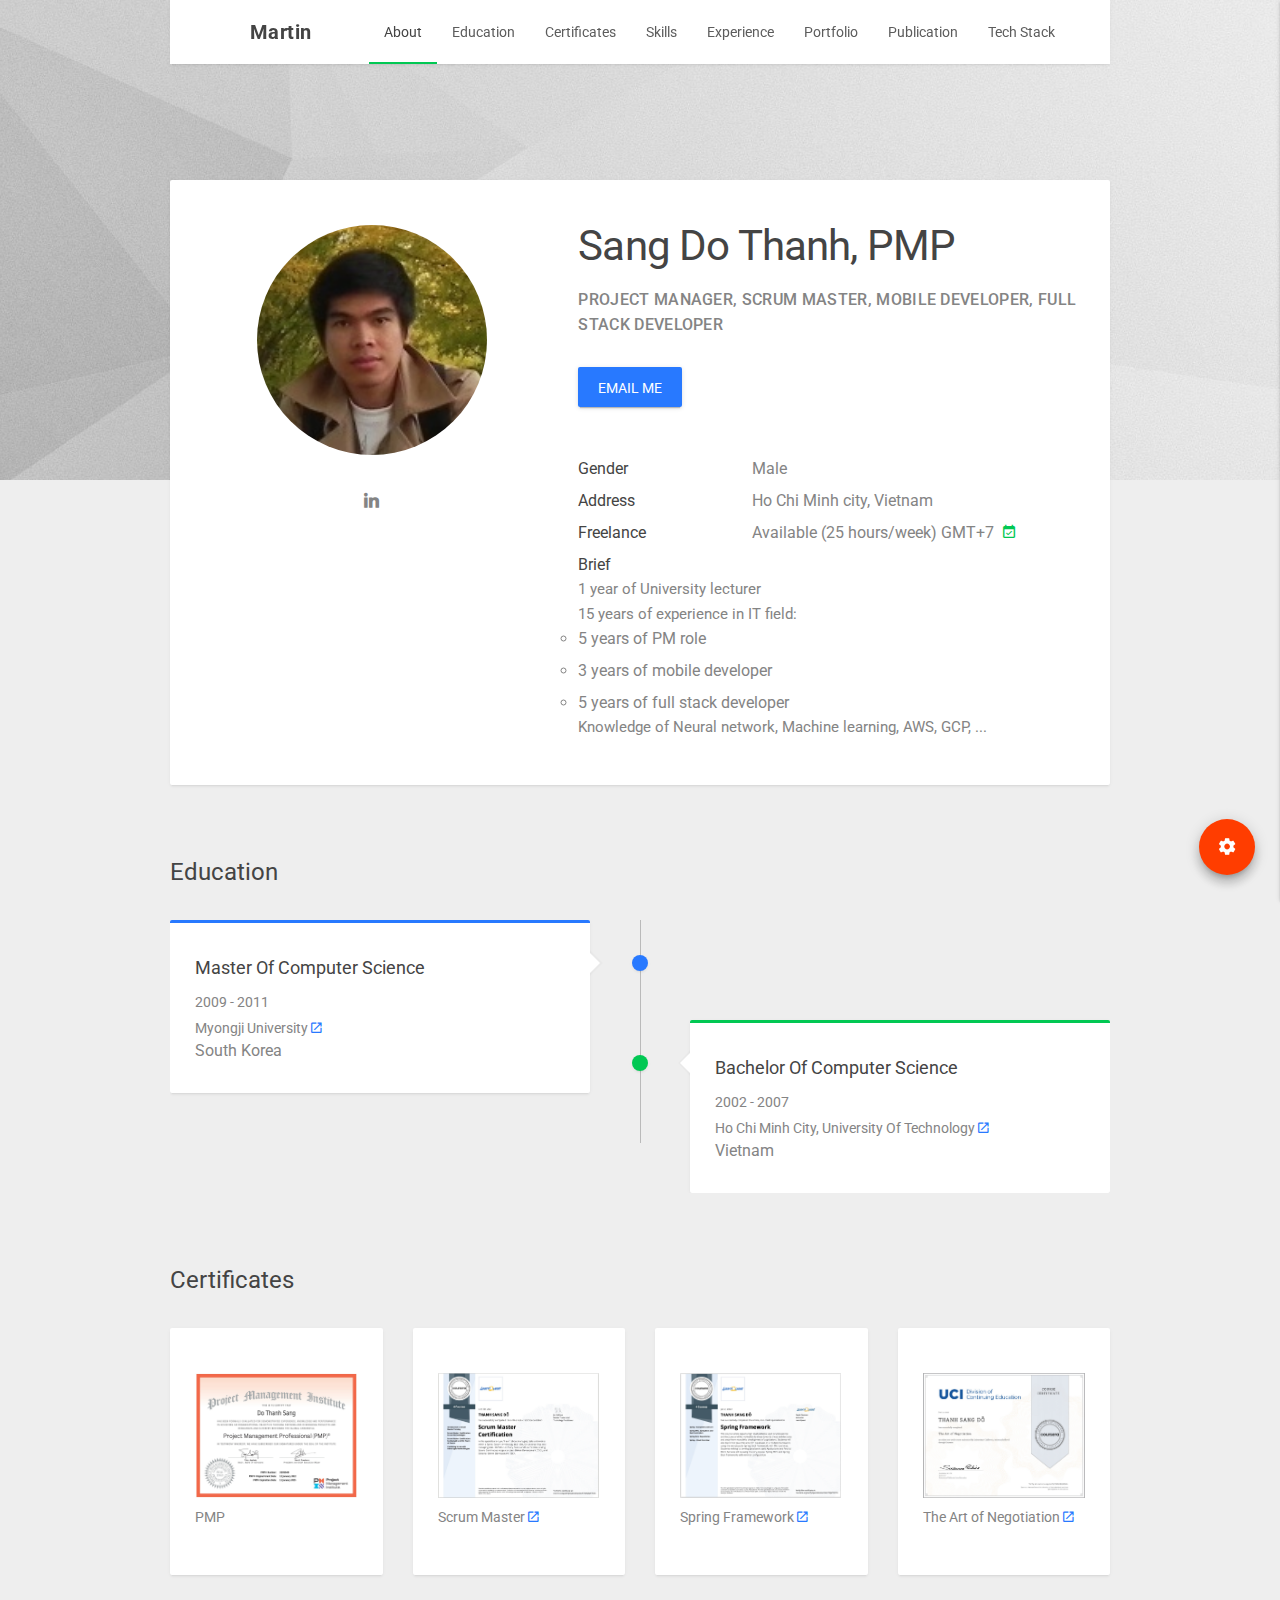
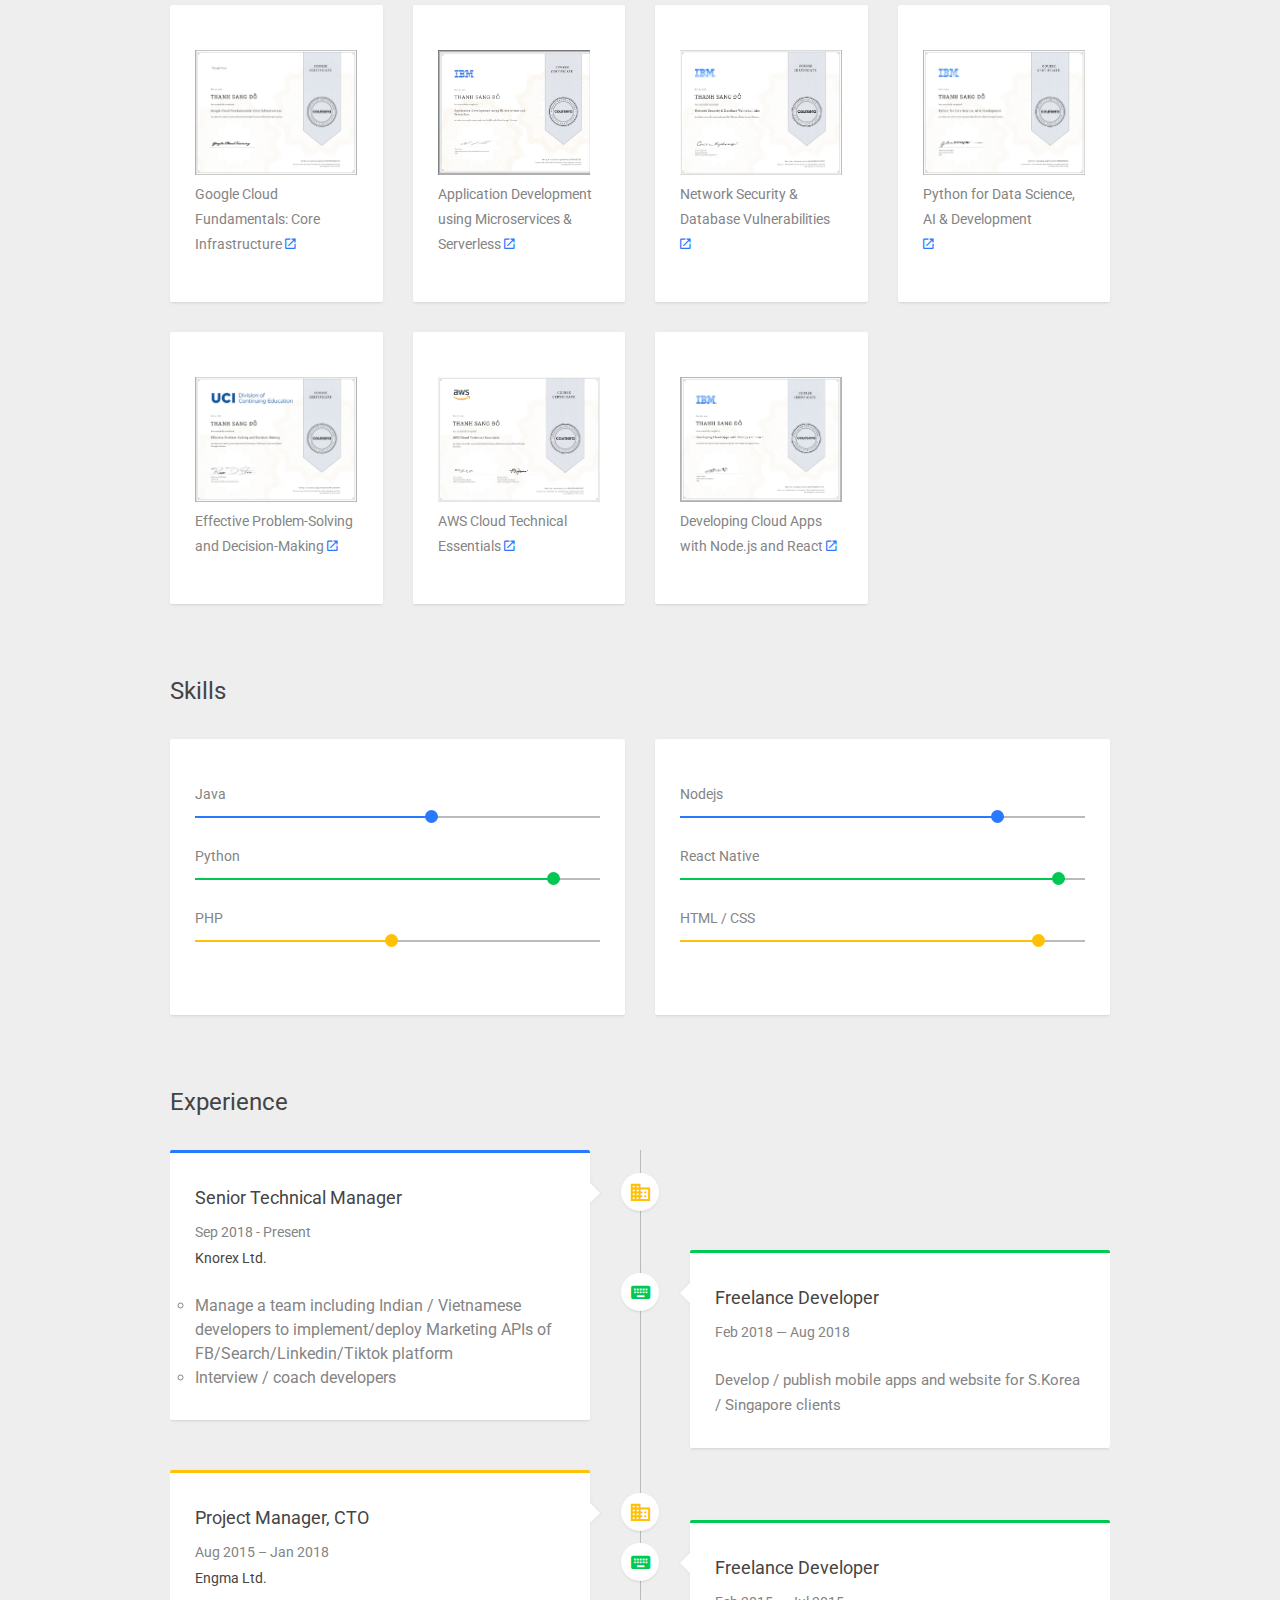
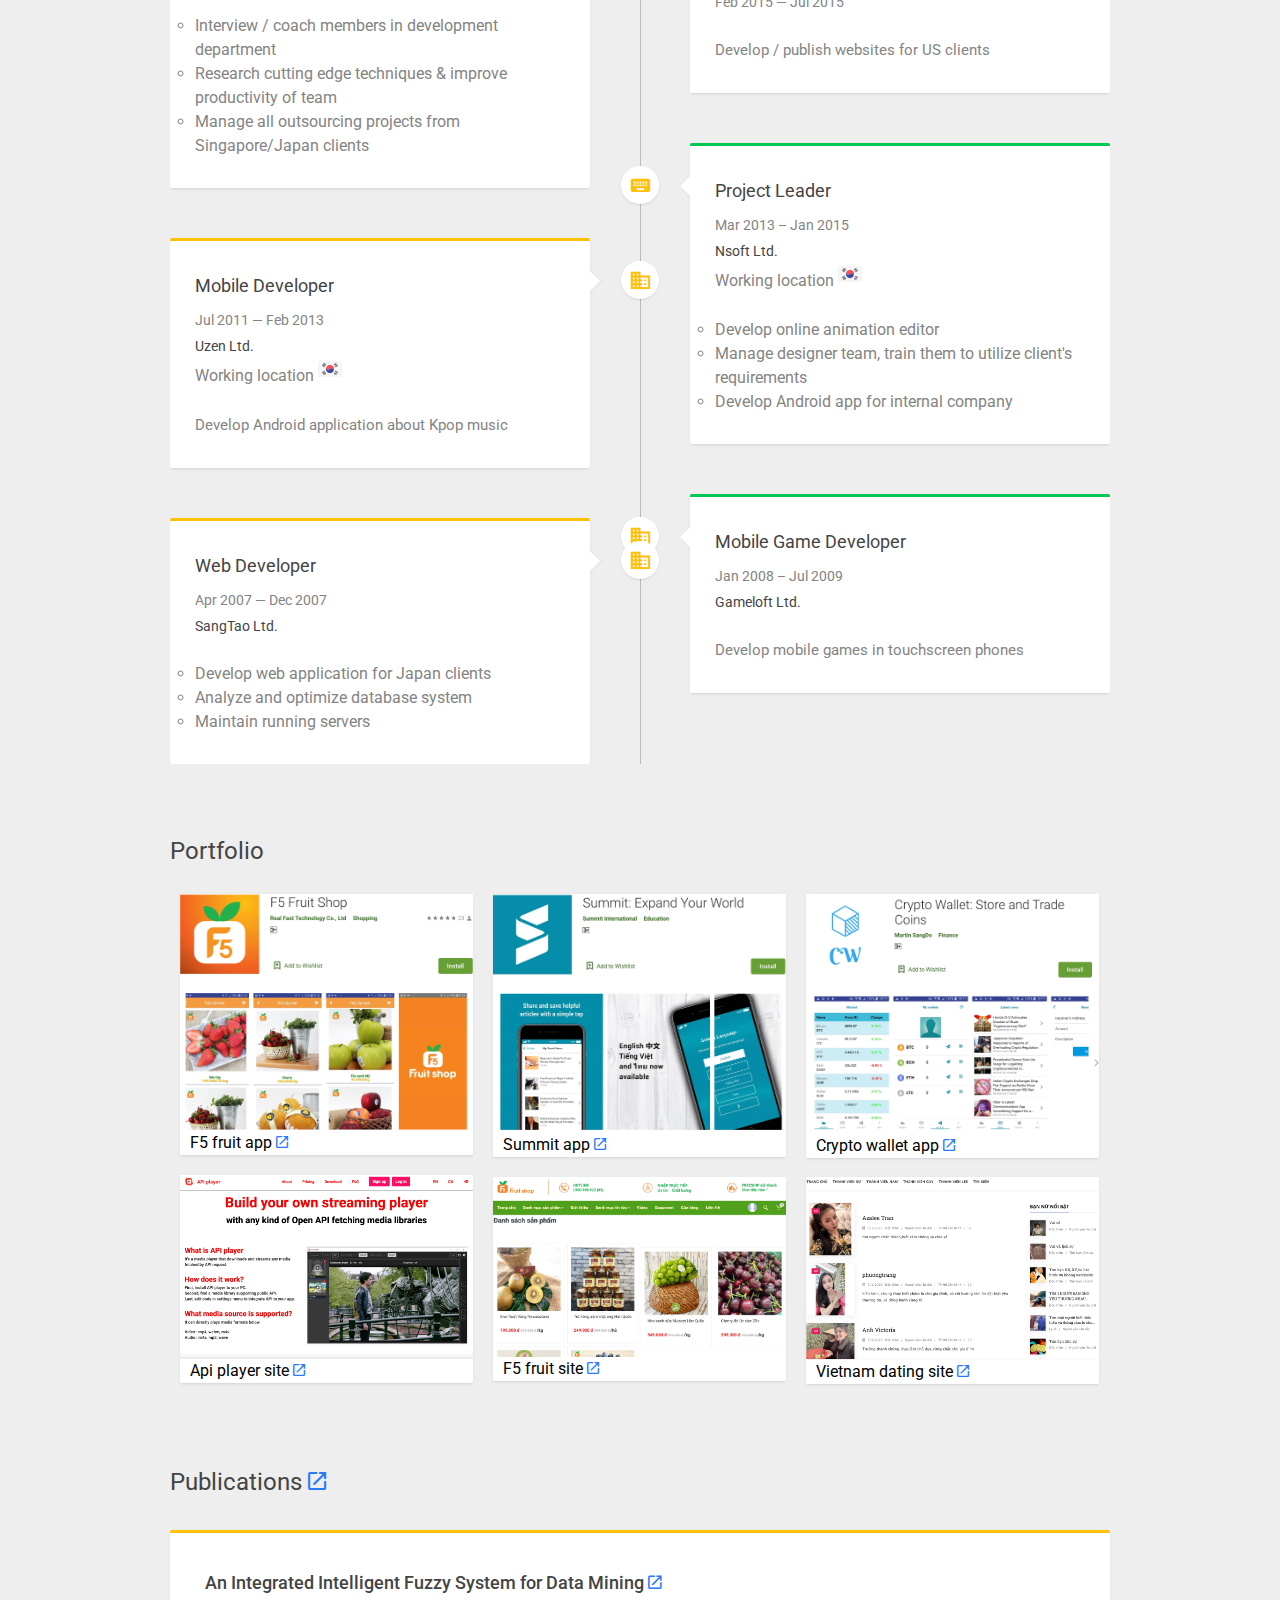
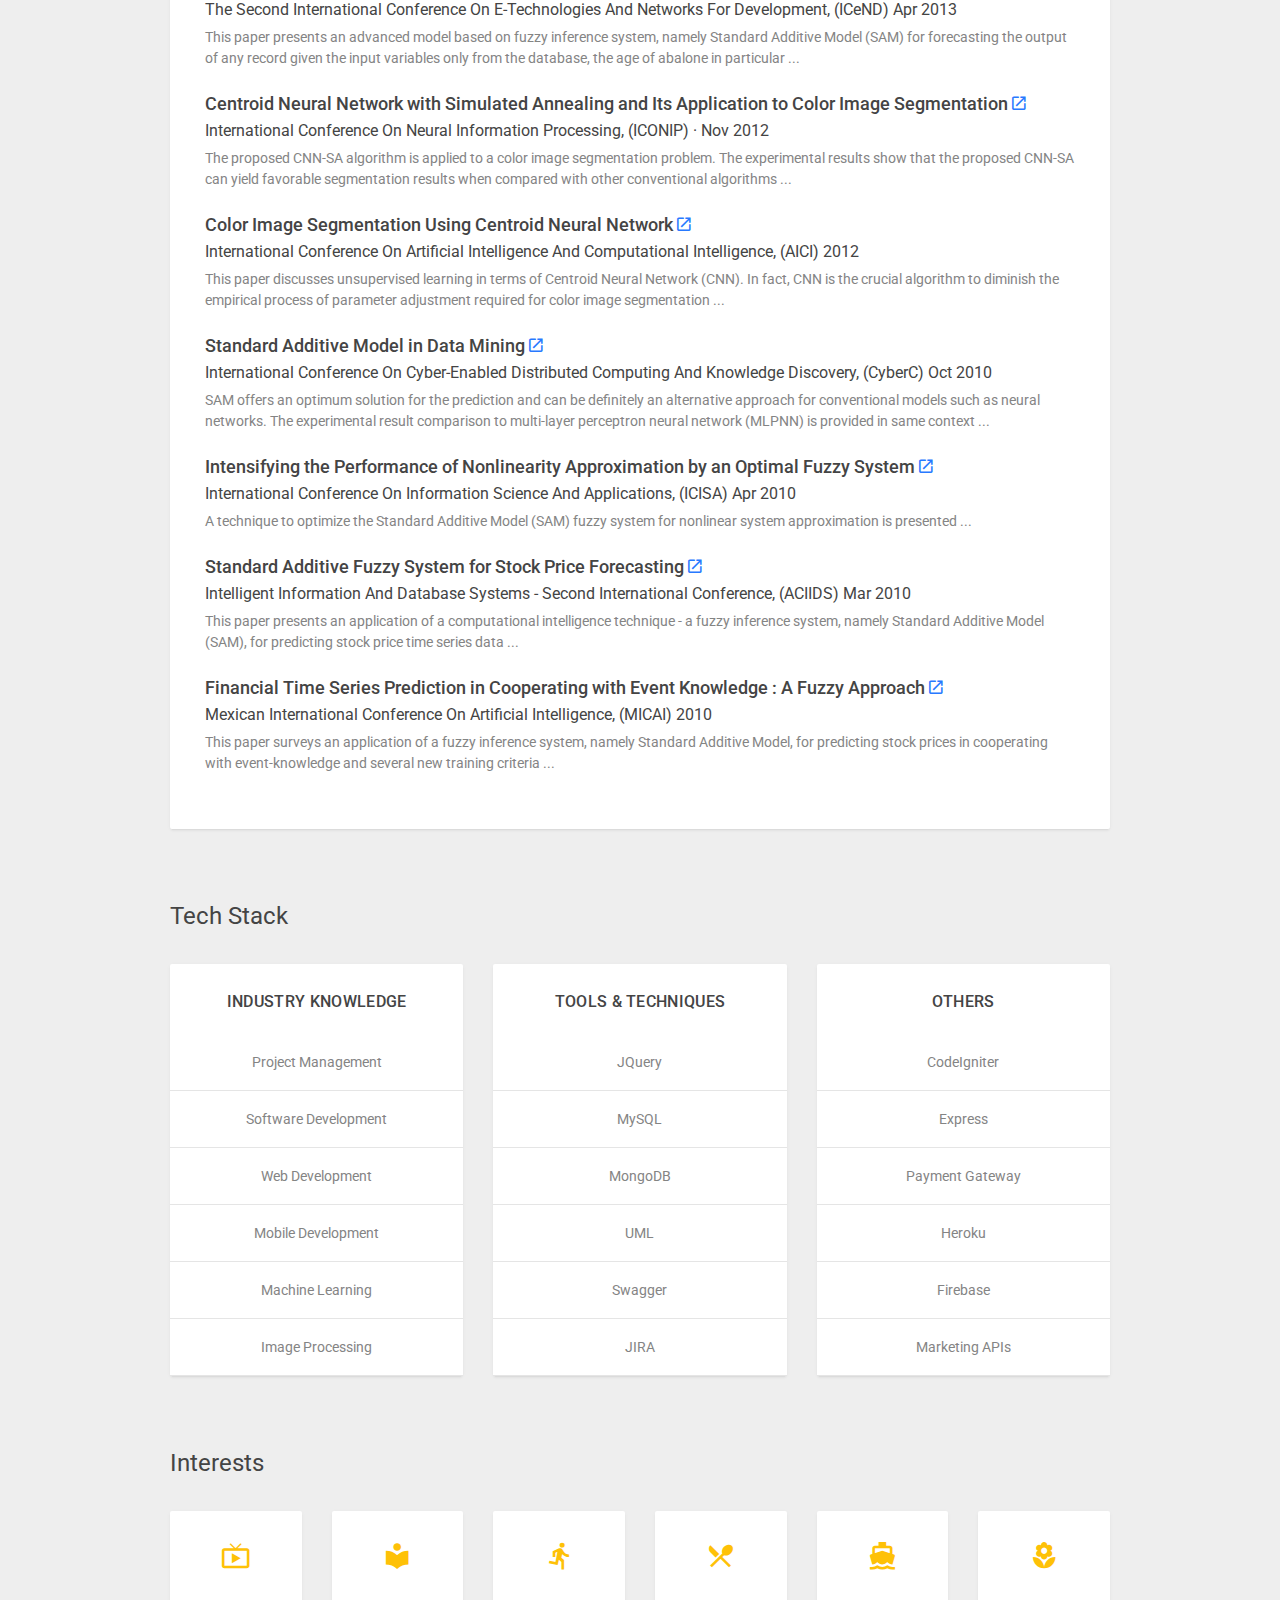
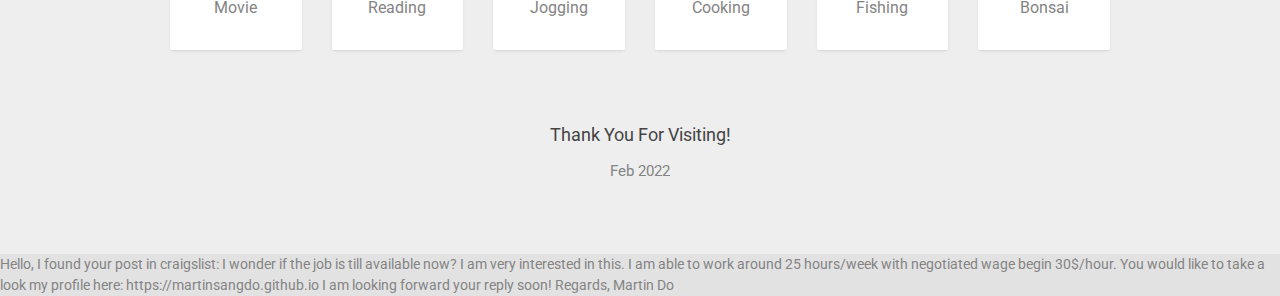
==== index.html @ 76fb3260 "- added PMP file" ====
<!DOCTYPE html>
<html lang="en" class="no-js mdl-js"><head>
		<meta name="viewport" content="width=device-width, initial-scale=1.0, maximum-scale=1.0, user-scalable=no"/>
		<title>Martin Sang Do Resume</title>
		<meta name="description" content="Martin Sang Do Resume"/>
		<meta name="keywords" content="Martin Sang Do Resume"/>
		<meta name="author" content="Martin Sang Do Resume"/>
		<link rel="icon" type="image/png" sizes="16x16" href="./img/favicon.ico"/>
		<!--CSS-->
		<link rel="stylesheet" type="text/css" href="./files/style.css"/>
	<link rel="stylesheet" type="text/css" href="./files/custom.css"/>
</head>

	<body id="body" data-ng-app="contactApp" class="ng-scope">

		<!--Preloader-->
		<div class="preloader-it" style="display: none;">
			<div class="mdl-spinner mdl-js-spinner is-active is-upgraded" data-upgraded=",MaterialSpinner"><div class="mdl-spinner__layer mdl-spinner__layer-1"><div class="mdl-spinner__circle-clipper mdl-spinner__left"><div class="mdl-spinner__circle"></div></div><div class="mdl-spinner__gap-patch"><div class="mdl-spinner__circle"></div></div><div class="mdl-spinner__circle-clipper mdl-spinner__right"><div class="mdl-spinner__circle"></div></div></div><div class="mdl-spinner__layer mdl-spinner__layer-2"><div class="mdl-spinner__circle-clipper mdl-spinner__left"><div class="mdl-spinner__circle"></div></div><div class="mdl-spinner__gap-patch"><div class="mdl-spinner__circle"></div></div><div class="mdl-spinner__circle-clipper mdl-spinner__right"><div class="mdl-spinner__circle"></div></div></div><div class="mdl-spinner__layer mdl-spinner__layer-3"><div class="mdl-spinner__circle-clipper mdl-spinner__left"><div class="mdl-spinner__circle"></div></div><div class="mdl-spinner__gap-patch"><div class="mdl-spinner__circle"></div></div><div class="mdl-spinner__circle-clipper mdl-spinner__right"><div class="mdl-spinner__circle"></div></div></div><div class="mdl-spinner__layer mdl-spinner__layer-4"><div class="mdl-spinner__circle-clipper mdl-spinner__left"><div class="mdl-spinner__circle"></div></div><div class="mdl-spinner__gap-patch"><div class="mdl-spinner__circle"></div></div><div class="mdl-spinner__circle-clipper mdl-spinner__right"><div class="mdl-spinner__circle"></div></div></div></div>
		</div>
		<!--/Preloader-->

		<!--Main Wrapper-->
		<div class="main-wrapper">

			<!--Bg Image-->
			<div class="bg-struct bg-img"></div>
			<!--/Bg Image-->

			<div class="mdl-layout__container"><div class="mdl-js-layout mdl-layout--fixed-header has-drawer is-upgraded" data-upgraded=",MaterialLayout">

				<!--Top Header-->
				<header class="mdl-layout__header is-casting-shadow">
					<div class="mdl-layout__header-row mdl-scroll-spy-1">
						<!-- Title -->
						<a href="./"><span class="mdl-layout-title">Martin</span></a>
						<div class="mdl-layout-spacer"></div>
						<ul class="nav mdl-navigation mdl-layout--large-screen-only">
							<li class="active"><a class="mdl-navigation__link" data-scroll="" href="#body">about</a></li>
							<li class=""><a class="mdl-navigation__link" data-scroll="" href="#education_sec">education</a></li>
							<li class=""><a class="mdl-navigation__link" data-scroll="" href="#profile_sec">Certificates</a></li>
							<li class=""><a class="mdl-navigation__link" data-scroll="" href="#skills_sec">skills</a></li>
							<li class=""><a class="mdl-navigation__link" data-scroll="" href="#experience_sec">experience</a></li>
							<li class=""><a class="mdl-navigation__link" data-scroll="" href="#portfolio_sec">portfolio</a></li>
							<li class=""><a class="mdl-navigation__link" data-scroll="" href="#references_sec">publication</a></li>
							<li class=""><a class="mdl-navigation__link" data-scroll="" href="#tech_stack_sec">Tech stack</a></li>
						</ul>
					</div>
				</header>
				<!--/Top Header-->

				<!--Setting-->
				<div class="mdl-layout__drawer-right settings-drawer">
					<div class="slimScrollDiv" style="position: relative; overflow: hidden; width: auto; height: 100%;"><div class="nicescroll-bar" style="overflow: hidden; width: auto; height: 100%;">
						<span class="mdl-layout-title bg-blue font-white">
							<span>options</span>
						</span>
						<div class="layout-switcher-wrap overflow-hide border-bottom-sep">
							<ul>
								<li><span class="layout-title">box layout</span>
									<span class="layout-switcher">
										<label class="mdl-switch mdl-js-switch mdl-js-ripple-effect mdl-js-ripple-effect--ignore-events is-upgraded" data-mdl-for="switch-1" data-upgraded=",MaterialSwitch,MaterialRipple">
										  <input type="checkbox" id="switch-1" class="mdl-switch__input">
										  <span class="mdl-switch__label"></span>
										<div class="mdl-switch__track"></div><div class="mdl-switch__thumb"><span class="mdl-switch__focus-helper"></span></div><span class="mdl-switch__ripple-container mdl-js-ripple-effect mdl-ripple--center" data-upgraded=",MaterialRipple"><span class="mdl-ripple"></span></span></label>
									</span>
								</li>
								<li>
									<span class="layout-title">dark mode</span>
									<span class="layout-switcher">
										<label class="mdl-switch mdl-js-switch mdl-js-ripple-effect mdl-js-ripple-effect--ignore-events is-upgraded" data-mdl-for="switch-2" data-upgraded=",MaterialSwitch,MaterialRipple">
										  <input type="checkbox" id="switch-2" class="mdl-switch__input">
										  <span class="mdl-switch__label"></span>
										<div class="mdl-switch__track"></div><div class="mdl-switch__thumb"><span class="mdl-switch__focus-helper"></span></div><span class="mdl-switch__ripple-container mdl-js-ripple-effect mdl-ripple--center" data-upgraded=",MaterialRipple"><span class="mdl-ripple"></span></span></label>
									</span>
								</li>
								<li>
									<span class="layout-title">header full width</span>
									<span class="layout-switcher">
										<label class="mdl-switch mdl-js-switch mdl-js-ripple-effect mdl-js-ripple-effect--ignore-events is-upgraded" data-mdl-for="switch-3" data-upgraded=",MaterialSwitch,MaterialRipple">
										  <input type="checkbox" id="switch-3" class="mdl-switch__input">
										  <span class="mdl-switch__label"></span>
										<div class="mdl-switch__track"></div><div class="mdl-switch__thumb"><span class="mdl-switch__focus-helper"></span></div><span class="mdl-switch__ripple-container mdl-js-ripple-effect mdl-ripple--center" data-upgraded=",MaterialRipple"><span class="mdl-ripple"></span></span></label>
									</span>
								</li>
							</ul>
						</div>
						<div class="hero-switcher-wrap overflow-hide">
							<span class="hero-switcher-title">Hero background</span>
							<div class="mb-20">
								<span class="hero-switcher-cat-title">image bg</span>
								<ul>
									<li id="imbg_1"></li>
									<li id="imbg_2"></li>
									<li id="imbg_3"></li>
									<li id="imbg_4"></li>
								</ul>
							</div>
							<div class="mb-20">
								<span class="hero-switcher-cat-title">pattern bg</span>
								<ul>
									<li id="pattrnbg_1"></li>
									<li id="pattrnbg_2"></li>
									<li id="pattrnbg_3"></li>
									<li id="pattrnbg_4"></li>
								</ul>
							</div>
							<div class="mb-20">
								<span class="hero-switcher-cat-title">abstract bg</span>
								<ul>
									<li id="abstctbg_1"></li>
									<li id="abstctbg_2"></li>
									<li id="abstctbg_3"></li>
									<li id="abstctbg_4"></li>
								</ul>
							</div>
							<div class="mb-20">
								<span class="hero-switcher-cat-title">color bg</span>
								<ul>
									<li id="colorbg_1"></li>
									<li id="colorbg_2"></li>
									<li id="colorbg_3"></li>
									<li id="colorbg_4"></li>
								</ul>
							</div>
							<div class="mt-10 mb-30">
								<a id="reset" class="mdl-button mdl-js-button mdl-button--raised mdl-js-ripple-effect  font-dark margin-lr-auto" href="#" data-upgraded=",MaterialButton,MaterialRipple">reset<span class="mdl-button__ripple-container"><span class="mdl-ripple"></span></span></a>
							</div>
						</div>
					</div><div class="slimScrollBar" style="background: rgb(1, 200, 83); width: 5px; position: absolute; top: 0px; opacity: 1; display: block; border-radius: 7px; z-index: 99; right: 1px; height: 657.398px;"></div><div class="slimScrollRail" style="width: 5px; height: 100%; position: absolute; top: 0px; display: none; border-radius: 7px; background: rgb(51, 51, 51); opacity: 0.2; z-index: 90; right: 1px;"></div></div>
				</div>
				<!--/Setting-->

				<!--Main Content-->
				<div class="main-content relative">
					<div class="container">

						<!--About Sec-->
						<section class="about-sec mt-180 mt-sm-120  mb-30">
							<div class="row">
								<div class="col-lg-12">
									<div class="mdl-card mdl-shadow--2dp">
										<div class="row">
											<div class="col-md-5 col-xs-12 mb-30">
												<div class="candidate-img mb-35"></div>
												<ul class="social-icons">
													<li>
														<a class="linkedin-link" href="https://www.linkedin.com/in/dtsang012" target="_blank" title="LinkedIn profile">
															<i id="tt3" class="zmdi zmdi-linkedin" tabindex="0"></i>
															<div class="mdl-tooltip" data-mdl-for="tt3" data-upgraded=",MaterialTooltip">
																linkedin
															</div>
														</a>
													</li>
												</ul>
											</div>
											<div class="col-md-7 col-xs-12">
												<div class="info-wrap">
													<h1>Sang Do Thanh, PMP</h1>
													<h5 class="mt-20 font-grey">Project manager, Scrum master, Mobile developer, Full stack developer</h5>
													<div class="mt-30">
														<!-- <a id="download_cv" class="mdl-button mdl-js-button mdl-button--raised mdl-js-ripple-effect  bg-green font-white mr-10" href="#" data-upgraded=",MaterialButton,MaterialRipple">download cv<span class="mdl-button__ripple-container"><span class="mdl-ripple"></span></span></a> -->
														<a class="mdl-button mdl-js-button mdl-button--raised mdl-js-ripple-effect bg-blue font-white" href="mailto:martin.sangdo@gmail.com">email me<span class="mdl-button__ripple-container"><span class="mdl-ripple"></span></span></a>
													</div>
												</div>
												<ul class="profile-wrap mt-50">
													<li>
														<div class="profile-title">Gender</div>
														<div class="profile-desc">Male</div>
													</li>
													<li>
														<div class="profile-title">address</div>
														<div class="profile-desc">
															Ho Chi Minh city, Vietnam
														</div>
													</li>
													<li>
														<div class="profile-title">freelance</div>
														<div class="profile-desc relative">Available (25 hours/week) GMT+7
															<i id="datepickopn" class="zmdi zmdi-calendar-check font-green pl-5"></i>
														</div>
													</li>
													<li>
														<div class="profile-title">Brief</div>
														<div class="profile-desc">
															<p>1 year of University lecturer</p>
															<p>15 years of experience in IT field:</p>
															<ul style="list-style-type:circle">
																<li>5 years of PM role</li>
																<li>3 years of mobile developer</li>
																<li>5 years of full stack developer</li>
															</ul>
															<p>Knowledge of Neural network, Machine learning, AWS, GCP, ...</p>
														</div>
													</li>
												</ul>
											</div>
										</div>
									</div>
								</div>
							</div>
						</section>
						<!--/About Sec-->

            <!--Education Sec-->
						<section id="education_sec" class="education-sec sec-pad-top-sm">
							<h2 class="mb-30">education</h2>
							<div class="timeline-wrap overflow-hide mb-30">
								<ul class="timeline">
									<li>
										<div class="timeline-badge bg-blue no-icon"></div>
										<div class="timeline-panel mdl-card mdl-shadow--2dp pt-30 pb-30 border-top-blue">
											<div class="timeline-heading">
												<h4 class="mb-10">Master of computer science</h4>
												<span class="duration mb-5">2009 - 2011</span>
												<span class="institution"><a href="https://www.mju.ac.kr/us/index.do" target="_blank">Myongji university <i class="zmdi zmdi-open-in-new font-blue"></i></a></span>
                        						<span class="">South Korea</span>
											</div>
										</div>
									</li>

									<li class="timeline-inverted">
										<div class="timeline-badge bg-green no-icon"></div>
										<div class="timeline-panel mdl-card mdl-shadow--2dp  pt-30 pb-30 border-top-green">
											<div class="timeline-heading">
												<h4 class="mb-10">Bachelor of computer science</h4>
												<span class="duration mb-5">2002 - 2007</span>
												<span class="institution"><a href="https://www.hcmut.edu.vn/en" target="_blank">Ho Chi Minh city, University of Technology <i class="zmdi zmdi-open-in-new font-blue"></i></a></span>
                        						<span>Vietnam</span>
											</div>
										</div>
									</li>
									<li class="clearfix no-float"></li>
								</ul>
							</div>
						</section>
						<!--/Education Sec-->

            <!--Profile Sec-->
						<section id="profile_sec" class="profile-sec sec-pad-top-sm">
							<h2 class="mb-30">certificates</h2>
							<!--
							<div class="row">
								<div class="col-md-3 col-sm-6 col-xs-12 mb-30">
									<div class="mdl-card mdl-shadow--2dp">
										<img src="./img/cert/serverless.jpg" class="my_cert_img"/>
										<p>Project Management Professional (PMP)</p>

									</div>
								</div>
								<div class="col-md-3 col-sm-6 col-xs-12 mb-30">
									<div class="mdl-card mdl-shadow--2dp">
										<img src="./img/cert/serverless.jpg" class="my_cert_img"/>
										<p>Professional Scrum Master (PSM I)</p>
									</div>
								</div>
								<div class="col-md-3 col-sm-6 col-xs-12 mb-30">
									<div class="mdl-card mdl-shadow--2dp">
										<img src="./img/cert/serverless.jpg" class="my_cert_img"/>
										<p>AWS Solution Architect - Association</p>

									</div>
								</div>
								<div class="col-md-3 col-sm-6 col-xs-12 mb-30">
									<div class="mdl-card mdl-shadow--2dp">
										<img src="./img/cert/serverless.jpg" class="my_cert_img"/>
										<p>IBM Data Science</p><br/>
									</div>
								</div>
							</div>
							-->
							<div class="row">
								<div class="col-md-3 col-sm-6 col-xs-12 mb-30">
									<div class="mdl-card mdl-shadow--2dp">
										<img src="./img/cert/pmp.jpg" class="my_cert_img"/>
										<p>PMP</p>
									</div>
								</div>
								<div class="col-md-3 col-sm-6 col-xs-12 mb-30">
									<div class="mdl-card mdl-shadow--2dp">
										<img src="./img/cert/scrum.jpg" class="my_cert_img"/>
										<p><a href="https://www.coursera.org/account/accomplishments/specialization/certificate/676MQDJY763G" target="_blank">Scrum Master <i class="zmdi zmdi-open-in-new font-blue"></i></a></p>
									</div>
								</div>
								<div class="col-md-3 col-sm-6 col-xs-12 mb-30">
									<div class="mdl-card mdl-shadow--2dp">
										<img src="./img/cert/spring.jpg" class="my_cert_img"/>
										<p><a href="https://www.coursera.org/account/accomplishments/specialization/certificate/55UTNJ6TDKTN" target="_blank">Spring Framework <i class="zmdi zmdi-open-in-new font-blue"></i></a></p>
									</div>
								</div>
								<div class="col-md-3 col-sm-6 col-xs-12 mb-30">
									<div class="mdl-card mdl-shadow--2dp">
										<img src="./img/cert/nego.jpg" class="my_cert_img"/>
										<p><a href="https://www.coursera.org/account/accomplishments/certificate/V5KUBVJ5K4ZL" target="_blank">The Art of Negotiation <i class="zmdi zmdi-open-in-new font-blue"></i></a></p>
									</div>
								</div>
							</div>
							<div class="row">
								<div class="col-md-3 col-sm-6 col-xs-12 mb-30">
									<div class="mdl-card mdl-shadow--2dp">
										<img src="./img/cert/gg_cloud.jpg" class="my_cert_img"/>
										<p><a href="https://www.coursera.org/account/accomplishments/certificate/HVKVKJ3Q7JCR" target="_blank">Google Cloud Fundamentals: Core Infrastructure <i class="zmdi zmdi-open-in-new font-blue"></i></a></p>
									</div>
								</div>
								<div class="col-md-3 col-sm-6 col-xs-12 mb-30">
									<div class="mdl-card mdl-shadow--2dp">
										<img src="./img/cert/serverless.jpg" class="my_cert_img"/>
										<p><a href="https://www.coursera.org/account/accomplishments/certificate/52KTM888Z2EE" target="_blank">Application Development using Microservices & Serverless <i class="zmdi zmdi-open-in-new font-blue"></i></a></p>
									</div>
								</div>
								<div class="col-md-3 col-sm-6 col-xs-12 mb-30">
									<div class="mdl-card mdl-shadow--2dp">
										<img src="./img/cert/ibm_network.jpg" class="my_cert_img"/>
										<p><a href="https://www.coursera.org/account/accomplishments/certificate/GBR6JU5YGCRF" target="_blank">Network Security & Database Vulnerabilities <i class="zmdi zmdi-open-in-new font-blue"></i></a></p>
									</div>
								</div>
								<div class="col-md-3 col-sm-6 col-xs-12 mb-30">
									<div class="mdl-card mdl-shadow--2dp">
										<img src="./img/cert/python.jpg" class="my_cert_img"/>
										<p><a href="https://www.coursera.org/account/accomplishments/certificate/5TU8FZJAM58Q" target="_blank">Python for Data Science, AI & Development <br/><i class="zmdi zmdi-open-in-new font-blue"></i></a></p>
									</div>
								</div>
							</div>
							<div class="row">
								<div class="col-md-3 col-sm-6 col-xs-12 mb-30">
									<div class="mdl-card mdl-shadow--2dp">
										<img src="./img/cert/effect.jpg" class="my_cert_img"/>
										<p><a href="https://www.coursera.org/account/accomplishments/certificate/D6D6HG2EV3W9" target="_blank">Effective Problem-Solving and Decision-Making <i class="zmdi zmdi-open-in-new font-blue"></i></a></p>
									</div>
								</div>
								<div class="col-md-3 col-sm-6 col-xs-12 mb-30">
									<div class="mdl-card mdl-shadow--2dp">
										<img src="./img/cert/aws_cloud.jpg" class="my_cert_img"/>
										<p><a href="https://www.coursera.org/account/accomplishments/certificate/Y569A4YJJQLE" target="_blank">AWS Cloud Technical Essentials <i class="zmdi zmdi-open-in-new font-blue"></i></a></p>
									</div>
								</div>
								<div class="col-md-3 col-sm-6 col-xs-12 mb-30">
									<div class="mdl-card mdl-shadow--2dp">
										<img src="./img/cert/nodejs.jpg" class="my_cert_img"/>
										<p><a href="https://www.coursera.org/account/accomplishments/certificate/P7WVJPP3S7CK" target="_blank">Developing Cloud Apps with Node.js and React <i class="zmdi zmdi-open-in-new font-blue"></i></a></p>
									</div>
								</div>
							</div>
						</section>
						<!--/Profile Sec-->

						<div id="enlarge_cert_container" class="enlarge_cert_container">
							<img src=""/>
						</div>


						<!--Skills Sec-->
						<section id="skills_sec" class="skills-sec sec-pad-top-sm">
							<div class="row">
								<div class="col-sm-6 mb-30">
									<h2 class="mb-30">skills</h2>
									<div class="mdl-card mdl-shadow--2dp">
										<div class="mb-30">
											<span class="progress-cat">Java</span>
											<div class="progress-bar-graph">
												<div class="progress-bar-wrap">
													<div class="bar-wrap blue-bar">
														<span data-width="80" style="width: 60%;"></span>
													</div>
												</div>
											</div>
										</div>
										<div class="mb-30">
											<span class="progress-cat">Python</span>
											<div class="progress-bar-graph">
												<div class="progress-bar-wrap">
													<div class="bar-wrap green-bar">
														<span data-width="60" style="width: 90%;"></span>
													</div>
												</div>
											</div>
										</div>
										<div class="mb-30">
											<span class="progress-cat">PHP</span>
											<div class="progress-bar-graph">
												<div class="progress-bar-wrap">
													<div class="bar-wrap yellow-bar">
														<span data-width="80" style="width: 50%;"></span>
													</div>
												</div>
											</div>
										</div>
									</div>
								</div>
								<div class="col-sm-6 mb-30">
									<h2 class="mb-30">&nbsp;</h2>
										<div class="mdl-card mdl-shadow--2dp">
										<div class="mb-30">
											<span class="progress-cat">Nodejs</span>
											<div class="progress-bar-graph">
												<div class="progress-bar-wrap">
													<div class="bar-wrap blue-bar">
														<span data-width="80" style="width: 80%;"></span>
													</div>
												</div>
											</div>
										</div>
										<div class="mb-30">
											<span class="progress-cat">React Native</span>
											<div class="progress-bar-graph">
												<div class="progress-bar-wrap">
													<div class="bar-wrap green-bar">
														<span data-width="60" style="width: 95%;"></span>
													</div>
												</div>
											</div>
										</div>
										<div class="mb-30">
											<span class="progress-cat">HTML / CSS</span>
											<div class="progress-bar-graph">
												<div class="progress-bar-wrap">
													<div class="bar-wrap yellow-bar">
														<span data-width="90" style="width: 90%;"></span>
													</div>
												</div>
											</div>
										</div>
									</div>
								</div>
							</div>
						</section>
						<!--/Skills Sec-->

						<!--Experience Sec-->
						<section id="experience_sec" class="experience-sec sec-pad-top-sm">
							<h2 class="mb-30">experience</h2>
							<div class="timeline-wrap  overflow-hide mb-30">
								<ul class="timeline">
									<li>
										<div class="timeline-badge">
											<i class="zmdi zmdi-city-alt font-yellow"></i>
										</div>
										<div class="timeline-panel mdl-card mdl-shadow--2dp pt-30 pb-30 border-top-blue">
											<div class="timeline-heading">
												<h4 class="mb-10">Senior Technical Manager</h4>
												<span class="duration mb-5">Sep 2018 - Present</span>
												<span class="institution">Knorex Ltd.</span>
											</div>
											<div class="timeline-body">
												<p class="mt-25">
													<ul style="list-style-type:circle">
														<li>Manage a team including Indian / Vietnamese developers to implement/deploy Marketing APIs of FB/Search/Linkedin/Tiktok platform</li>
														<li>Interview / coach developers</li>
													</ul>
												</p>
											</div>
										</div>
									</li>

									<li class="timeline-inverted">
										<div class="timeline-badge">
											<i class="zmdi zmdi-keyboard font-green"></i>
										</div>
										<div class="timeline-panel mdl-card mdl-shadow--2dp  pt-30 pb-30 border-top-green">
											<div class="timeline-heading">
												<h4 class="mb-10">Freelance developer</h4>
												<span class="duration mb-5">Feb 2018 — Aug 2018</span>
											</div>
											<div class="timeline-body">
												<p class="mt-25">
													Develop / publish mobile apps and website for S.Korea / Singapore clients
												</p>
											</div>
										</div>
									</li>

									<li>
										<div class="timeline-badge">
											<i class="zmdi zmdi-city-alt font-yellow"></i>
										</div>
										<div class="timeline-panel mdl-card mdl-shadow--2dp pt-30 pb-30 border-top-yellow">
											<div class="timeline-heading">
												<h4 class="mb-10">Project Manager, CTO</h4>
												<span class="duration mb-5">Aug 2015 – Jan 2018</span>
												<span class="institution">Engma Ltd.</span>
											</div>
											<div class="timeline-body">
												<p class="mt-25">
													<ul style="list-style-type:circle">
														<li>Interview / coach members in development department</li>
														<li>Research cutting edge techniques & improve productivity of team</li>
														<li>Manage all outsourcing projects from Singapore/Japan clients</li>
													</ul>
												</p>
											</div>
										</div>
									</li>

									<li class="timeline-inverted">
										<div class="timeline-badge">
											<i class="zmdi zmdi-keyboard font-green"></i>
										</div>
										<div class="timeline-panel mdl-card mdl-shadow--2dp  pt-30 pb-30 border-top-green">
											<div class="timeline-heading">
												<h4 class="mb-10">Freelance developer</h4>
												<span class="duration mb-5">Feb 2015 — Jul 2015</span>
											</div>
											<div class="timeline-body">
												<p class="mt-25">Develop / publish websites for US clients</p>
											</div>
										</div>
									</li>

									<li class="timeline-inverted">
										<div class="timeline-badge">
											<i class="zmdi zmdi-keyboard font-yellow"></i>
										</div>
										<div class="timeline-panel mdl-card mdl-shadow--2dp  pt-30 pb-30 border-top-green">
											<div class="timeline-heading">
												<h4 class="mb-10">Project Leader</h4>
												<span class="duration mb-5">Mar 2013 – Jan 2015</span>
												<span class="institution">Nsoft Ltd.</span>
												<span>Working location <img src="./img/south-korea.png"/></span>
											</div>
											<div class="timeline-body">
												<p class="mt-25"><ul style="list-style-type:circle">
												<li>Develop online animation editor</li>
												<li>Manage designer team, train them to utilize client's requirements</li>
												<li>Develop Android app for internal company</li>
											</ul></p>
											</div>
										</div>
									</li>

									<li>
										<div class="timeline-badge">
											<i class="zmdi zmdi-city-alt font-yellow"></i>
										</div>
										<div class="timeline-panel mdl-card mdl-shadow--2dp pt-30 pb-30 border-top-yellow">
											<div class="timeline-heading">
												<h4 class="mb-10">Mobile developer</h4>
												<span class="duration mb-5">Jul 2011 — Feb 2013</span>
												<span class="institution">Uzen Ltd.</span>
												<span>Working location <img src="./img/south-korea.png"/></span>
											</div>
											<div class="timeline-body">
												<p class="mt-25">Develop Android application about Kpop music</p>
											</div>
										</div>
									</li>

									<li class="timeline-inverted">
										<div class="timeline-badge">
											<i class="zmdi zmdi-city-alt font-yellow"></i>
										</div>
										<div class="timeline-panel mdl-card mdl-shadow--2dp  pt-30 pb-30 border-top-green">
											<div class="timeline-heading">
												<h4 class="mb-10">Mobile game developer</h4>
												<span class="duration mb-5">Jan 2008 – Jul 2009</span>
												<span class="institution">Gameloft Ltd.</span>
											</div>
											<div class="timeline-body">
												<p class="mt-25">
													Develop mobile games in touchscreen phones
												</p>
											</div>
										</div>
									</li>

									<li>
										<div class="timeline-badge">
											<i class="zmdi zmdi-city-alt font-yellow"></i>
										</div>
										<div class="timeline-panel mdl-card mdl-shadow--2dp pt-30 pb-30 border-top-yellow">
											<div class="timeline-heading">
												<h4 class="mb-10">Web developer</h4>
												<span class="duration mb-5">Apr 2007 — Dec 2007</span>
												<span class="institution">SangTao Ltd.</span>
											</div>
											<div class="timeline-body">
												<p class="mt-25"><ul style="list-style-type:circle">
												<li>Develop web application for Japan clients</li>
												<li>Analyze and optimize database system</li>
												<li>Maintain running servers</li>
											</ul></p>
											</div>
										</div>
									</li>

									<li class="clearfix no-float"></li>
								</ul>
							</div>
						</section>
						<!--/Experience Sec-->

            <!--Portfolio Sec-->
						<section id="portfolio_sec" class="portfolio-sec sec-pad-top-sm">
							<div class="mb-15">
								<h2 class="pull-left float-none-xs">portfolio</h2>
								<div class="clearfix"></div>
							</div>
							<div class="gallery-wrap mb-30">
								<div class="portfolio-wrap project-gallery" style="width: 940px;">
									<ul id="portfolio" class="portf auto-construct  project-gallery" data-col="3" style="position: relative; height: 517.062px;">
										<li class="item mdl-card mdl-shadow--2dp pa-0 branding" style="width: 293px; height: auto; margin: 10px; position: absolute; left: 0px; top: 0px;">
											<div class="light-img-wrap mdl-card__title pa-0">
												<img class="img-responsive" src="./img/f5_fruit.jpg"/>
											</div>
											<span class="mdl-card__actions f_black">
												F5 fruit app <a href="https://play.google.com/store/apps/details?id=com.f5fruit" target="_blank"><i class="zmdi zmdi-open-in-new font-blue"></i></a>
											</span>
										</li>
										<li class="item mdl-card mdl-shadow--2dp pa-0  photography" style="width: 293px; height: auto; margin: 10px; position: absolute; left: 313px; top: 0px;">
											<div class="light-img-wrap mdl-card__title pa-0">
												<img class="img-responsive" src="./img/summit.jpg"/>
											</div>
											<span class="mdl-card__actions f_black">
												Summit app <a href="https://play.google.com/store/apps/details?id=com.summitasia.app" target="_blank"><i class="zmdi zmdi-open-in-new font-blue"></i></a>
											</span>
										</li>
										<li class="item mdl-card mdl-shadow--2dp pa-0 design" style="width: 293px; height: auto; margin: 10px; position: absolute; left: 626px; top: 0px;">
											<div class="light-img-wrap mdl-card__title pa-0">
												<img class="img-responsive" src="./img/crypto.jpg"/>
											</div>
											<span class="mdl-card__actions f_black">
												Crypto wallet app <a href="https://play.google.com/store/apps/details?id=com.xufagroup.cryptowallet" target="_blank"><i class="zmdi zmdi-open-in-new font-blue"></i></a>
											</span>
										</li>
										<li class="item mdl-card mdl-shadow--2dp pa-0 design" style="width: 293px; height: auto; margin: 10px; position: absolute; left: 626px; top: 0px;">
											<div class="light-img-wrap mdl-card__title pa-0">
												<img class="img-responsive" src="./img/api_player.jpg"/>
											</div>
											<span class="mdl-card__actions f_black">
												Api player site <a href="https://apiplayer.app" target="_blank"><i class="zmdi zmdi-open-in-new font-blue"></i></a>
											</span>
										</li>
										<li class="item mdl-card mdl-shadow--2dp pa-0 design" style="width: 293px; height: auto; margin: 10px; position: absolute; left: 626px; top: 0px;">
											<div class="light-img-wrap mdl-card__title pa-0">
												<img class="img-responsive" src="./img/f5site.jpg"/>
											</div>
											<span class="mdl-card__actions f_black">
												F5 fruit site <a href="https://f5fruitshop.vn" target="_blank"><i class="zmdi zmdi-open-in-new font-blue"></i></a>
											</span>
										</li>
										<li class="item mdl-card mdl-shadow--2dp pa-0 design" style="width: 293px; height: auto; margin: 10px; position: absolute; left: 626px; top: 0px;">
											<div class="light-img-wrap mdl-card__title pa-0">
												<img class="img-responsive" src="./img/vn_dating.jpg" alt="Image description">
											</div>
											<span class="mdl-card__actions f_black">
												Vietnam dating site <a href="https://ketbanvietnam.herokuapp.com" target="_blank"><i class="zmdi zmdi-open-in-new font-blue"></i></a>
											</span>
										</li>
									</ul>
								</div>
							</div>
						</section>
						<!--/Portfolio Sec-->

						<!--Blog Sec-->
						<section id="blog_sec" class="blog-sec sec-pad-top-sm hidden">
							<h2 class="mb-30">Extra info</h2>
							<div class="row">
								<div class="col-sm-4 mb-30">
									<div class="mdl-card mdl-shadow--2dp pa-0">
										<div class="mdl-card__title pa-0">
											<div class="blog-img blog-1"></div>
										</div>
										<div class="mdl-card__supporting-text relative">
											<span class="blog-cat">photography</span>
											<a href="./theme/matresume/youtube-blog-post.html">
												<h4 class="mt-15 mb-20">Leet code</h4>
											</a>
											<p>Lorem ipsum dolor sit amet, consectetur adipiscing elit eleifend lacinia...</p>
										</div>
									</div>
								</div>
								<div class="col-sm-4 mb-30">
									<div class="mdl-card mdl-shadow--2dp pa-0">
										<div class="mdl-card__title pa-0">
											<div class="blog-img blog-2"></div>
										</div>
										<div class="mdl-card__supporting-text relative">
											<span class="blog-cat">photography</span>
											<a href="./theme/matresume/image-blog-post.html">
												<h4 class="mt-15 mb-20">Visiting lecturer</h4>
											</a>
											<p>Lorem ipsum dolor sit amet, consectetur adipiscing elit eleifend lacinia...</p>
										</div>
									</div>
								</div>
								<div class="col-sm-4 mb-30">
									<div class="mdl-card mdl-shadow--2dp pa-0">
										<div class="mdl-card__title pa-0">
											<div class="blog-img blog-3"></div>
										</div>
										<div class="mdl-card__supporting-text relative">
											<span class="blog-cat">science</span>
											<a href="./theme/matresume/gallery-blog-post.html">
												<h4 class="mt-15 mb-20">Pursuiting courses</h4>
											</a>
											<p>Lorem ipsum dolor sit amet, consectetur adipiscing elit eleifend lacinia...</p>
										</div>
									</div>
								</div>
							</div>
						</section>
						<!--/Blog Sec-->

						<!--References Sec-->
						<section id="references_sec" class="reference-sec sec-pad-top-sm">
							<h2 class="mb-30">publications <a href="https://www.semanticscholar.org/author/Do-Thanh-Sang/2682812" target="_blank"><i class="zmdi zmdi-open-in-new font-blue"></i></a> </h2>
							<div class="row">
								<div class="col-sm-12 mb-30">
									<div class="mdl-card mdl-shadow--2dp border-top-yellow pa-35">
										<div class="owl-stage-outer">
											<div class="owl-stage">
												<div class="owl-item cloned active mb-20">
													<div>
														<blockquote>An Integrated Intelligent Fuzzy System for Data Mining <a href="http://paper.researchbib.com/view/paper/4071" target="_blank"><i class="zmdi zmdi-open-in-new font-blue"></i></a></blockquote>
														<span class="ref-name block mb-5">The Second International Conference on e-Technologies and Networks for Development, (ICeND) Apr 2013</span>
														<span class="ref-desgn block">This paper presents an advanced model based on fuzzy inference system, namely Standard Additive Model (SAM) for forecasting the output of any record given the input variables only from the database, the age of abalone in particular ...</span>
													</div>
												</div>

												<div class="owl-item cloned active mb-20">
													<div>
														<blockquote>Centroid Neural Network with Simulated Annealing and Its Application to Color Image Segmentation <a href="https://link.springer.com/chapter/10.1007/978-3-642-34487-9_1" target="_blank"><i class="zmdi zmdi-open-in-new font-blue"></i></a></blockquote>
														<span class="ref-name block mb-5">international Conference on Neural Information Processing, (ICONIP) · Nov 2012</span>
														<span class="ref-desgn block">The proposed CNN-SA algorithm is applied to a color image segmentation problem. The experimental results show that the proposed CNN-SA can yield favorable segmentation results when compared with other conventional algorithms ...</span>
													</div>
												</div>

												<div class="owl-item cloned active mb-20">
													<div>
														<blockquote>Color Image Segmentation Using Centroid Neural Network <a href="https://link.springer.com/chapter/10.1007/978-3-642-33478-8_73" target="_blank"><i class="zmdi zmdi-open-in-new font-blue"></i></a></blockquote>
														<span class="ref-name block mb-5">International Conference on Artificial Intelligence and Computational Intelligence, (AICI) 2012</span>
														<span class="ref-desgn block">This paper discusses unsupervised learning in terms of Centroid Neural Network (CNN). In fact, CNN is the crucial algorithm to diminish the empirical process of parameter adjustment required for color image segmentation ...</span>
													</div>
												</div>

												<div class="owl-item cloned active mb-20">
													<div>
														<blockquote>Standard Additive Model in Data Mining <a href="https://ieeexplore.ieee.org/document/5615505" target="_blank"><i class="zmdi zmdi-open-in-new font-blue"></i></a></blockquote>
														<span class="ref-name block mb-5">International Conference on Cyber-enabled Distributed Computing and Knowledge Discovery, (CyberC) Oct 2010</span>
														<span class="ref-desgn block">SAM offers an optimum solution for the prediction and can be definitely an alternative approach for conventional models such as neural networks. The experimental result comparison to multi-layer perceptron neural network (MLPNN) is provided in same context ...</span>
													</div>
												</div>

												<div class="owl-item cloned active mb-20">
													<div>
														<blockquote>Intensifying the Performance of Nonlinearity Approximation by an Optimal Fuzzy System <a href="https://ieeexplore.ieee.org/document/5480374" target="_blank"><i class="zmdi zmdi-open-in-new font-blue"></i></a></blockquote>
														<span class="ref-name block mb-5">International Conference on Information Science and Applications, (ICISA) Apr 2010</span>
														<span class="ref-desgn block">A technique to optimize the Standard Additive Model (SAM) fuzzy system for nonlinear system approximation is presented ...</span>
													</div>
												</div>

												<div class="owl-item cloned active mb-20">
													<div>
														<blockquote>Standard Additive Fuzzy System for Stock Price Forecasting <a href="https://link.springer.com/chapter/10.1007%2F978-3-642-12101-2_29" target="_blank"><i class="zmdi zmdi-open-in-new font-blue"></i></a></blockquote>
														<span class="ref-name block mb-5">Intelligent Information and Database Systems - Second International Conference, (ACIIDS) Mar 2010</span>
														<span class="ref-desgn block">This paper presents an application of a computational intelligence technique - a fuzzy inference system, namely Standard Additive Model (SAM), for predicting stock price time series data ...</span>
													</div>
												</div>

												<div class="owl-item cloned active mb-20">
													<div>
														<blockquote>Financial Time Series Prediction in Cooperating with Event Knowledge : A Fuzzy Approach <a href="https://link.springer.com/chapter/10.1007%2F978-3-642-16773-7_35" target="_blank"><i class="zmdi zmdi-open-in-new font-blue"></i></a></blockquote>
														<span class="ref-name block mb-5">Mexican International Conference on Artificial Intelligence, (MICAI) 2010</span>
														<span class="ref-desgn block">This paper surveys an application of a fuzzy inference system, namely Standard Additive Model, for predicting stock prices in cooperating with event-knowledge and several new training criteria ...</span>
													</div>
												</div>
											</div>
										</div>
										<div class="clearfix"></div>
									</div>
								</div>
							</div>
						</section>
						<!--/References Sec-->

						<section id="tech_stack_sec" class="price-sec sec-pad-top-sm">
							<h2 class="mb-30">Tech stack</h2>
							<div class="row">
								<!-- item -->
								<div class="col-sm-4 text-center mb-30">
									<div class="mdl-card mdl-shadow--2dp pa-0">
										<div class="mdl-card__title pa-0">
											<h5 class="block pt-25 pb-20">Industry Knowledge</h5>
										</div>
										<div class="mdl-card__supporting-text text-center pa-0">
											<ul class="list-group mb-0 text-center">
												<li class="list-group-item">Project management</li>
												<li class="list-group-item">Software development</li>
												<li class="list-group-item">Web development</li>
												<li class="list-group-item">Mobile development</li>
                                                <li class="list-group-item">Machine learning</li>
                                                <li class="list-group-item">Image processing</li>
											</ul>
										</div>
									</div>
								</div>
								<!-- /item -->
								<!-- item -->
								<div class="col-sm-4 text-center mb-30">
									<div class="mdl-card mdl-shadow--2dp pa-0">
										<div class="mdl-card__title pa-0">
											<h5 class="block pt-25 pb-20">Tools & Techniques</h5>
										</div>
										<div class="mdl-card__supporting-text text-center pa-0">
											<ul class="list-group mb-0 text-center">
												<li class="list-group-item">jQuery</li>
												<li class="list-group-item">MySQL</li>
                                                <li class="list-group-item">MongoDB</li>
												<li class="list-group-item">UML</li>
                                                <li class="list-group-item">Swagger</li>
												<li class="list-group-item">JIRA</li>
											</ul>
										</div>
									</div>
								</div>
								<!-- /item -->
								<!-- item -->
								<div class="col-sm-4 text-center mb-30">
									<div class="mdl-card mdl-shadow--2dp pa-0">
										<div class="mdl-card__title pa-0">
											<h5 class="block pt-25 pb-20">Others</h5>
										</div>
										<div class="mdl-card__supporting-text text-center pa-0">
											<ul class="list-group mb-0 text-center">
												<li class="list-group-item">CodeIgniter</li>
                                                <li class="list-group-item">Express</li>
                                                <li class="list-group-item">Payment gateway</li>
												<li class="list-group-item">Heroku</li>
												<li class="list-group-item">Firebase</li>
												<li class="list-group-item">Marketing APIs</li>
											</ul>
										</div>
									</div>
								</div>
								<!-- /item -->
							</div>
						</section>
						<!--/Price Sec-->

            <!--Interest Sec-->
						<section id="interest_sec" class="interest-sec sec-pad-top-sm">
							<h2 class="mb-30">interests</h2>
							<div class="row">
								<div class="col-md-2 col-sm-4 col-xs-6 mb-30">
									<div class="mdl-card mdl-shadow--2dp text-center pa-20 pt-30 pb-30">
										<i class="zmdi zmdi-tv-alt-play"></i>
										<span>movie</span>
									</div>
								</div>
								<div class="col-md-2 col-sm-4 col-xs-6 mb-30">
									<div class="mdl-card mdl-shadow--2dp text-center pa-20 pt-30 pb-30">
										<i class="zmdi zmdi-library"></i>
										<span>reading</span>
									</div>
								</div>
								<div class="col-md-2 col-sm-4 col-xs-6 mb-30">
									<div class="mdl-card mdl-shadow--2dp text-center pa-20 pt-30 pb-30">
										<i class="zmdi zmdi-run"></i>
										<span>Jogging</span>
									</div>
								</div>
								<div class="col-md-2 col-sm-4 col-xs-6 mb-30">
									<div class="mdl-card mdl-shadow--2dp text-center pa-20 pt-30 pb-30">
										<i class="zmdi zmdi-local-dining"></i>
										<span>cooking</span>
									</div>
								</div>
								<div class="col-md-2 col-sm-4 col-xs-6 mb-30">
									<div class="mdl-card mdl-shadow--2dp text-center pa-20 pt-30 pb-30">
										<i class="zmdi zmdi-directions-boat"></i>
										<span>fishing</span>
									</div>
								</div>
								<div class="col-md-2 col-sm-4 col-xs-6 mb-30">
									<div class="mdl-card mdl-shadow--2dp text-center pa-20 pt-30 pb-30">
										<i class="zmdi zmdi-flower-alt"></i>
										<span>bonsai</span>
									</div>
								</div>
							</div>
						</section>
						<!--/Interest Sec-->

						<!--Footer Sec-->
						<footer class="footer-sec sec-pad-top-sm sec-pad-bottom text-center">
							<h4>Thank you for visiting!</h4>
							<p class="mt-10">Feb 2022</p>
						</footer>
						<!--Footer Sec-->
					</div>
				</div>
				<!--/Main Content-->

				<!--Setting Trigger-->
				<button class="mdl-button mdl-js-button mdl-button--fab mdl-js-ripple-effect mdl-shadow--8dp bg-red setting-btn" data-upgraded=",MaterialButton,MaterialRipple">
				  <i class="zmdi zmdi-settings"></i>
				<span class="mdl-button__ripple-container"><span class="mdl-ripple"></span></span></button>
				<!--/Setting Trigger-->

			<div class="mdl-layout__obfuscator"></div></div></div>
		</div>
		<!--/Main Wrapper-->

		<!-- Scripts -->
		<script src="./files/jquery-1.12.4.min.js"></script>
		<script src="./files/angular.min.js"></script>
		<script src="./files/bootstrap.min.js"></script>
		<script src="./files/jquery-ui.min.js"></script>
		<script src="./files/material.min.js"></script>
		<script src="./files/jQuery.appear.js"></script>
		<script src="./files/app.js"></script>
		<script src="./files/controllers.js"></script>
		<script src="./files/smooth-scroll.js"></script>
		<script src="./files/isotope.js"></script>
		<script src="./files/lightgallery-all.js"></script>
		<script src="./files/owl.carousel.min.js"></script>
		<script src="./files/froogaloop2.min.js"></script>
		<script src="./files/jquery.slimscroll.js"></script>
		<script src="./files/js"></script>
		<script src="./files/init.js"></script>

    <div id="ui-datepicker-div" class="ui-datepicker ui-widget ui-widget-content ui-helper-clearfix ui-corner-all"></div>
		Hello,
		I found your post in craigslist:
		I wonder if the job is till available now? I am very interested in this.
		I am able to work around 25 hours/week with negotiated wage begin 30$/hour.
		You would like to take a look my profile here: https://martinsangdo.github.io
		I am looking forward your reply soon!

		Regards,
		Martin Do

</body></html>
---- files/style.css ----
@charset "UTF-8";
/*------------------------------------------------------------------
[Master Stylesheet]
Project:	Matresume
++++ Imports ++++
++++ Reset ++++
++++ Main ++++
	1)Header
	2)about
	3)Hero BG
	4)Skills Sec
	5)Profile Sec
	6)Portfolio Sec
	7)Interest Sec
	8)Timeline
	9)Blog Sec
	10)Reference Sec
	11)Client Sec
	12)Pricing Sec
	13)contact Sec
	14)Footer Sec
	15)Navigation Sec
	16)Blog & Project Deatail Pages
++++ Mediaqueries ++++
-------------------------------------------------------------------*/
/****************************/
/** Imports **/
/****************************/
@import url(https://fonts.googleapis.com/css?family=Roboto:100,300,400,500,700);
@import url(material.min.css);
@import url(material-icons.css);
@import url(material-design-iconic-font.min.css);
@import url(bootstrap.min.css);
@import url(jquery-ui.min.css);
@import url(owl.carousel.css);
@import url(lightgallery.css);
@import url(default-skin/default-skin.css);
/****************************/
/** Reset **/
/****************************/
html, body, div, span, applet, object, iframe, h1, h2, h3, h4, h5, h6, p, pre, a, abbr, acronym, address, big, cite, code, del, dfn, em, img, ins, kbd, q, s, samp, small, strike, strong, sub, sup, tt, var, b, u, i, center, dl, dt, dd, ol, ul, li, fieldset, form, label, legend, table, caption, tbody, tfoot, thead, tr, th, td, article, aside, canvas, details, embed, figure, figcaption, footer, header, hgroup, menu, nav, output, ruby, section, summary, time, mark, audio, video {
  margin: 0;
  padding: 0;
  border: 0;
  font-size: 100%;
  font: inherit;
  vertical-align: baseline; }

html, body {
  height: inherit;
  width: inherit;
  min-height: inherit; }

strong {
  font-weight: bold; }

body {
  color: #848484;
  background: #e2e2e2;
  font-family: "Roboto", sans-serif;
  font-size: 14px;
  font-style: normal;
  line-height: 1.5;
  overflow-y: auto;
  overflow-x: hidden; }

/* Mozilla based browsers */
::-moz-selection {
  background: #338fff;
  color: #fff;
  text-shadow: none; }

/* Works in Safari */
::selection {
  background: #338fff;
  color: #fff;
  text-shadow: none; }

a:hover, a:active {
  outline: 0; }

button:focus {
  border: none;
  outline: 0; }

ul {
  list-style: none; }

a {
  color: #848484;
  text-decoration: none; }

a:hover {
  color: #848484;
  text-decoration: none; }

a:focus {
  color: #848484;
  text-decoration: none;
  outline: none; }

i:focus {
  outline: none; }

h1, h2, h3, h4, h5, h6 {
  color: #444; }

h1 {
  font-size: 42px;
  line-height: 42px;
  text-transform: capitalize; }

h2 {
  font-size: 24px;
  line-height: 35px;
  text-transform: capitalize; }

h3 {
  font-size: 20px;
  line-height: 30px;
  text-transform: capitalize; }

h4 {
  font-size: 18px;
  line-height: 29px;
  text-transform: capitalize; }

h5 {
  font-size: 16px;
  line-height: 25px;
  font-weight: 500;
  text-transform: uppercase; }

p {
  font-size: 15px;
  line-height: 25px; }
  p.lead {
    font-size: 18px;
    line-height: 30px;
    font-weight: 400; }

.force-UTF-8 {
  content: "¡"; }

/****************************/
/** Main **/
/****************************/
.pa-0 {
  padding: 0px !important; }

.pa-5 {
  padding: 5px !important; }

.pa-10 {
  padding: 10px !important; }

.pa-15 {
  padding: 15px !important; }

.pa-20 {
  padding: 20px !important; }

.pa-25 {
  padding: 25px !important; }

.pa-30 {
  padding: 30px !important; }

.pa-35 {
  padding: 35px !important; }

.pa-40 {
  padding: 40px !important; }

.pa-45 {
  padding: 45px !important; }

.pa-50 {
  padding: 50px !important; }

.pt-0 {
  padding-top: 0px !important; }

.pt-5 {
  padding-top: 5px !important; }

.pt-10 {
  padding-top: 10px !important; }

.pt-15 {
  padding-top: 15px !important; }

.pt-20 {
  padding-top: 20px !important; }

.pt-25 {
  padding-top: 25px !important; }

.pt-30 {
  padding-top: 30px !important; }

.pt-35 {
  padding-top: 35px !important; }

.pt-40 {
  padding-top: 40px !important; }

.pt-45 {
  padding-top: 45px !important; }

.pt-50 {
  padding-top: 50px !important; }

.pb-0 {
  padding-bottom: 0px !important; }

.pb-5 {
  padding-bottom: 5px !important; }

.pb-10 {
  padding-bottom: 10px !important; }

.pb-15 {
  padding-bottom: 15px !important; }

.pb-20 {
  padding-bottom: 20px !important; }

.pb-25 {
  padding-bottom: 25px !important; }

.pb-30 {
  padding-bottom: 30px !important; }

.pb-35 {
  padding-bottom: 35px !important; }

.pb-40 {
  padding-bottom: 40px !important; }

.pb-45 {
  padding-bottom: 45px !important; }

.pb-50 {
  padding-bottom: 50px !important; }

.pl-0 {
  padding-left: 0px !important; }

.pl-5 {
  padding-left: 5px !important; }

.pl-10 {
  padding-left: 10px !important; }

.pl-15 {
  padding-left: 15px !important; }

.pl-20 {
  padding-left: 20px !important; }

.pl-25 {
  padding-left: 25px !important; }

.pl-30 {
  padding-left: 30px !important; }

.pl-35 {
  padding-left: 35px !important; }

.pl-40 {
  padding-left: 40px !important; }

.pl-45 {
  padding-left: 45px !important; }

.pl-50 {
  padding-left: 50px !important; }

.pr-0 {
  padding-right: 0px !important; }

.pr-5 {
  padding-right: 5px !important; }

.pr-10 {
  padding-right: 10px !important; }

.pr-15 {
  padding-right: 15px !important; }

.pr-20 {
  padding-right: 20px !important; }

.pr-25 {
  padding-right: 25px !important; }

.pr-30 {
  padding-right: 30px !important; }

.pr-35 {
  padding-right: 35px !important; }

.pr-40 {
  padding-right: 40px !important; }

.pr-45 {
  padding-right: 45px !important; }

.pr-50 {
  padding-right: 50px !important; }

.ma-0 {
  margin: 0px !important; }

.ma-5 {
  margin: 5px !important; }

.ma-10 {
  margin: 10px !important; }

.ma-15 {
  margin: 15px !important; }

.ma-20 {
  margin: 20px !important; }

.ma-25 {
  margin: 25px !important; }

.ma-30 {
  margin: 30px !important; }

.mt-0 {
  margin-top: 0px !important; }

.mt-5 {
  margin-top: 5px !important; }

.mt-10 {
  margin-top: 10px !important; }

.mt-15 {
  margin-top: 15px !important; }

.mt-20 {
  margin-top: 20px !important; }

.mt-25 {
  margin-top: 25px !important; }

.mt-30 {
  margin-top: 30px !important; }

.mt-35 {
  margin-top: 35px !important; }

.mt-40 {
  margin-top: 40px !important; }

.mt-45 {
  margin-top: 45px !important; }

.mt-50 {
  margin-top: 50px !important; }

.mt-55 {
  margin-top: 55px !important; }

.mt-60 {
  margin-top: 60px !important; }

.mt-65 {
  margin-top: 65px !important; }

.mt-70 {
  margin-top: 70px !important; }

.mt-75 {
  margin-top: 75px !important; }

.mt-80 {
  margin-top: 80px !important; }

.mt-85 {
  margin-top: 85px !important; }

.mt-90 {
  margin-top: 90px !important; }

.mt-95 {
  margin-top: 95px !important; }

.mt-100 {
  margin-top: 100px !important; }

.mt-105 {
  margin-top: 105px !important; }

.mt-110 {
  margin-top: 110px !important; }

.mt-115 {
  margin-top: 115px !important; }

.mt-120 {
  margin-top: 120px !important; }

.mt-125 {
  margin-top: 125px !important; }

.mt-130 {
  margin-top: 130px !important; }

.mt-135 {
  margin-top: 135px !important; }

.mt-140 {
  margin-top: 140px !important; }

.mt-145 {
  margin-top: 145px !important; }

.mt-150 {
  margin-top: 150px !important; }

.mt-155 {
  margin-top: 155px !important; }

.mt-160 {
  margin-top: 160px !important; }

.mt-165 {
  margin-top: 165px !important; }

.mt-170 {
  margin-top: 170px !important; }

.mt-175 {
  margin-top: 175px !important; }

.mt-180 {
  margin-top: 180px !important; }

.mt-185 {
  margin-top: 185px !important; }

.mt-190 {
  margin-top: 190px !important; }

.mt-195 {
  margin-top: 195px !important; }

.mt-200 {
  margin-top: 200px !important; }

.mt-205 {
  margin-top: 205px !important; }

.mt-210 {
  margin-top: 210px !important; }

.mt-215 {
  margin-top: 215px !important; }

.mt-220 {
  margin-top: 220px !important; }

.mt-225 {
  margin-top: 225px !important; }

.mt-230 {
  margin-top: 230px !important; }

.mt-235 {
  margin-top: 235px !important; }

.mt-240 {
  margin-top: 240px !important; }

.mt-245 {
  margin-top: 245px !important; }

.mt-250 {
  margin-top: 250px !important; }

.mb-0 {
  margin-bottom: 0px !important; }

.mb-5 {
  margin-bottom: 5px !important; }

.mb-10 {
  margin-bottom: 10px !important; }

.mb-15 {
  margin-bottom: 15px !important; }

.mb-20 {
  margin-bottom: 20px !important; }

.mb-25 {
  margin-bottom: 25px !important; }

.mb-30 {
  margin-bottom: 30px !important; }

.mb-35 {
  margin-bottom: 35px !important; }

.mb-40 {
  margin-bottom: 40px !important; }

.mb-45 {
  margin-bottom: 45px !important; }

.mb-50 {
  margin-bottom: 50px !important; }

.mb-55 {
  margin-bottom: 55px !important; }

.mb-60 {
  margin-bottom: 60px !important; }

.mb-65 {
  margin-bottom: 65px !important; }

.mb-70 {
  margin-bottom: 70px !important; }

.mb-75 {
  margin-bottom: 75px !important; }

.mb-80 {
  margin-bottom: 80px !important; }

.mb-85 {
  margin-bottom: 85px !important; }

.mb-90 {
  margin-bottom: 90px !important; }

.mb-95 {
  margin-bottom: 95px !important; }

.ml-0 {
  margin-left: 0px !important; }

.ml-5 {
  margin-left: 5px !important; }

.ml-10 {
  margin-left: 10px !important; }

.ml-15 {
  margin-left: 15px !important; }

.ml-20 {
  margin-left: 20px !important; }

.ml-25 {
  margin-left: 25px !important; }

.ml-30 {
  margin-left: 30px !important; }

.ml-35 {
  margin-left: 35px !important; }

.ml-40 {
  margin-left: 40px !important; }

.ml-45 {
  margin-left: 45px !important; }

.ml-50 {
  margin-left: 50px !important; }

.mr-0 {
  margin-right: 0px !important; }

.mr-5 {
  margin-right: 5px !important; }

.mr-10 {
  margin-right: 10px !important; }

.mr-15 {
  margin-right: 15px !important; }

.mr-20 {
  margin-right: 20px !important; }

.mr-25 {
  margin-right: 25px !important; }

.mr-30 {
  margin-right: 30px !important; }

.mr-35 {
  margin-right: 35px !important; }

.mr-40 {
  margin-right: 40px !important; }

.mr-45 {
  margin-right: 45px !important; }

.mr-50 {
  margin-right: 50px !important; }

.ml-auto {
  margin-left: auto !important; }

.mr-auto {
  margin-right: auto !important; }

.no-float {
  float: none !important; }

.overflow-hide {
  overflow: hidden !important; }

.clearfix {
  overflow: hidden;
  clear: both;
  float: none; }

.sec-pad {
  padding-top: 70px;
  padding-bottom: 70px; }

.sec-pad-sm {
  padding-top: 40px;
  padding-bottom: 40px; }

.sec-pad-xs {
  padding-top: 25px;
  padding-bottom: 25px; }

.sec-pad-top {
  padding-top: 70px; }

.sec-pad-top-sm {
  padding-top: 40px; }

.sec-pad-top-xs {
  padding-top: 25px; }

.sec-pad-bottom {
  padding-bottom: 70px; }

.sec-pad-bottom-sm {
  padding-bottom: 40px; }

.sec-pad-bottom-xs {
  padding-bottom: 25px; }

.font-12 {
  font-size: 12px; }

.font-16 {
  font-size: 16px; }

.font-18 {
  font-size: 18px; }

.font-20 {
  font-size: 20px; }

.weight-500 {
  font-weight: 500; }

.weight-600 {
  font-weight: 600; }

.weight-700 {
  font-weight: 700; }

.font-dark {
  color: #444 !important; }

.font-grey {
  color: #848484 !important; }

.font-white {
  color: #fff !important; }

.font-green {
  color: #01c853 !important; }

.font-blue {
  color: #2879ff !important; }

.font-yellow {
  color: #fec107 !important; }

.font-red {
  color: #ff3d00 !important; }

.bg-green {
  background: #01c853 !important; }

.bg-blue {
  background: #2879ff !important; }

.bg-yellow {
  background: #fec107 !important; }

.bg-red {
  background: #ff3d00 !important; }

.bg-violet {
  background: #6200eb !important; }

.border-top-blue {
  border-top: 3px solid #2879ff; }

.border-top-green {
  border-top: 3px solid #01c853; }

.border-top-yellow {
  border-top: 3px solid #fec107; }

.border-top-red {
  border-top: 3px solid #ff3d00; }

.font-uppercase {
  text-transform: uppercase; }

.font-capitalize {
  text-transform: capitalize; }

.font-unsetcase {
  text-transform: none; }

.font-italic {
  font-style: italic; }

.inline-block {
  display: inline-block !important; }

.block {
  display: block !important; }

.border-top-sep {
  border-top: 1px solid rgba(0, 0, 0, 0.1); }

.border-bottom-sep {
  border-bottom: 1px solid rgba(0, 0, 0, 0.1); }

.opacity-hide {
  opacity: 0;
  visibility: hidden; }

.table-wrap {
  display: table;
  height: 100%;
  width: 100%; }

.table-cell {
  display: table-cell; }

.vertical-align-middle {
  vertical-align: middle; }

.main-font {
  font-family: "Roboto", sans-serif; }

.hide-overflow {
  overflow: hidden; }

.margin-lr-auto {
  margin-left: auto;
  margin-right: auto; }

.hide-block {
  display: none; }

.hide-left-opac {
  display: none;
  opacity: 0;
  top: -50px; }

.relative {
  position: relative; }

blockquote {
  background: transparent none repeat scroll 0 0;
  border: medium none;
  color: #444;
  font-size: 18px;
  font-style: normal;
  font-weight: 500;
  letter-spacing: inherit;
  line-height: 30px;
  margin: 0;
  padding: 0; }
  blockquote:before {
    content: ""; }
  blockquote:after {
    content: ""; }

.ref-name {
  text-transform: capitalize;
  color: #444; }

.ref-desgn {
  font-size: 14px; }

.preloader-it {
  background: #fff;
  position: fixed;
  z-index: 110;
  height: 100%;
  width: 100%;
  overflow: hidden !important; }
  .preloader-it .mdl-spinner {
    bottom: 0;
    height: 40px;
    left: 0;
    margin: auto;
    position: absolute;
    right: 0;
    top: 0;
    width: 40px; }

.main-wrapper {
  background: #eee;
  position: relative; }
  .main-wrapper.box-layout {
    max-width: 1300px;
    margin-left: auto;
    margin-right: auto; }
  .main-wrapper.dark-mode {
    background: #1d1d1d; }
    .main-wrapper.dark-mode h1, .main-wrapper.dark-mode h2, .main-wrapper.dark-mode h4, .main-wrapper.dark-mode h5,
    .main-wrapper.dark-mode .about-sec .profile-wrap li div.profile-title,
    .main-wrapper.dark-mode .timeline > li > .timeline-panel .institution,
    .main-wrapper.dark-mode .mdl-button.view-more,
    .main-wrapper.dark-mode blockquote,
    .main-wrapper.dark-mode .ref-name {
      color: #fff; }
    .main-wrapper.dark-mode .price-sec .mdl-card__supporting-text .list-group li {
      border-color: #1d1d1d; }
    .main-wrapper.dark-mode .mdl-card__actions.mdl-card--border,
    .main-wrapper.dark-mode .price-sec .mdl-card__supporting-text .list-group li {
      border-color: rgba(255, 255, 255, 0.1); }
    .main-wrapper.dark-mode .mdl-card,
    .main-wrapper.dark-mode .list-group-item,
    .main-wrapper.dark-mode .timeline > li > .timeline-badge {
      background: #2b2b2b; }
    .main-wrapper.dark-mode .timeline > li > .timeline-panel::after {
      border-color: transparent #2b2b2b; }
    .main-wrapper.dark-mode .timeline::before,
    .main-wrapper.dark-mode .skills-sec .progress-bar-graph .bar-wrap {
      background: #565656; }
    .main-wrapper.dark-mode .price-sec .price-bg {
      background: #252525; }
    .main-wrapper.dark-mode .mdl-card__title,
    .main-wrapper.dark-mode .comment-name, .main-wrapper.dark-mode .project-detail .comment-name {
      color: #fff !important; }
    .main-wrapper.dark-mode .contact-sec .mdl-textfield.is-invalid .mdl-textfield__input, .main-wrapper.dark-mode .blog-detail .comment-sec .mdl-textfield.is-invalid .mdl-textfield__input, .blog-detail .main-wrapper.dark-mode .comment-sec .mdl-textfield.is-invalid .mdl-textfield__input, .main-wrapper.dark-mode .project-detail .comment-sec .mdl-textfield.is-invalid .mdl-textfield__input, .project-detail .main-wrapper.dark-mode .comment-sec .mdl-textfield.is-invalid .mdl-textfield__input,
    .main-wrapper.dark-mode .comment-sec .mdl-textfield.is-invalid .mdl-textfield__input {
      border-color: rgba(255, 255, 255, 0.12) !important; }

.mdl-button {
  color: #fff;
  height: 40px;
  padding: 3px 20px;
  font-weight: 400; }
  .mdl-button.view-more {
    color: #444; }

.mdl-button--fab {
  height: 56px;
  min-width: 56px; }

.mdl-button--icon {
  height: 32px;
  min-width: 32px;
  padding: 0;
  width: 32px; }

.mdl-button--raised {
  box-shadow: 0 2px 2px 0 rgba(0, 0, 0, 0.03), 0 3px 1px -2px rgba(0, 0, 0, 0.2), 0 1px 5px 0 rgba(0, 0, 0, 0.12); }

.mdl-menu__item > a {
  display: block;
  color: #444; }

.mdl-card {
  width: auto;
  min-height: inherit;
  position: static;
  overflow: visible;
  display: block;
  padding: 45px 25px;
  box-shadow: 0 2px 2px 0 rgba(0, 0, 0, 0.03), 0 3px 1px -2px rgba(0, 0, 0, 0.03), 0 1px 5px 0 rgba(0, 0, 0, 0.03); }

.mdl-card__title {
  display: block;
  color: #444; }

.mdl-card__supporting-text {
  padding: 20px;
  overflow: visible;
  width: 100%;
  color: inherit; }

.mdl-tooltip {
  text-transform: capitalize;
  background: #444;
  font-weight: 400;
  font-size: 12px; }

/*Header*/
.mdl-layout__title, .mdl-layout-title {
  text-transform: capitalize;
  color: #444;
  font-weight: 700; }

.mdl-layout__container {
  height: auto;
  position: static;
  width: auto; }
  .mdl-layout__container .mdl-layout__drawer, .mdl-layout__container .mdl-layout__obfuscator {
    position: fixed; }

.mdl-layout__header {
  width: 940px;
  margin: 0 auto;
  right: 0;
  position: fixed;
  left: 0;
  box-shadow: 0 2px 2px 0 rgba(0, 0, 0, 0.03), 0 3px 1px -2px rgba(0, 0, 0, 0.03), 0 1px 5px 0 rgba(0, 0, 0, 0.03);
  background: #fff; }
  .mdl-layout__header .mdl-layout__header-row .mdl-navigation li {
    cursor: pointer; }
  .mdl-layout__header .mdl-layout__header-row .mdl-navigation .mdl-navigation__link {
    color: #444;
    text-transform: capitalize;
    padding: 0 15px;
    position: relative;
    -moz-transition: 0.3s ease;
    -o-transition: 0.3s ease;
    -webkit-transition: 0.3s ease;
    transition: 0.3s ease; }
    .mdl-layout__header .mdl-layout__header-row .mdl-navigation .mdl-navigation__link:hover {
      background: none;
      color: #01c853; }
    .mdl-layout__header .mdl-layout__header-row .mdl-navigation .mdl-navigation__link:focus, .mdl-layout__header .mdl-layout__header-row .mdl-navigation .mdl-navigation__link:active {
      background: none;
      opacity: 1; }
    .mdl-layout__header .mdl-layout__header-row .mdl-navigation .mdl-navigation__link:after {
      background: #01c853;
      bottom: 0;
      content: "";
      height: 2px;
      left: 0;
      position: absolute;
      width: 0;
      -moz-transition: all 0.2s cubic-bezier(0.4, 0, 1, 1);
      -o-transition: all 0.2s cubic-bezier(0.4, 0, 1, 1);
      -webkit-transition: all 0.2s cubic-bezier(0.4, 0, 1, 1);
      transition: all 0.2s cubic-bezier(0.4, 0, 1, 1); }
  .mdl-layout__header .mdl-layout__header-row .mdl-navigation li.active .mdl-navigation__link {
    opacity: 1; }
    .mdl-layout__header .mdl-layout__header-row .mdl-navigation li.active .mdl-navigation__link:after {
      width: 100%; }
  .mdl-layout__header .mdl-layout__drawer-button {
    color: #444; }
    .mdl-layout__header .mdl-layout__drawer-button:focus {
      outline: none; }
  .mdl-layout__header .mdl-button--icon.ver-more-btn {
    color: #444; }

.mdl-layout__obfuscator {
  background-color: transparent !important; }

.mdl-layout__drawer {
  display: block;
  color: inherit;
  background: #2b2b2b none repeat scroll 0 0;
  border-right: medium none;
  width: 280px;
  -moz-transform: translateX(-280px);
  -o-transform: translateX(-280px);
  -webkit-transform: translateX(-280px);
  transform: translateX(-280px); }
  .mdl-layout__drawer .drawer-profile-wrap {
    overflow: hidden;
    background: #272727; }
  .mdl-layout__drawer .candidate-img-drawer {
    height: 123px;
    width: 123px;
    border-radius: 50%;
    background: url("../img/profile2.jpg");
    background-size: cover;
    margin: 0 auto; }
  .mdl-layout__drawer .candidate-name {
    font-size: 18px;
    color: #fff;
    text-transform: capitalize; }
  .mdl-layout__drawer .social-icons {
    text-align: center; }
    .mdl-layout__drawer .social-icons li {
      display: inline-block;
      padding: 0 7px; }
      .mdl-layout__drawer .social-icons li a i {
        color: #848484;
        -moz-transition: 0.3s ease;
        -o-transition: 0.3s ease;
        -webkit-transition: 0.3s ease;
        transition: 0.3s ease; }
      .mdl-layout__drawer .social-icons li a.facebook-link:hover i {
        color: #3b5998; }
      .mdl-layout__drawer .social-icons li a.twitter-link:hover i {
        color: #55acee; }
      .mdl-layout__drawer .social-icons li a.linkedin-link:hover i {
        color: #007bb6; }
      .mdl-layout__drawer .social-icons li a.dribbble-link:hover i {
        color: #ea4c89; }
      .mdl-layout__drawer .social-icons li a.instagram-link:hover i {
        color: #3f729b; }
  .mdl-layout__drawer .mdl-navigation {
    padding-top: 0; }
    .mdl-layout__drawer .mdl-navigation li .mdl-navigation__link {
      color: #969696;
      -moz-transition: 0.3s ease;
      -o-transition: 0.3s ease;
      -webkit-transition: 0.3s ease;
      transition: 0.3s ease; }
      .mdl-layout__drawer .mdl-navigation li .mdl-navigation__link:hover {
        background: #272727; }
    .mdl-layout__drawer .mdl-navigation li.active .mdl-navigation__link {
      color: #fff; }
      .mdl-layout__drawer .mdl-navigation li.active .mdl-navigation__link:hover {
        color: #969696; }
    .mdl-layout__drawer .mdl-navigation li:focus {
      outline: none; }
    .mdl-layout__drawer .mdl-navigation li ul li .mdl-navigation__link {
      padding-left: 72px; }

.mdl-layout__drawer-right {
  width: 210px;
  height: 100%;
  max-height: 100%;
  position: fixed;
  top: 0;
  right: 0;
  box-shadow: 0 2px 2px 0 rgba(0, 0, 0, 0.14), 0 3px 1px -2px rgba(0, 0, 0, 0.2), 0 1px 5px 0 rgba(0, 0, 0, 0.12);
  background: #fff;
  -moz-transform: translateX(210px);
  -o-transform: translateX(210px);
  -webkit-transform: translateX(210px);
  transform: translateX(210px);
  -webkit-transform-style: preserve-3d;
  transform-style: preserve-3d;
  will-change: transform;
  -moz-transition: 0.2s cubic-bezier(0.4, 0, 0.2, 1);
  -o-transition: 0.2s cubic-bezier(0.4, 0, 0.2, 1);
  -webkit-transition: 0.2s cubic-bezier(0.4, 0, 0.2, 1);
  transition: 0.2s cubic-bezier(0.4, 0, 0.2, 1);
  z-index: 5; }
  .mdl-layout__drawer-right .mdl-layout-title {
    font-size: 16px;
    font-weight: 500;
    padding-bottom: 17px;
    padding-left: 20px;
    padding-top: 17px; }
  .mdl-layout__drawer-right .layout-switcher-wrap {
    padding-left: 20px;
    padding-top: 35px; }
    .mdl-layout__drawer-right .layout-switcher-wrap ul li {
      margin-bottom: 40px; }
      .mdl-layout__drawer-right .layout-switcher-wrap ul li .layout-title {
        display: inline-block;
        font-size: 15px;
        margin-right: 15px;
        text-transform: capitalize;
        width: 120px;
        color: #444; }
      .mdl-layout__drawer-right .layout-switcher-wrap ul li .layout-switcher {
        display: inline-block; }
  .mdl-layout__drawer-right .hero-switcher-wrap {
    padding-left: 20px;
    margin-top: 35px; }
    .mdl-layout__drawer-right .hero-switcher-wrap .hero-switcher-title {
      font-size: 16px;
      text-transform: uppercase;
      color: #444;
      margin-bottom: 25px;
      display: block; }
    .mdl-layout__drawer-right .hero-switcher-wrap .hero-switcher-cat-title {
      text-transform: capitalize;
      display: block;
      margin-bottom: 10px; }
    .mdl-layout__drawer-right .hero-switcher-wrap ul li {
      display: inline-block;
      height: 35px;
      width: 35px;
      border-radius: 2px;
      margin-right: 3px;
      background-position: center;
      background-size: cover;
      cursor: pointer; }
      .mdl-layout__drawer-right .hero-switcher-wrap ul li#pattrnbg_1 {
        background-color: #6f14db;
        background-image: url("data:image/svg+xml,%3Csvg width='40' height='12' viewBox='0 0 40 12' xmlns='http://www.w3.org/2000/svg'%3E%3Cpath d='M0 6.172L6.172 0h5.656L0 11.828V6.172zm40 5.656L28.172 0h5.656L40 6.172v5.656zM6.172 12l12-12h3.656l12 12h-5.656L20 3.828 11.828 12H6.172zm12 0L20 10.172 21.828 12h-3.656z' fill='%23e5ff00' fill-opacity='0.4' fill-rule='evenodd'/%3E%3C/svg%3E"); }
      .mdl-layout__drawer-right .hero-switcher-wrap ul li#pattrnbg_2 {
        background-color: #ee2d2d;
        background-image: url("data:image/svg+xml,%3Csvg width='60' height='60' viewBox='0 0 60 60' xmlns='http://www.w3.org/2000/svg'%3E%3Cpath d='M54.627 0l.83.828-1.415 1.415L51.8 0h2.827zM5.373 0l-.83.828L5.96 2.243 8.2 0H5.374zM48.97 0l3.657 3.657-1.414 1.414L46.143 0h2.828zM11.03 0L7.372 3.657 8.787 5.07 13.857 0H11.03zm32.284 0L49.8 6.485 48.384 7.9l-7.9-7.9h2.83zM16.686 0L10.2 6.485 11.616 7.9l7.9-7.9h-2.83zm20.97 0l9.315 9.314-1.414 1.414L34.828 0h2.83zM22.344 0L13.03 9.314l1.414 1.414L25.172 0h-2.83zM32 0l12.142 12.142-1.414 1.414L30 .828 17.272 13.556l-1.414-1.414L28 0h4zM.284 0l28 28-1.414 1.414L0 2.544V0h.284zM0 5.373l25.456 25.455-1.414 1.415L0 8.2V5.374zm0 5.656l22.627 22.627-1.414 1.414L0 13.86v-2.83zm0 5.656l19.8 19.8-1.415 1.413L0 19.514v-2.83zm0 5.657l16.97 16.97-1.414 1.415L0 25.172v-2.83zM0 28l14.142 14.142-1.414 1.414L0 30.828V28zm0 5.657L11.314 44.97 9.9 46.386l-9.9-9.9v-2.828zm0 5.657L8.485 47.8 7.07 49.212 0 42.143v-2.83zm0 5.657l5.657 5.657-1.414 1.415L0 47.8v-2.83zm0 5.657l2.828 2.83-1.414 1.413L0 53.456v-2.83zM54.627 60L30 35.373 5.373 60H8.2L30 38.2 51.8 60h2.827zm-5.656 0L30 41.03 11.03 60h2.828L30 43.858 46.142 60h2.83zm-5.656 0L30 46.686 16.686 60h2.83L30 49.515 40.485 60h2.83zm-5.657 0L30 52.343 22.343 60h2.83L30 55.172 34.828 60h2.83zM32 60l-2-2-2 2h4zM59.716 0l-28 28 1.414 1.414L60 2.544V0h-.284zM60 5.373L34.544 30.828l1.414 1.415L60 8.2V5.374zm0 5.656L37.373 33.656l1.414 1.414L60 13.86v-2.83zm0 5.656l-19.8 19.8 1.415 1.413L60 19.514v-2.83zm0 5.657l-16.97 16.97 1.414 1.415L60 25.172v-2.83zM60 28L45.858 42.142l1.414 1.414L60 30.828V28zm0 5.657L48.686 44.97l1.415 1.415 9.9-9.9v-2.828zm0 5.657L51.515 47.8l1.414 1.413 7.07-7.07v-2.83zm0 5.657l-5.657 5.657 1.414 1.415L60 47.8v-2.83zm0 5.657l-2.828 2.83 1.414 1.413L60 53.456v-2.83zM39.9 16.385l1.414-1.414L30 3.658 18.686 14.97l1.415 1.415 9.9-9.9 9.9 9.9zm-2.83 2.828l1.415-1.414L30 9.313 21.515 17.8l1.414 1.413 7.07-7.07 7.07 7.07zm-2.827 2.83l1.414-1.416L30 14.97l-5.657 5.657 1.414 1.415L30 17.8l4.243 4.242zm-2.83 2.827l1.415-1.414L30 20.626l-2.828 2.83 1.414 1.414L30 23.456l1.414 1.414zM56.87 59.414L58.284 58 30 29.716 1.716 58l1.414 1.414L30 32.544l26.87 26.87z' fill='%235d4aff' fill-opacity='1' fill-rule='evenodd'/%3E%3C/svg%3E"); }
      .mdl-layout__drawer-right .hero-switcher-wrap ul li#pattrnbg_3 {
        background-color: #22a9a3;
        background-image: url("data:image/svg+xml,%3Csvg width='56' height='28' viewBox='0 0 56 28' xmlns='http://www.w3.org/2000/svg'%3E%3Cpath d='M56 26c-2.813 0-5.456.726-7.752 2H56v-2zm-26 2h4.087C38.707 20.783 46.795 16 56 16v-2c-.672 0-1.339.024-1.999.07L54 14a2 2 0 0 1 2-2v-2a4 4 0 0 0-3.98 3.602 28.087 28.087 0 0 0-2.793-3.862A7.994 7.994 0 0 1 56 6V4a9.988 9.988 0 0 0-8.17 4.232 28.156 28.156 0 0 0-3.03-2.634A13.979 13.979 0 0 1 56 0h-7.752a16.078 16.078 0 0 0-5.09 4.454 27.941 27.941 0 0 0-3.536-1.936c.63-.896 1.33-1.738 2.095-2.518H39.03c-.46.557-.893 1.137-1.297 1.737A27.787 27.787 0 0 0 33.723.585c.12-.196.24-.392.364-.585H30l-.001.07A28.406 28.406 0 0 0 26 .07L26 0h-4.087c.124.193.245.389.364.585a27.787 27.787 0 0 0-4.009 1.152c-.404-.6-.837-1.18-1.297-1.737h-2.688c.764.78 1.466 1.622 2.095 2.518-1.23.562-2.41 1.21-3.536 1.936A16.078 16.078 0 0 0 7.752 0H0c4.58 0 8.645 2.199 11.2 5.598a28.156 28.156 0 0 0-3.03 2.634A9.988 9.988 0 0 0 0 4v2a7.994 7.994 0 0 1 6.773 3.74 28.087 28.087 0 0 0-2.793 3.862A4 4 0 0 0 0 10v2a2 2 0 0 1 1.999 2.07C1.339 14.024.672 14 0 14v2c9.205 0 17.292 4.783 21.913 12H26a2 2 0 1 1 4 0zM7.752 28C5.456 26.726 2.812 26 0 26v2h7.752zM56 20c-6.832 0-12.936 3.114-16.971 8h2.688A19.94 19.94 0 0 1 56 22v-2zm-39.029 8C12.936 23.114 6.831 20 0 20v2a19.94 19.94 0 0 1 14.283 6h2.688zm15.01-.398a28.087 28.087 0 0 1 2.792-3.862A7.994 7.994 0 0 0 28 20a7.994 7.994 0 0 0-6.773 3.74 28.087 28.087 0 0 1 2.793 3.862 4 4 0 0 1 7.96 0zm14.287-11.865C42.318 9.864 35.61 6 28 6c-7.61 0-14.318 3.864-18.268 9.737a27.787 27.787 0 0 0-4.009-1.152C10.275 7.043 18.548 2 28 2c9.452 0 17.725 5.043 22.277 12.585a27.787 27.787 0 0 0-4.009 1.152zm-5.426 2.717a27.941 27.941 0 0 1 3.536-1.936C40.76 11.367 34.773 8 28 8s-12.76 3.367-16.378 8.518c1.23.562 2.41 1.21 3.536 1.936C18.075 14.537 22.741 12 28 12s9.925 2.537 12.842 6.454zm-4.672 3.778a28.156 28.156 0 0 1 3.03-2.634A13.979 13.979 0 0 0 28 14c-4.58 0-8.645 2.199-11.2 5.598a28.156 28.156 0 0 1 3.03 2.634A9.988 9.988 0 0 1 28 18a9.988 9.988 0 0 1 8.17 4.232z' fill='%23e5e5e5' fill-opacity='0.4' fill-rule='evenodd'/%3E%3C/svg%3E"); }
      .mdl-layout__drawer-right .hero-switcher-wrap ul li#pattrnbg_4 {
        background-color: #74ce5f;
        background-image: url("data:image/svg+xml,%3Csvg width='304' height='304' viewBox='0 0 304 304' xmlns='http://www.w3.org/2000/svg'%3E%3Cpath d='M44.1 224c.463-2.282 2.48-4 4.9-4 2.76 0 5 2.24 5 5s-2.24 5-5 5c-2.42 0-4.437-1.718-4.9-4H0v-2h44.1zm160 48c.463-2.282 2.48-4 4.9-4 2.76 0 5 2.24 5 5s-2.24 5-5 5c-2.42 0-4.437-1.718-4.9-4H82v-2h122.1zm57.8-46c-.463 2.282-2.48 4-4.9 4-2.76 0-5-2.24-5-5s2.24-5 5-5c2.42 0 4.437 1.718 4.9 4H304v2h-42.1zm0 16c-.463 2.282-2.48 4-4.9 4-2.76 0-5-2.24-5-5s2.24-5 5-5c2.42 0 4.437 1.718 4.9 4H304v2h-42.1zm6.2-114c.463-2.282 2.48-4 4.9-4 2.76 0 5 2.24 5 5s-2.24 5-5 5c-2.42 0-4.437-1.718-4.9-4h-86.2c-.463 2.282-2.48 4-4.9 4-2.76 0-5-2.24-5-5s2.24-5 5-5c2.42 0 4.437 1.718 4.9 4h86.2zm-256-48c.463-2.282 2.48-4 4.9-4 2.76 0 5 2.24 5 5s-2.24 5-5 5c-2.42 0-4.437-1.718-4.9-4H0v-2h12.1zm185.8 34c-.463 2.282-2.48 4-4.9 4-2.76 0-5-2.24-5-5s2.24-5 5-5c2.42 0 4.437 1.718 4.9 4h86.2c.463-2.282 2.48-4 4.9-4 2.76 0 5 2.24 5 5s-2.24 5-5 5c-2.42 0-4.437-1.718-4.9-4h-86.2zM258 12.1c2.282.463 4 2.48 4 4.9 0 2.76-2.24 5-5 5s-5-2.24-5-5c0-2.42 1.718-4.437 4-4.9V0h2v12.1zm-64 208c2.282.463 4 2.48 4 4.9 0 2.76-2.24 5-5 5s-5-2.24-5-5c0-2.42 1.718-4.437 4-4.9v-54.2c-2.282-.463-4-2.48-4-4.9 0-2.76 2.24-5 5-5s5 2.24 5 5c0 2.42-1.718 4.437-4 4.9v54.2zm48-198.2c2.282-.463 4-2.48 4-4.9 0-2.76-2.24-5-5-5s-5 2.24-5 5c0 2.42 1.718 4.437 4 4.9V82h64v-2h-62V21.9zm16 16c2.282-.463 4-2.48 4-4.9 0-2.76-2.24-5-5-5s-5 2.24-5 5c0 2.42 1.718 4.437 4 4.9V66h48v-2h-46V37.9zm-128 96c2.282-.463 4-2.48 4-4.9 0-2.76-2.24-5-5-5s-5 2.24-5 5c0 2.42 1.718 4.437 4 4.9V210h16v10.1c-2.282.463-4 2.48-4 4.9 0 2.76 2.24 5 5 5s5-2.24 5-5c0-2.42-1.718-4.437-4-4.9V208h-16v-74.1zm-5.9-21.9c.463-2.282 2.48-4 4.9-4 2.76 0 5 2.24 5 5s-2.24 5-5 5c-2.42 0-4.437-1.718-4.9-4H114v48H85.9c-.463 2.282-2.48 4-4.9 4-2.76 0-5-2.24-5-5s2.24-5 5-5c2.42 0 4.437 1.718 4.9 4H112v-48h12.1zm-6.2 130c-.463 2.282-2.48 4-4.9 4-2.76 0-5-2.24-5-5s2.24-5 5-5c2.42 0 4.437 1.718 4.9 4H176v-74.1c-2.282-.463-4-2.48-4-4.9 0-2.76 2.24-5 5-5s5 2.24 5 5c0 2.42-1.718 4.437-4 4.9V242h-60.1zm-16-64c-.463 2.282-2.48 4-4.9 4-2.76 0-5-2.24-5-5s2.24-5 5-5c2.42 0 4.437 1.718 4.9 4H114v48h10.1c.463-2.282 2.48-4 4.9-4 2.76 0 5 2.24 5 5s-2.24 5-5 5c-2.42 0-4.437-1.718-4.9-4H112v-48h-10.1zM66 284.1c2.282.463 4 2.48 4 4.9 0 2.76-2.24 5-5 5s-5-2.24-5-5c0-2.42 1.718-4.437 4-4.9V274H50v30h-2v-32h18v12.1zM236.1 176c.463-2.282 2.48-4 4.9-4 2.76 0 5 2.24 5 5s-2.24 5-5 5c-2.42 0-4.437-1.718-4.9-4H226v94h48v32h-2v-30h-48v-98h12.1zm25.8-30c-.463 2.282-2.48 4-4.9 4-2.76 0-5-2.24-5-5s2.24-5 5-5c2.42 0 4.437 1.718 4.9 4H274v44.1c2.282.463 4 2.48 4 4.9 0 2.76-2.24 5-5 5s-5-2.24-5-5c0-2.42 1.718-4.437 4-4.9V146h-10.1zm-64 96c-.463 2.282-2.48 4-4.9 4-2.76 0-5-2.24-5-5s2.24-5 5-5c2.42 0 4.437 1.718 4.9 4H208v-80h16v-14h-42.1c-.463 2.282-2.48 4-4.9 4-2.76 0-5-2.24-5-5s2.24-5 5-5c2.42 0 4.437 1.718 4.9 4H226v18h-16v80h-12.1zm86.2-210c.463-2.282 2.48-4 4.9-4 2.76 0 5 2.24 5 5s-2.24 5-5 5c-2.42 0-4.437-1.718-4.9-4H272V0h2v32h10.1zM98 101.9c2.282-.463 4-2.48 4-4.9 0-2.76-2.24-5-5-5s-5 2.24-5 5c0 2.42 1.718 4.437 4 4.9V144H53.9c-.463-2.282-2.48-4-4.9-4-2.76 0-5 2.24-5 5s2.24 5 5 5c2.42 0 4.437-1.718 4.9-4H98v-44.1zM53.9 34c-.463 2.282-2.48 4-4.9 4-2.76 0-5-2.24-5-5s2.24-5 5-5c2.42 0 4.437 1.718 4.9 4H80V0h2v34H53.9zm60.1 3.9c2.282-.463 4-2.48 4-4.9 0-2.76-2.24-5-5-5s-5 2.24-5 5c0 2.42 1.718 4.437 4 4.9V64H80v64H69.9c-.463-2.282-2.48-4-4.9-4-2.76 0-5 2.24-5 5s2.24 5 5 5c2.42 0 4.437-1.718 4.9-4H82V66h32V37.9zM101.9 82c-.463 2.282-2.48 4-4.9 4-2.76 0-5-2.24-5-5s2.24-5 5-5c2.42 0 4.437 1.718 4.9 4H128V37.9c-2.282-.463-4-2.48-4-4.9 0-2.76 2.24-5 5-5s5 2.24 5 5c0 2.42-1.718 4.437-4 4.9V82h-28.1zm16-64c-.463 2.282-2.48 4-4.9 4-2.76 0-5-2.24-5-5s2.24-5 5-5c2.42 0 4.437 1.718 4.9 4H146v44.1c2.282.463 4 2.48 4 4.9 0 2.76-2.24 5-5 5s-5-2.24-5-5c0-2.42 1.718-4.437 4-4.9V18h-26.1zm102.2 270c.463-2.282 2.48-4 4.9-4 2.76 0 5 2.24 5 5s-2.24 5-5 5c-2.42 0-4.437-1.718-4.9-4H98v14h-2v-16h124.1zM242 149.9c2.282-.463 4-2.48 4-4.9 0-2.76-2.24-5-5-5s-5 2.24-5 5c0 2.42 1.718 4.437 4 4.9V162h16v30h-16v66h48v46h2v-48h-48v-62h16v-34h-16v-10.1zM53.9 18c-.463 2.282-2.48 4-4.9 4-2.76 0-5-2.24-5-5s2.24-5 5-5c2.42 0 4.437 1.718 4.9 4H64V2H48V0h18v18H53.9zm112 32c-.463 2.282-2.48 4-4.9 4-2.76 0-5-2.24-5-5s2.24-5 5-5c2.42 0 4.437 1.718 4.9 4H192V0h50v2h-48v48h-28.1zm-48-48c-.463 2.282-2.48 4-4.9 4-2.76 0-5-2.24-5-5 0-.342.034-.677.1-1h2.07c-.11.313-.17.65-.17 1 0 1.657 1.343 3 3 3s3-1.343 3-3c0-.35-.06-.687-.17-1H178v34h-18V21.9c-2.282-.463-4-2.48-4-4.9 0-2.76 2.24-5 5-5s5 2.24 5 5c0 2.42-1.718 4.437-4 4.9V32h14V2h-58.1zm0 96c-.463 2.282-2.48 4-4.9 4-2.76 0-5-2.24-5-5s2.24-5 5-5c2.42 0 4.437 1.718 4.9 4H137l32-32h39V21.9c-2.282-.463-4-2.48-4-4.9 0-2.76 2.24-5 5-5s5 2.24 5 5c0 2.42-1.718 4.437-4 4.9V66h-40.172l-32 32H117.9zm28.1 90.1c2.282.463 4 2.48 4 4.9 0 2.76-2.24 5-5 5s-5-2.24-5-5c0-2.42 1.718-4.437 4-4.9v-76.513L175.586 80H224V21.9c-2.282-.463-4-2.48-4-4.9 0-2.76 2.24-5 5-5s5 2.24 5 5c0 2.42-1.718 4.437-4 4.9V82h-49.586L146 112.414V188.1zm16 32c2.282.463 4 2.48 4 4.9 0 2.76-2.24 5-5 5s-5-2.24-5-5c0-2.42 1.718-4.437 4-4.9v-99.513L184.586 96H300.1c.398-1.96 1.94-3.502 3.9-3.9v2.07c-1.165.413-2 1.524-2 2.83s.835 2.417 2 2.83v2.07c-1.96-.398-3.502-1.94-3.9-3.9H185.414L162 121.414V220.1zm-144-64c2.282.463 4 2.48 4 4.9 0 2.76-2.24 5-5 5s-5-2.24-5-5c0-2.42 1.718-4.437 4-4.9v-3.513l48-48V48h32V0h2v50H66v55.413l-48 48v2.687zM50 53.9c2.282-.463 4-2.48 4-4.9 0-2.76-2.24-5-5-5s-5 2.24-5 5c0 2.42 1.718 4.437 4 4.9v42.686l-48 48V210h28.1c.463 2.282 2.48 4 4.9 4 2.76 0 5-2.24 5-5s-2.24-5-5-5c-2.42 0-4.437 1.718-4.9 4H2v-62.586l48-48V53.9zm-16 16c2.282-.463 4-2.48 4-4.9 0-2.76-2.24-5-5-5s-5 2.24-5 5c0 2.42 1.718 4.437 4 4.9v18.686l-32 32v2.828l34-34V69.9zM12.1 32c.463-2.282 2.48-4 4.9-4 2.76 0 5 2.24 5 5s-2.24 5-5 5c-2.42 0-4.437-1.718-4.9-4H9.414L0 43.414v-2.828L8.586 32H12.1zm265.8 18c-.463 2.282-2.48 4-4.9 4-2.76 0-5-2.24-5-5s2.24-5 5-5c2.42 0 4.437 1.718 4.9 4h18.686L304 40.586v2.828L297.414 50H277.9zm-16 160c-.463 2.282-2.48 4-4.9 4-2.76 0-5-2.24-5-5s2.24-5 5-5c2.42 0 4.437 1.718 4.9 4H288V136.587l16-16v2.827l-14 14V210h-28.1zm-208 32c-.463 2.282-2.48 4-4.9 4-2.76 0-5-2.24-5-5s2.24-5 5-5c2.42 0 4.437 1.718 4.9 4H64v-22.586L40.586 194H21.9c-.463 2.282-2.48 4-4.9 4-2.76 0-5-2.24-5-5s2.24-5 5-5c2.42 0 4.437 1.718 4.9 4h19.513L66 216.586V242H53.9zm150.2 14c.463-2.282 2.48-4 4.9-4 2.76 0 5 2.24 5 5s-2.24 5-5 5c-2.42 0-4.437-1.718-4.9-4H96v-56.598L56.598 162H37.9c-.463 2.282-2.48 4-4.9 4-2.76 0-5-2.24-5-5s2.24-5 5-5c2.42 0 4.437 1.718 4.9 4h19.502L98 200.598V256h106.1zm-150.2 2c-.463 2.282-2.48 4-4.9 4-2.76 0-5-2.24-5-5s2.24-5 5-5c2.42 0 4.437 1.718 4.9 4H80v-46.586L48.586 178H21.9c-.463 2.282-2.48 4-4.9 4-2.76 0-5-2.24-5-5s2.24-5 5-5c2.42 0 4.437 1.718 4.9 4h27.513L82 208.586V258H53.9zM97 100c1.657 0 3-1.343 3-3s-1.343-3-3-3-3 1.343-3 3 1.343 3 3 3zm0-16c1.657 0 3-1.343 3-3s-1.343-3-3-3-3 1.343-3 3 1.343 3 3 3zm16 16c1.657 0 3-1.343 3-3s-1.343-3-3-3-3 1.343-3 3 1.343 3 3 3zm16 16c1.657 0 3-1.343 3-3s-1.343-3-3-3-3 1.343-3 3 1.343 3 3 3zm0 16c1.657 0 3-1.343 3-3s-1.343-3-3-3-3 1.343-3 3 1.343 3 3 3zm-48 32c1.657 0 3-1.343 3-3s-1.343-3-3-3-3 1.343-3 3 1.343 3 3 3zm16 16c1.657 0 3-1.343 3-3s-1.343-3-3-3-3 1.343-3 3 1.343 3 3 3zm32 48c1.657 0 3-1.343 3-3s-1.343-3-3-3-3 1.343-3 3 1.343 3 3 3zm-16 16c1.657 0 3-1.343 3-3s-1.343-3-3-3-3 1.343-3 3 1.343 3 3 3zm32-16c1.657 0 3-1.343 3-3s-1.343-3-3-3-3 1.343-3 3 1.343 3 3 3zm0-32c1.657 0 3-1.343 3-3s-1.343-3-3-3-3 1.343-3 3 1.343 3 3 3zm16 32c1.657 0 3-1.343 3-3s-1.343-3-3-3-3 1.343-3 3 1.343 3 3 3zm32 16c1.657 0 3-1.343 3-3s-1.343-3-3-3-3 1.343-3 3 1.343 3 3 3zm0-16c1.657 0 3-1.343 3-3s-1.343-3-3-3-3 1.343-3 3 1.343 3 3 3zm-16-64c1.657 0 3-1.343 3-3s-1.343-3-3-3-3 1.343-3 3 1.343 3 3 3zm16 0c1.657 0 3-1.343 3-3s-1.343-3-3-3-3 1.343-3 3 1.343 3 3 3zm16 96c1.657 0 3-1.343 3-3s-1.343-3-3-3-3 1.343-3 3 1.343 3 3 3zm0 16c1.657 0 3-1.343 3-3s-1.343-3-3-3-3 1.343-3 3 1.343 3 3 3zm16 16c1.657 0 3-1.343 3-3s-1.343-3-3-3-3 1.343-3 3 1.343 3 3 3zm16-144c1.657 0 3-1.343 3-3s-1.343-3-3-3-3 1.343-3 3 1.343 3 3 3zm0 32c1.657 0 3-1.343 3-3s-1.343-3-3-3-3 1.343-3 3 1.343 3 3 3zm16-32c1.657 0 3-1.343 3-3s-1.343-3-3-3-3 1.343-3 3 1.343 3 3 3zm16-16c1.657 0 3-1.343 3-3s-1.343-3-3-3-3 1.343-3 3 1.343 3 3 3zm-96 0c1.657 0 3-1.343 3-3s-1.343-3-3-3-3 1.343-3 3 1.343 3 3 3zm0 16c1.657 0 3-1.343 3-3s-1.343-3-3-3-3 1.343-3 3 1.343 3 3 3zm16-32c1.657 0 3-1.343 3-3s-1.343-3-3-3-3 1.343-3 3 1.343 3 3 3zm96 0c1.657 0 3-1.343 3-3s-1.343-3-3-3-3 1.343-3 3 1.343 3 3 3zm-16-64c1.657 0 3-1.343 3-3s-1.343-3-3-3-3 1.343-3 3 1.343 3 3 3zm16-16c1.657 0 3-1.343 3-3s-1.343-3-3-3-3 1.343-3 3 1.343 3 3 3zm-32 0c1.657 0 3-1.343 3-3s-1.343-3-3-3-3 1.343-3 3 1.343 3 3 3zm0-16c1.657 0 3-1.343 3-3s-1.343-3-3-3-3 1.343-3 3 1.343 3 3 3zm-16 0c1.657 0 3-1.343 3-3s-1.343-3-3-3-3 1.343-3 3 1.343 3 3 3zm-16 0c1.657 0 3-1.343 3-3s-1.343-3-3-3-3 1.343-3 3 1.343 3 3 3zm-16 0c1.657 0 3-1.343 3-3s-1.343-3-3-3-3 1.343-3 3 1.343 3 3 3zM49 36c1.657 0 3-1.343 3-3s-1.343-3-3-3-3 1.343-3 3 1.343 3 3 3zm-32 0c1.657 0 3-1.343 3-3s-1.343-3-3-3-3 1.343-3 3 1.343 3 3 3zm32 16c1.657 0 3-1.343 3-3s-1.343-3-3-3-3 1.343-3 3 1.343 3 3 3zM33 68c1.657 0 3-1.343 3-3s-1.343-3-3-3-3 1.343-3 3 1.343 3 3 3zm16-48c1.657 0 3-1.343 3-3s-1.343-3-3-3-3 1.343-3 3 1.343 3 3 3zm0 240c1.657 0 3-1.343 3-3s-1.343-3-3-3-3 1.343-3 3 1.343 3 3 3zm16 32c1.657 0 3-1.343 3-3s-1.343-3-3-3-3 1.343-3 3 1.343 3 3 3zm-16-64c1.657 0 3-1.343 3-3s-1.343-3-3-3-3 1.343-3 3 1.343 3 3 3zm0 16c1.657 0 3-1.343 3-3s-1.343-3-3-3-3 1.343-3 3 1.343 3 3 3zm-16-32c1.657 0 3-1.343 3-3s-1.343-3-3-3-3 1.343-3 3 1.343 3 3 3zm80-176c1.657 0 3-1.343 3-3s-1.343-3-3-3-3 1.343-3 3 1.343 3 3 3zm16 0c1.657 0 3-1.343 3-3s-1.343-3-3-3-3 1.343-3 3 1.343 3 3 3zm-16-16c1.657 0 3-1.343 3-3s-1.343-3-3-3-3 1.343-3 3 1.343 3 3 3zm32 48c1.657 0 3-1.343 3-3s-1.343-3-3-3-3 1.343-3 3 1.343 3 3 3zm16-16c1.657 0 3-1.343 3-3s-1.343-3-3-3-3 1.343-3 3 1.343 3 3 3zm0-32c1.657 0 3-1.343 3-3s-1.343-3-3-3-3 1.343-3 3 1.343 3 3 3zm112 176c1.657 0 3-1.343 3-3s-1.343-3-3-3-3 1.343-3 3 1.343 3 3 3zm-16 16c1.657 0 3-1.343 3-3s-1.343-3-3-3-3 1.343-3 3 1.343 3 3 3zm0 16c1.657 0 3-1.343 3-3s-1.343-3-3-3-3 1.343-3 3 1.343 3 3 3zm0 16c1.657 0 3-1.343 3-3s-1.343-3-3-3-3 1.343-3 3 1.343 3 3 3zM17 180c1.657 0 3-1.343 3-3s-1.343-3-3-3-3 1.343-3 3 1.343 3 3 3zm0 16c1.657 0 3-1.343 3-3s-1.343-3-3-3-3 1.343-3 3 1.343 3 3 3zm0-32c1.657 0 3-1.343 3-3s-1.343-3-3-3-3 1.343-3 3 1.343 3 3 3zm16 0c1.657 0 3-1.343 3-3s-1.343-3-3-3-3 1.343-3 3 1.343 3 3 3zM17 84c1.657 0 3-1.343 3-3s-1.343-3-3-3-3 1.343-3 3 1.343 3 3 3zm32 64c1.657 0 3-1.343 3-3s-1.343-3-3-3-3 1.343-3 3 1.343 3 3 3zm16-16c1.657 0 3-1.343 3-3s-1.343-3-3-3-3 1.343-3 3 1.343 3 3 3zM34 39.793V0h-2v40.586L8.586 64H0v2h9.413L34 41.414v-1.62zM2 300.1V258h14v46h2v-48H0V302.17c.313-.11.65-.17 1-.17 1.306 0 2.417.835 2.83 2H5.9c-.398-1.96-1.94-3.502-3.9-3.9zM34 241v63h-2v-62H0v-2h34v1zM17 18h1V0h-2v16H0v2h17zm273-2V0h-2v18h16v-2h-14zm-32 273v15h-2v-14h-14v14h-2v-16h18v1zM0 92.1c.323-.066.658-.1 1-.1 2.76 0 5 2.24 5 5s-2.24 5-5 5c-.342 0-.677-.034-1-.1v-2.07c.313.11.65.17 1 .17 1.657 0 3-1.343 3-3s-1.343-3-3-3c-.35 0-.687.06-1 .17V92.1zM80 272h2v32h-2v-32zm37.9 32c-.463-2.282-2.48-4-4.9-4-2.42 0-4.437 1.718-4.9 4h2.07c.413-1.165 1.524-2 2.83-2s2.417.835 2.83 2h2.07zM5.9 0c.066.323.1.658.1 1 0 2.76-2.24 5-5 5-.342 0-.677-.034-1-.1V3.83C.313 3.94.65 4 1 4c1.657 0 3-1.343 3-3 0-.35-.06-.687-.17-1H5.9zm294.2 0c-.066.323-.1.658-.1 1 0 2.42 1.718 4.437 4 4.9V3.83c-1.165-.413-2-1.524-2-2.83 0-.35.06-.687.17-1h-2.07zm3.9 300.1c-1.96.398-3.502 1.94-3.9 3.9h2.07c.302-.852.978-1.528 1.83-1.83v-2.07z' fill='%23ffffff' fill-opacity='0.66' fill-rule='evenodd'/%3E%3C/svg%3E"); }
      .mdl-layout__drawer-right .hero-switcher-wrap ul li#colorbg_1 {
        background: #01c853; }
      .mdl-layout__drawer-right .hero-switcher-wrap ul li#colorbg_2 {
        background: #2879ff; }
      .mdl-layout__drawer-right .hero-switcher-wrap ul li#colorbg_3 {
        background: #6200eb; }
      .mdl-layout__drawer-right .hero-switcher-wrap ul li#colorbg_4 {
        background: #ff3d00; }

.active-drawer-right {
  -moz-transform: translateX(0);
  -o-transform: translateX(0);
  -webkit-transform: translateX(0);
  transform: translateX(0); }

.setting-btn {
  position: fixed;
  font-size: 20px;
  bottom: 25px;
  right: 25px;
  z-index: 2; }

/*Hero BG*/
.bg-struct {
  position: absolute;
  height: 480px;
  width: 100%;
  left: 0;
  top: 0; }
  .bg-struct.bg-img {
    background: url("../img/bg.jpg");
    background-position: center;
    background-size: cover; }
  .bg-struct.bg-pattern-1 {
    background-color: #6f14db;
    background-image: url("data:image/svg+xml,%3Csvg width='40' height='12' viewBox='0 0 40 12' xmlns='http://www.w3.org/2000/svg'%3E%3Cpath d='M0 6.172L6.172 0h5.656L0 11.828V6.172zm40 5.656L28.172 0h5.656L40 6.172v5.656zM6.172 12l12-12h3.656l12 12h-5.656L20 3.828 11.828 12H6.172zm12 0L20 10.172 21.828 12h-3.656z' fill='%23e5ff00' fill-opacity='0.4' fill-rule='evenodd'/%3E%3C/svg%3E");
    background-size: inherit; }
  .bg-struct.bg-pattern-2 {
    background-color: #ee2d2d;
    background-image: url("data:image/svg+xml,%3Csvg width='60' height='60' viewBox='0 0 60 60' xmlns='http://www.w3.org/2000/svg'%3E%3Cpath d='M54.627 0l.83.828-1.415 1.415L51.8 0h2.827zM5.373 0l-.83.828L5.96 2.243 8.2 0H5.374zM48.97 0l3.657 3.657-1.414 1.414L46.143 0h2.828zM11.03 0L7.372 3.657 8.787 5.07 13.857 0H11.03zm32.284 0L49.8 6.485 48.384 7.9l-7.9-7.9h2.83zM16.686 0L10.2 6.485 11.616 7.9l7.9-7.9h-2.83zm20.97 0l9.315 9.314-1.414 1.414L34.828 0h2.83zM22.344 0L13.03 9.314l1.414 1.414L25.172 0h-2.83zM32 0l12.142 12.142-1.414 1.414L30 .828 17.272 13.556l-1.414-1.414L28 0h4zM.284 0l28 28-1.414 1.414L0 2.544V0h.284zM0 5.373l25.456 25.455-1.414 1.415L0 8.2V5.374zm0 5.656l22.627 22.627-1.414 1.414L0 13.86v-2.83zm0 5.656l19.8 19.8-1.415 1.413L0 19.514v-2.83zm0 5.657l16.97 16.97-1.414 1.415L0 25.172v-2.83zM0 28l14.142 14.142-1.414 1.414L0 30.828V28zm0 5.657L11.314 44.97 9.9 46.386l-9.9-9.9v-2.828zm0 5.657L8.485 47.8 7.07 49.212 0 42.143v-2.83zm0 5.657l5.657 5.657-1.414 1.415L0 47.8v-2.83zm0 5.657l2.828 2.83-1.414 1.413L0 53.456v-2.83zM54.627 60L30 35.373 5.373 60H8.2L30 38.2 51.8 60h2.827zm-5.656 0L30 41.03 11.03 60h2.828L30 43.858 46.142 60h2.83zm-5.656 0L30 46.686 16.686 60h2.83L30 49.515 40.485 60h2.83zm-5.657 0L30 52.343 22.343 60h2.83L30 55.172 34.828 60h2.83zM32 60l-2-2-2 2h4zM59.716 0l-28 28 1.414 1.414L60 2.544V0h-.284zM60 5.373L34.544 30.828l1.414 1.415L60 8.2V5.374zm0 5.656L37.373 33.656l1.414 1.414L60 13.86v-2.83zm0 5.656l-19.8 19.8 1.415 1.413L60 19.514v-2.83zm0 5.657l-16.97 16.97 1.414 1.415L60 25.172v-2.83zM60 28L45.858 42.142l1.414 1.414L60 30.828V28zm0 5.657L48.686 44.97l1.415 1.415 9.9-9.9v-2.828zm0 5.657L51.515 47.8l1.414 1.413 7.07-7.07v-2.83zm0 5.657l-5.657 5.657 1.414 1.415L60 47.8v-2.83zm0 5.657l-2.828 2.83 1.414 1.413L60 53.456v-2.83zM39.9 16.385l1.414-1.414L30 3.658 18.686 14.97l1.415 1.415 9.9-9.9 9.9 9.9zm-2.83 2.828l1.415-1.414L30 9.313 21.515 17.8l1.414 1.413 7.07-7.07 7.07 7.07zm-2.827 2.83l1.414-1.416L30 14.97l-5.657 5.657 1.414 1.415L30 17.8l4.243 4.242zm-2.83 2.827l1.415-1.414L30 20.626l-2.828 2.83 1.414 1.414L30 23.456l1.414 1.414zM56.87 59.414L58.284 58 30 29.716 1.716 58l1.414 1.414L30 32.544l26.87 26.87z' fill='%235d4aff' fill-opacity='1' fill-rule='evenodd'/%3E%3C/svg%3E");
    background-size: inherit; }
  .bg-struct.bg-pattern-3 {
    background-color: #22a9a3;
    background-image: url("data:image/svg+xml,%3Csvg width='56' height='28' viewBox='0 0 56 28' xmlns='http://www.w3.org/2000/svg'%3E%3Cpath d='M56 26c-2.813 0-5.456.726-7.752 2H56v-2zm-26 2h4.087C38.707 20.783 46.795 16 56 16v-2c-.672 0-1.339.024-1.999.07L54 14a2 2 0 0 1 2-2v-2a4 4 0 0 0-3.98 3.602 28.087 28.087 0 0 0-2.793-3.862A7.994 7.994 0 0 1 56 6V4a9.988 9.988 0 0 0-8.17 4.232 28.156 28.156 0 0 0-3.03-2.634A13.979 13.979 0 0 1 56 0h-7.752a16.078 16.078 0 0 0-5.09 4.454 27.941 27.941 0 0 0-3.536-1.936c.63-.896 1.33-1.738 2.095-2.518H39.03c-.46.557-.893 1.137-1.297 1.737A27.787 27.787 0 0 0 33.723.585c.12-.196.24-.392.364-.585H30l-.001.07A28.406 28.406 0 0 0 26 .07L26 0h-4.087c.124.193.245.389.364.585a27.787 27.787 0 0 0-4.009 1.152c-.404-.6-.837-1.18-1.297-1.737h-2.688c.764.78 1.466 1.622 2.095 2.518-1.23.562-2.41 1.21-3.536 1.936A16.078 16.078 0 0 0 7.752 0H0c4.58 0 8.645 2.199 11.2 5.598a28.156 28.156 0 0 0-3.03 2.634A9.988 9.988 0 0 0 0 4v2a7.994 7.994 0 0 1 6.773 3.74 28.087 28.087 0 0 0-2.793 3.862A4 4 0 0 0 0 10v2a2 2 0 0 1 1.999 2.07C1.339 14.024.672 14 0 14v2c9.205 0 17.292 4.783 21.913 12H26a2 2 0 1 1 4 0zM7.752 28C5.456 26.726 2.812 26 0 26v2h7.752zM56 20c-6.832 0-12.936 3.114-16.971 8h2.688A19.94 19.94 0 0 1 56 22v-2zm-39.029 8C12.936 23.114 6.831 20 0 20v2a19.94 19.94 0 0 1 14.283 6h2.688zm15.01-.398a28.087 28.087 0 0 1 2.792-3.862A7.994 7.994 0 0 0 28 20a7.994 7.994 0 0 0-6.773 3.74 28.087 28.087 0 0 1 2.793 3.862 4 4 0 0 1 7.96 0zm14.287-11.865C42.318 9.864 35.61 6 28 6c-7.61 0-14.318 3.864-18.268 9.737a27.787 27.787 0 0 0-4.009-1.152C10.275 7.043 18.548 2 28 2c9.452 0 17.725 5.043 22.277 12.585a27.787 27.787 0 0 0-4.009 1.152zm-5.426 2.717a27.941 27.941 0 0 1 3.536-1.936C40.76 11.367 34.773 8 28 8s-12.76 3.367-16.378 8.518c1.23.562 2.41 1.21 3.536 1.936C18.075 14.537 22.741 12 28 12s9.925 2.537 12.842 6.454zm-4.672 3.778a28.156 28.156 0 0 1 3.03-2.634A13.979 13.979 0 0 0 28 14c-4.58 0-8.645 2.199-11.2 5.598a28.156 28.156 0 0 1 3.03 2.634A9.988 9.988 0 0 1 28 18a9.988 9.988 0 0 1 8.17 4.232z' fill='%23e5e5e5' fill-opacity='0.4' fill-rule='evenodd'/%3E%3C/svg%3E");
    background-size: inherit; }
  .bg-struct.bg-pattern-4 {
    background-color: #74ce5f;
    background-image: url("data:image/svg+xml,%3Csvg width='304' height='304' viewBox='0 0 304 304' xmlns='http://www.w3.org/2000/svg'%3E%3Cpath d='M44.1 224c.463-2.282 2.48-4 4.9-4 2.76 0 5 2.24 5 5s-2.24 5-5 5c-2.42 0-4.437-1.718-4.9-4H0v-2h44.1zm160 48c.463-2.282 2.48-4 4.9-4 2.76 0 5 2.24 5 5s-2.24 5-5 5c-2.42 0-4.437-1.718-4.9-4H82v-2h122.1zm57.8-46c-.463 2.282-2.48 4-4.9 4-2.76 0-5-2.24-5-5s2.24-5 5-5c2.42 0 4.437 1.718 4.9 4H304v2h-42.1zm0 16c-.463 2.282-2.48 4-4.9 4-2.76 0-5-2.24-5-5s2.24-5 5-5c2.42 0 4.437 1.718 4.9 4H304v2h-42.1zm6.2-114c.463-2.282 2.48-4 4.9-4 2.76 0 5 2.24 5 5s-2.24 5-5 5c-2.42 0-4.437-1.718-4.9-4h-86.2c-.463 2.282-2.48 4-4.9 4-2.76 0-5-2.24-5-5s2.24-5 5-5c2.42 0 4.437 1.718 4.9 4h86.2zm-256-48c.463-2.282 2.48-4 4.9-4 2.76 0 5 2.24 5 5s-2.24 5-5 5c-2.42 0-4.437-1.718-4.9-4H0v-2h12.1zm185.8 34c-.463 2.282-2.48 4-4.9 4-2.76 0-5-2.24-5-5s2.24-5 5-5c2.42 0 4.437 1.718 4.9 4h86.2c.463-2.282 2.48-4 4.9-4 2.76 0 5 2.24 5 5s-2.24 5-5 5c-2.42 0-4.437-1.718-4.9-4h-86.2zM258 12.1c2.282.463 4 2.48 4 4.9 0 2.76-2.24 5-5 5s-5-2.24-5-5c0-2.42 1.718-4.437 4-4.9V0h2v12.1zm-64 208c2.282.463 4 2.48 4 4.9 0 2.76-2.24 5-5 5s-5-2.24-5-5c0-2.42 1.718-4.437 4-4.9v-54.2c-2.282-.463-4-2.48-4-4.9 0-2.76 2.24-5 5-5s5 2.24 5 5c0 2.42-1.718 4.437-4 4.9v54.2zm48-198.2c2.282-.463 4-2.48 4-4.9 0-2.76-2.24-5-5-5s-5 2.24-5 5c0 2.42 1.718 4.437 4 4.9V82h64v-2h-62V21.9zm16 16c2.282-.463 4-2.48 4-4.9 0-2.76-2.24-5-5-5s-5 2.24-5 5c0 2.42 1.718 4.437 4 4.9V66h48v-2h-46V37.9zm-128 96c2.282-.463 4-2.48 4-4.9 0-2.76-2.24-5-5-5s-5 2.24-5 5c0 2.42 1.718 4.437 4 4.9V210h16v10.1c-2.282.463-4 2.48-4 4.9 0 2.76 2.24 5 5 5s5-2.24 5-5c0-2.42-1.718-4.437-4-4.9V208h-16v-74.1zm-5.9-21.9c.463-2.282 2.48-4 4.9-4 2.76 0 5 2.24 5 5s-2.24 5-5 5c-2.42 0-4.437-1.718-4.9-4H114v48H85.9c-.463 2.282-2.48 4-4.9 4-2.76 0-5-2.24-5-5s2.24-5 5-5c2.42 0 4.437 1.718 4.9 4H112v-48h12.1zm-6.2 130c-.463 2.282-2.48 4-4.9 4-2.76 0-5-2.24-5-5s2.24-5 5-5c2.42 0 4.437 1.718 4.9 4H176v-74.1c-2.282-.463-4-2.48-4-4.9 0-2.76 2.24-5 5-5s5 2.24 5 5c0 2.42-1.718 4.437-4 4.9V242h-60.1zm-16-64c-.463 2.282-2.48 4-4.9 4-2.76 0-5-2.24-5-5s2.24-5 5-5c2.42 0 4.437 1.718 4.9 4H114v48h10.1c.463-2.282 2.48-4 4.9-4 2.76 0 5 2.24 5 5s-2.24 5-5 5c-2.42 0-4.437-1.718-4.9-4H112v-48h-10.1zM66 284.1c2.282.463 4 2.48 4 4.9 0 2.76-2.24 5-5 5s-5-2.24-5-5c0-2.42 1.718-4.437 4-4.9V274H50v30h-2v-32h18v12.1zM236.1 176c.463-2.282 2.48-4 4.9-4 2.76 0 5 2.24 5 5s-2.24 5-5 5c-2.42 0-4.437-1.718-4.9-4H226v94h48v32h-2v-30h-48v-98h12.1zm25.8-30c-.463 2.282-2.48 4-4.9 4-2.76 0-5-2.24-5-5s2.24-5 5-5c2.42 0 4.437 1.718 4.9 4H274v44.1c2.282.463 4 2.48 4 4.9 0 2.76-2.24 5-5 5s-5-2.24-5-5c0-2.42 1.718-4.437 4-4.9V146h-10.1zm-64 96c-.463 2.282-2.48 4-4.9 4-2.76 0-5-2.24-5-5s2.24-5 5-5c2.42 0 4.437 1.718 4.9 4H208v-80h16v-14h-42.1c-.463 2.282-2.48 4-4.9 4-2.76 0-5-2.24-5-5s2.24-5 5-5c2.42 0 4.437 1.718 4.9 4H226v18h-16v80h-12.1zm86.2-210c.463-2.282 2.48-4 4.9-4 2.76 0 5 2.24 5 5s-2.24 5-5 5c-2.42 0-4.437-1.718-4.9-4H272V0h2v32h10.1zM98 101.9c2.282-.463 4-2.48 4-4.9 0-2.76-2.24-5-5-5s-5 2.24-5 5c0 2.42 1.718 4.437 4 4.9V144H53.9c-.463-2.282-2.48-4-4.9-4-2.76 0-5 2.24-5 5s2.24 5 5 5c2.42 0 4.437-1.718 4.9-4H98v-44.1zM53.9 34c-.463 2.282-2.48 4-4.9 4-2.76 0-5-2.24-5-5s2.24-5 5-5c2.42 0 4.437 1.718 4.9 4H80V0h2v34H53.9zm60.1 3.9c2.282-.463 4-2.48 4-4.9 0-2.76-2.24-5-5-5s-5 2.24-5 5c0 2.42 1.718 4.437 4 4.9V64H80v64H69.9c-.463-2.282-2.48-4-4.9-4-2.76 0-5 2.24-5 5s2.24 5 5 5c2.42 0 4.437-1.718 4.9-4H82V66h32V37.9zM101.9 82c-.463 2.282-2.48 4-4.9 4-2.76 0-5-2.24-5-5s2.24-5 5-5c2.42 0 4.437 1.718 4.9 4H128V37.9c-2.282-.463-4-2.48-4-4.9 0-2.76 2.24-5 5-5s5 2.24 5 5c0 2.42-1.718 4.437-4 4.9V82h-28.1zm16-64c-.463 2.282-2.48 4-4.9 4-2.76 0-5-2.24-5-5s2.24-5 5-5c2.42 0 4.437 1.718 4.9 4H146v44.1c2.282.463 4 2.48 4 4.9 0 2.76-2.24 5-5 5s-5-2.24-5-5c0-2.42 1.718-4.437 4-4.9V18h-26.1zm102.2 270c.463-2.282 2.48-4 4.9-4 2.76 0 5 2.24 5 5s-2.24 5-5 5c-2.42 0-4.437-1.718-4.9-4H98v14h-2v-16h124.1zM242 149.9c2.282-.463 4-2.48 4-4.9 0-2.76-2.24-5-5-5s-5 2.24-5 5c0 2.42 1.718 4.437 4 4.9V162h16v30h-16v66h48v46h2v-48h-48v-62h16v-34h-16v-10.1zM53.9 18c-.463 2.282-2.48 4-4.9 4-2.76 0-5-2.24-5-5s2.24-5 5-5c2.42 0 4.437 1.718 4.9 4H64V2H48V0h18v18H53.9zm112 32c-.463 2.282-2.48 4-4.9 4-2.76 0-5-2.24-5-5s2.24-5 5-5c2.42 0 4.437 1.718 4.9 4H192V0h50v2h-48v48h-28.1zm-48-48c-.463 2.282-2.48 4-4.9 4-2.76 0-5-2.24-5-5 0-.342.034-.677.1-1h2.07c-.11.313-.17.65-.17 1 0 1.657 1.343 3 3 3s3-1.343 3-3c0-.35-.06-.687-.17-1H178v34h-18V21.9c-2.282-.463-4-2.48-4-4.9 0-2.76 2.24-5 5-5s5 2.24 5 5c0 2.42-1.718 4.437-4 4.9V32h14V2h-58.1zm0 96c-.463 2.282-2.48 4-4.9 4-2.76 0-5-2.24-5-5s2.24-5 5-5c2.42 0 4.437 1.718 4.9 4H137l32-32h39V21.9c-2.282-.463-4-2.48-4-4.9 0-2.76 2.24-5 5-5s5 2.24 5 5c0 2.42-1.718 4.437-4 4.9V66h-40.172l-32 32H117.9zm28.1 90.1c2.282.463 4 2.48 4 4.9 0 2.76-2.24 5-5 5s-5-2.24-5-5c0-2.42 1.718-4.437 4-4.9v-76.513L175.586 80H224V21.9c-2.282-.463-4-2.48-4-4.9 0-2.76 2.24-5 5-5s5 2.24 5 5c0 2.42-1.718 4.437-4 4.9V82h-49.586L146 112.414V188.1zm16 32c2.282.463 4 2.48 4 4.9 0 2.76-2.24 5-5 5s-5-2.24-5-5c0-2.42 1.718-4.437 4-4.9v-99.513L184.586 96H300.1c.398-1.96 1.94-3.502 3.9-3.9v2.07c-1.165.413-2 1.524-2 2.83s.835 2.417 2 2.83v2.07c-1.96-.398-3.502-1.94-3.9-3.9H185.414L162 121.414V220.1zm-144-64c2.282.463 4 2.48 4 4.9 0 2.76-2.24 5-5 5s-5-2.24-5-5c0-2.42 1.718-4.437 4-4.9v-3.513l48-48V48h32V0h2v50H66v55.413l-48 48v2.687zM50 53.9c2.282-.463 4-2.48 4-4.9 0-2.76-2.24-5-5-5s-5 2.24-5 5c0 2.42 1.718 4.437 4 4.9v42.686l-48 48V210h28.1c.463 2.282 2.48 4 4.9 4 2.76 0 5-2.24 5-5s-2.24-5-5-5c-2.42 0-4.437 1.718-4.9 4H2v-62.586l48-48V53.9zm-16 16c2.282-.463 4-2.48 4-4.9 0-2.76-2.24-5-5-5s-5 2.24-5 5c0 2.42 1.718 4.437 4 4.9v18.686l-32 32v2.828l34-34V69.9zM12.1 32c.463-2.282 2.48-4 4.9-4 2.76 0 5 2.24 5 5s-2.24 5-5 5c-2.42 0-4.437-1.718-4.9-4H9.414L0 43.414v-2.828L8.586 32H12.1zm265.8 18c-.463 2.282-2.48 4-4.9 4-2.76 0-5-2.24-5-5s2.24-5 5-5c2.42 0 4.437 1.718 4.9 4h18.686L304 40.586v2.828L297.414 50H277.9zm-16 160c-.463 2.282-2.48 4-4.9 4-2.76 0-5-2.24-5-5s2.24-5 5-5c2.42 0 4.437 1.718 4.9 4H288V136.587l16-16v2.827l-14 14V210h-28.1zm-208 32c-.463 2.282-2.48 4-4.9 4-2.76 0-5-2.24-5-5s2.24-5 5-5c2.42 0 4.437 1.718 4.9 4H64v-22.586L40.586 194H21.9c-.463 2.282-2.48 4-4.9 4-2.76 0-5-2.24-5-5s2.24-5 5-5c2.42 0 4.437 1.718 4.9 4h19.513L66 216.586V242H53.9zm150.2 14c.463-2.282 2.48-4 4.9-4 2.76 0 5 2.24 5 5s-2.24 5-5 5c-2.42 0-4.437-1.718-4.9-4H96v-56.598L56.598 162H37.9c-.463 2.282-2.48 4-4.9 4-2.76 0-5-2.24-5-5s2.24-5 5-5c2.42 0 4.437 1.718 4.9 4h19.502L98 200.598V256h106.1zm-150.2 2c-.463 2.282-2.48 4-4.9 4-2.76 0-5-2.24-5-5s2.24-5 5-5c2.42 0 4.437 1.718 4.9 4H80v-46.586L48.586 178H21.9c-.463 2.282-2.48 4-4.9 4-2.76 0-5-2.24-5-5s2.24-5 5-5c2.42 0 4.437 1.718 4.9 4h27.513L82 208.586V258H53.9zM97 100c1.657 0 3-1.343 3-3s-1.343-3-3-3-3 1.343-3 3 1.343 3 3 3zm0-16c1.657 0 3-1.343 3-3s-1.343-3-3-3-3 1.343-3 3 1.343 3 3 3zm16 16c1.657 0 3-1.343 3-3s-1.343-3-3-3-3 1.343-3 3 1.343 3 3 3zm16 16c1.657 0 3-1.343 3-3s-1.343-3-3-3-3 1.343-3 3 1.343 3 3 3zm0 16c1.657 0 3-1.343 3-3s-1.343-3-3-3-3 1.343-3 3 1.343 3 3 3zm-48 32c1.657 0 3-1.343 3-3s-1.343-3-3-3-3 1.343-3 3 1.343 3 3 3zm16 16c1.657 0 3-1.343 3-3s-1.343-3-3-3-3 1.343-3 3 1.343 3 3 3zm32 48c1.657 0 3-1.343 3-3s-1.343-3-3-3-3 1.343-3 3 1.343 3 3 3zm-16 16c1.657 0 3-1.343 3-3s-1.343-3-3-3-3 1.343-3 3 1.343 3 3 3zm32-16c1.657 0 3-1.343 3-3s-1.343-3-3-3-3 1.343-3 3 1.343 3 3 3zm0-32c1.657 0 3-1.343 3-3s-1.343-3-3-3-3 1.343-3 3 1.343 3 3 3zm16 32c1.657 0 3-1.343 3-3s-1.343-3-3-3-3 1.343-3 3 1.343 3 3 3zm32 16c1.657 0 3-1.343 3-3s-1.343-3-3-3-3 1.343-3 3 1.343 3 3 3zm0-16c1.657 0 3-1.343 3-3s-1.343-3-3-3-3 1.343-3 3 1.343 3 3 3zm-16-64c1.657 0 3-1.343 3-3s-1.343-3-3-3-3 1.343-3 3 1.343 3 3 3zm16 0c1.657 0 3-1.343 3-3s-1.343-3-3-3-3 1.343-3 3 1.343 3 3 3zm16 96c1.657 0 3-1.343 3-3s-1.343-3-3-3-3 1.343-3 3 1.343 3 3 3zm0 16c1.657 0 3-1.343 3-3s-1.343-3-3-3-3 1.343-3 3 1.343 3 3 3zm16 16c1.657 0 3-1.343 3-3s-1.343-3-3-3-3 1.343-3 3 1.343 3 3 3zm16-144c1.657 0 3-1.343 3-3s-1.343-3-3-3-3 1.343-3 3 1.343 3 3 3zm0 32c1.657 0 3-1.343 3-3s-1.343-3-3-3-3 1.343-3 3 1.343 3 3 3zm16-32c1.657 0 3-1.343 3-3s-1.343-3-3-3-3 1.343-3 3 1.343 3 3 3zm16-16c1.657 0 3-1.343 3-3s-1.343-3-3-3-3 1.343-3 3 1.343 3 3 3zm-96 0c1.657 0 3-1.343 3-3s-1.343-3-3-3-3 1.343-3 3 1.343 3 3 3zm0 16c1.657 0 3-1.343 3-3s-1.343-3-3-3-3 1.343-3 3 1.343 3 3 3zm16-32c1.657 0 3-1.343 3-3s-1.343-3-3-3-3 1.343-3 3 1.343 3 3 3zm96 0c1.657 0 3-1.343 3-3s-1.343-3-3-3-3 1.343-3 3 1.343 3 3 3zm-16-64c1.657 0 3-1.343 3-3s-1.343-3-3-3-3 1.343-3 3 1.343 3 3 3zm16-16c1.657 0 3-1.343 3-3s-1.343-3-3-3-3 1.343-3 3 1.343 3 3 3zm-32 0c1.657 0 3-1.343 3-3s-1.343-3-3-3-3 1.343-3 3 1.343 3 3 3zm0-16c1.657 0 3-1.343 3-3s-1.343-3-3-3-3 1.343-3 3 1.343 3 3 3zm-16 0c1.657 0 3-1.343 3-3s-1.343-3-3-3-3 1.343-3 3 1.343 3 3 3zm-16 0c1.657 0 3-1.343 3-3s-1.343-3-3-3-3 1.343-3 3 1.343 3 3 3zm-16 0c1.657 0 3-1.343 3-3s-1.343-3-3-3-3 1.343-3 3 1.343 3 3 3zM49 36c1.657 0 3-1.343 3-3s-1.343-3-3-3-3 1.343-3 3 1.343 3 3 3zm-32 0c1.657 0 3-1.343 3-3s-1.343-3-3-3-3 1.343-3 3 1.343 3 3 3zm32 16c1.657 0 3-1.343 3-3s-1.343-3-3-3-3 1.343-3 3 1.343 3 3 3zM33 68c1.657 0 3-1.343 3-3s-1.343-3-3-3-3 1.343-3 3 1.343 3 3 3zm16-48c1.657 0 3-1.343 3-3s-1.343-3-3-3-3 1.343-3 3 1.343 3 3 3zm0 240c1.657 0 3-1.343 3-3s-1.343-3-3-3-3 1.343-3 3 1.343 3 3 3zm16 32c1.657 0 3-1.343 3-3s-1.343-3-3-3-3 1.343-3 3 1.343 3 3 3zm-16-64c1.657 0 3-1.343 3-3s-1.343-3-3-3-3 1.343-3 3 1.343 3 3 3zm0 16c1.657 0 3-1.343 3-3s-1.343-3-3-3-3 1.343-3 3 1.343 3 3 3zm-16-32c1.657 0 3-1.343 3-3s-1.343-3-3-3-3 1.343-3 3 1.343 3 3 3zm80-176c1.657 0 3-1.343 3-3s-1.343-3-3-3-3 1.343-3 3 1.343 3 3 3zm16 0c1.657 0 3-1.343 3-3s-1.343-3-3-3-3 1.343-3 3 1.343 3 3 3zm-16-16c1.657 0 3-1.343 3-3s-1.343-3-3-3-3 1.343-3 3 1.343 3 3 3zm32 48c1.657 0 3-1.343 3-3s-1.343-3-3-3-3 1.343-3 3 1.343 3 3 3zm16-16c1.657 0 3-1.343 3-3s-1.343-3-3-3-3 1.343-3 3 1.343 3 3 3zm0-32c1.657 0 3-1.343 3-3s-1.343-3-3-3-3 1.343-3 3 1.343 3 3 3zm112 176c1.657 0 3-1.343 3-3s-1.343-3-3-3-3 1.343-3 3 1.343 3 3 3zm-16 16c1.657 0 3-1.343 3-3s-1.343-3-3-3-3 1.343-3 3 1.343 3 3 3zm0 16c1.657 0 3-1.343 3-3s-1.343-3-3-3-3 1.343-3 3 1.343 3 3 3zm0 16c1.657 0 3-1.343 3-3s-1.343-3-3-3-3 1.343-3 3 1.343 3 3 3zM17 180c1.657 0 3-1.343 3-3s-1.343-3-3-3-3 1.343-3 3 1.343 3 3 3zm0 16c1.657 0 3-1.343 3-3s-1.343-3-3-3-3 1.343-3 3 1.343 3 3 3zm0-32c1.657 0 3-1.343 3-3s-1.343-3-3-3-3 1.343-3 3 1.343 3 3 3zm16 0c1.657 0 3-1.343 3-3s-1.343-3-3-3-3 1.343-3 3 1.343 3 3 3zM17 84c1.657 0 3-1.343 3-3s-1.343-3-3-3-3 1.343-3 3 1.343 3 3 3zm32 64c1.657 0 3-1.343 3-3s-1.343-3-3-3-3 1.343-3 3 1.343 3 3 3zm16-16c1.657 0 3-1.343 3-3s-1.343-3-3-3-3 1.343-3 3 1.343 3 3 3zM34 39.793V0h-2v40.586L8.586 64H0v2h9.413L34 41.414v-1.62zM2 300.1V258h14v46h2v-48H0V302.17c.313-.11.65-.17 1-.17 1.306 0 2.417.835 2.83 2H5.9c-.398-1.96-1.94-3.502-3.9-3.9zM34 241v63h-2v-62H0v-2h34v1zM17 18h1V0h-2v16H0v2h17zm273-2V0h-2v18h16v-2h-14zm-32 273v15h-2v-14h-14v14h-2v-16h18v1zM0 92.1c.323-.066.658-.1 1-.1 2.76 0 5 2.24 5 5s-2.24 5-5 5c-.342 0-.677-.034-1-.1v-2.07c.313.11.65.17 1 .17 1.657 0 3-1.343 3-3s-1.343-3-3-3c-.35 0-.687.06-1 .17V92.1zM80 272h2v32h-2v-32zm37.9 32c-.463-2.282-2.48-4-4.9-4-2.42 0-4.437 1.718-4.9 4h2.07c.413-1.165 1.524-2 2.83-2s2.417.835 2.83 2h2.07zM5.9 0c.066.323.1.658.1 1 0 2.76-2.24 5-5 5-.342 0-.677-.034-1-.1V3.83C.313 3.94.65 4 1 4c1.657 0 3-1.343 3-3 0-.35-.06-.687-.17-1H5.9zm294.2 0c-.066.323-.1.658-.1 1 0 2.42 1.718 4.437 4 4.9V3.83c-1.165-.413-2-1.524-2-2.83 0-.35.06-.687.17-1h-2.07zm3.9 300.1c-1.96.398-3.502 1.94-3.9 3.9h2.07c.302-.852.978-1.528 1.83-1.83v-2.07z' fill='%23ffffff' fill-opacity='0.66' fill-rule='evenodd'/%3E%3C/svg%3E");
    background-size: inherit; }

/*About Sec*/
.about-sec .candidate-img {
  height: 230px;
  width: 230px;
  border-radius: 50%;
  background: url("../img/profile2.jpg");
  background-size: cover;
  margin: 0 auto; }
.about-sec .social-icons {
  text-align: center; }
  .about-sec .social-icons li {
    display: inline-block;
    padding: 0 9px; }
    .about-sec .social-icons li:focus {
      outline: none; }
    .about-sec .social-icons li a i {
      color: #848484;
      font-size: 18px;
      -moz-transition: 0.3s ease;
      -o-transition: 0.3s ease;
      -webkit-transition: 0.3s ease;
      transition: 0.3s ease; }
    .about-sec .social-icons li a.facebook-link:hover i {
      color: #3b5998; }
    .about-sec .social-icons li a.twitter-link:hover i {
      color: #55acee; }
    .about-sec .social-icons li a.linkedin-link:hover i {
      color: #007bb6; }
    .about-sec .social-icons li a.dribbble-link:hover i {
      color: #ea4c89; }
    .about-sec .social-icons li a.instagram-link:hover i {
      color: #3f729b; }
.about-sec .profile-wrap li {
  margin-bottom: 8px; }
  .about-sec .profile-wrap li:last-child {
    margin-bottom: 0; }
  .about-sec .profile-wrap li .profile-title, .about-sec .profile-wrap li .profile-desc {
    display: inline-block; }
  .about-sec .profile-wrap li div.profile-title {
    width: 150px;
    margin-right: 20px;
    text-transform: capitalize;
    color: #444; }
.about-sec .datepicker {
  position: absolute;
  z-index: 4;
  -moz-transform: scale(0);
  -o-transform: scale(0);
  -webkit-transform: scale(0);
  transform: scale(0);
  -moz-transition: 0.2s cubic-bezier(0.25, 0.8, 0.25, 1) 0s;
  -o-transition: 0.2s cubic-bezier(0.25, 0.8, 0.25, 1) 0s;
  -webkit-transition: 0.2s cubic-bezier(0.25, 0.8, 0.25, 1) 0s;
  transition: 0.2s cubic-bezier(0.25, 0.8, 0.25, 1) 0s;
  transform-origin: 0 0 0;
  -webkit-transform-origin: 0 0 0; }
  .about-sec .datepicker.datepicker-open {
    -moz-transform: scale(1);
    -o-transform: scale(1);
    -webkit-transform: scale(1);
    transform: scale(1); }
  .about-sec .datepicker .ui-datepicker-prev, .about-sec .datepicker .ui-datepicker-next {
    border: medium none;
    display: inline-block;
    font-family: "Material-Design-Iconic-Font";
    font-feature-settings: normal;
    font-kerning: auto;
    font-language-override: normal;
    font-size: inherit;
    font-size-adjust: none;
    font-stretch: normal;
    font-style: normal;
    font-synthesis: weight style;
    font-variant: normal;
    font-weight: normal;
    line-height: 1;
    text-rendering: auto;
    cursor: pointer;
    font-size: 20px !important;
    padding-top: 8px;
    text-align: center; }
  .about-sec .datepicker .ui-datepicker .ui-datepicker-title {
    font-weight: 500; }
  .about-sec .datepicker .ui-datepicker .ui-datepicker-prev {
    left: 0 !important;
    top: 0; }
  .about-sec .datepicker .ui-datepicker .ui-datepicker-next {
    right: 0 !important;
    top: 0; }
  .about-sec .datepicker .ui-datepicker-prev:before {
    content: '\f2fa'; }
  .about-sec .datepicker .ui-datepicker-next:before {
    content: '\f2fb'; }
  .about-sec .datepicker .ui-widget {
    font-family: inherit; }
  .about-sec .datepicker .ui-widget-header .ui-icon {
    background-image: none; }
  .about-sec .datepicker .ui-widget-header, .about-sec .datepicker .ui-state-hover, .about-sec .datepicker .ui-widget-content .ui-state-hover, .about-sec .datepicker .ui-widget-header .ui-state-hover, .about-sec .datepicker .ui-state-focus, .about-sec .datepicker .ui-widget-content .ui-state-focus, .about-sec .datepicker .ui-widget-header .ui-state-focus, .about-sec .datepicker .ui-button:hover, .about-sec .datepicker .ui-button:focus {
    background: transparent none repeat scroll 0 0;
    border: none; }
  .about-sec .datepicker .ui-widget.ui-widget-content {
    box-shadow: 0 8px 10px 1px rgba(0, 0, 0, 0.14), 0 3px 14px 2px rgba(0, 0, 0, 0.12), 0 5px 5px -3px rgba(0, 0, 0, 0.2);
    border: 1px solid transparent;
    border-radius: 0; }
  .about-sec .datepicker .ui-state-default, .about-sec .datepicker .ui-widget-content .ui-state-default, .about-sec .datepicker .ui-widget-header .ui-state-default, .about-sec .datepicker .ui-button, .about-sec .datepicker html .ui-button.ui-state-disabled:hover, .about-sec .datepicker html .ui-button.ui-state-disabled:active {
    background: transparent none repeat scroll 0 0;
    border: none;
    color: #444;
    display: table-cell;
    padding: 0;
    vertical-align: middle;
    text-align: center; }
  .about-sec .datepicker .ui-state-default {
    height: 30px;
    width: 30px; }
  .about-sec .datepicker .ui-widget-content .ui-state-default.ui-state-highlight {
    background: #01c853;
    border-radius: 50%;
    color: #fff;
    height: 30px;
    width: 30px; }
  .about-sec .datepicker .ui-state-disabled, .about-sec .datepicker .ui-widget-content .ui-state-disabled, .about-sec .datepicker .ui-widget-header .ui-state-disabled {
    opacity: 1; }
    .about-sec .datepicker .ui-state-disabled .ui-state-default, .about-sec .datepicker .ui-widget-content .ui-state-disabled .ui-state-default, .about-sec .datepicker .ui-widget-header .ui-state-disabled .ui-state-default {
      color: #ff3d00; }
.about-sec #datepickopn {
  cursor: pointer; }
.about-sec .ui-datepicker {
  font-size: 14px;
  padding: 11px;
  width: 20em; }
.about-sec .ui-widget-header {
  color: #444; }
.about-sec .ui-widget-content {
  color: #848484; }

#datepicklayer {
  position: fixed;
  left: 0;
  top: 0;
  width: 100%;
  height: 100%;
  display: none;
  opacity: 0;
  z-index: 3; }

/*Skills Sec*/
.skills-sec .progress-cat {
  padding-bottom: 11px;
  display: block;
  font-size: 14px; }
.skills-sec .progress-bar-graph .bar-wrap {
  position: relative;
  float: left;
  width: 100%;
  background: #bababa; }
  .skills-sec .progress-bar-graph .bar-wrap strong {
    font-size: 12px;
    opacity: 0;
    display: block;
    float: left;
    position: absolute;
    right: 0px;
    top: -27px; }
  .skills-sec .progress-bar-graph .bar-wrap.green-bar span {
    background: #01c853; }
    .skills-sec .progress-bar-graph .bar-wrap.green-bar span:after {
      background: #01c853; }
  .skills-sec .progress-bar-graph .bar-wrap.yellow-bar span {
    background: #fec107; }
    .skills-sec .progress-bar-graph .bar-wrap.yellow-bar span:after {
      background: #fec107; }
  .skills-sec .progress-bar-graph .bar-wrap.red-bar span {
    background: #ff3d00; }
    .skills-sec .progress-bar-graph .bar-wrap.red-bar span:after {
      background: #ff3d00; }
  .skills-sec .progress-bar-graph .bar-wrap.blue-bar span {
    background: #2879ff; }
    .skills-sec .progress-bar-graph .bar-wrap.blue-bar span:after {
      background: #2879ff; }
.skills-sec .progress-bar-graph span {
  height: 2px;
  width: 0px;
  display: block;
  float: left;
  position: relative;
  overflow: visible !important; }
  .skills-sec .progress-bar-graph span:after {
    border-radius: 50%;
    content: "";
    height: 13px;
    position: absolute;
    right: 0px;
    top: -6px;
    width: 13px; }

/*Profile Sec*/
.profile-sec .profile-icon {
  font-size: 35px;
  display: block;
  margin-bottom: 45px; }

/*Portfolio Sec*/
.portfolio-sec .bottom-links {
  display: block;
  padding: 11px 30px;
  text-align: right;
  font-size: 22px; }
  .portfolio-sec .bottom-links a:first-child {
    padding-right: 30px; }
.portfolio-sec .light-img-wrap {
  position: relative;
  overflow: hidden; }
  .portfolio-sec .light-img-wrap img {
    -moz-transform: scale(1.01);
    -o-transform: scale(1.01);
    -webkit-transform: scale(1.01);
    transform: scale(1.01);
    -moz-transition: 1s ease;
    -o-transition: 1s ease;
    -webkit-transition: 1s ease;
    transition: 1s ease; }
  .portfolio-sec .light-img-wrap .light-img-overlay {
    position: absolute;
    left: 0;
    bottom: 0;
    height: 100%;
    width: 100%;
    background: rgba(0, 0, 0, 0.05);
    z-index: 1; }
  .portfolio-sec .light-img-wrap .img-cap {
    position: absolute;
    text-transform: capitalize;
    font-size: 18px;
    font-weight: 500;
    color: #fff;
    display: inline-block;
    left: 20px;
    bottom: 20px;
    z-index: 2; }
.portfolio-sec .item:hover .light-img-wrap img {
  -moz-transform: scale(1.1);
  -o-transform: scale(1.1);
  -webkit-transform: scale(1.1);
  transform: scale(1.1);
  -moz-transform: scale3d(1.1, 1.1, 1);
  -o-transform: scale3d(1.1, 1.1, 1);
  -webkit-transform: scale3d(1.1, 1.1, 1);
  transform: scale3d(1.1, 1.1, 1); }
.portfolio-sec #filters > li {
  display: inline-block;
  padding-right: 15px; }
  .portfolio-sec #filters > li:last-child {
    padding-right: 0; }
  .portfolio-sec #filters > li a {
    font-weight: 500;
    font-size: 12px;
    text-transform: uppercase; }
    .portfolio-sec #filters > li a.active {
      color: #2879ff; }

/*Interest Sec*/
.interest-sec .mdl-card i {
  font-size: 30px;
  display: block;
  color: #fec107; }
.interest-sec .mdl-card span {
  display: block;
  text-transform: capitalize;
  margin-top: 25px; }

/*Timeline*/
.timeline {
  list-style: none;
  position: relative; }
  .timeline:before {
    top: 0;
    bottom: 0;
    position: absolute;
    content: " ";
    width: 1px;
    left: 50%;
    background: #bababa; }
  .timeline > li {
    margin-bottom: 50px;
    position: relative;
    width: 50%;
    float: left;
    clear: left; }
    .timeline > li:last-child {
      margin-bottom: 0; }
    .timeline > li:nth-last-child(2) {
      margin-bottom: 0; }
    .timeline > li > .timeline-panel {
      width: calc(100% - 50px);
      float: left;
      position: relative; }
      .timeline > li > .timeline-panel .institution {
        color: #444; }
      .timeline > li > .timeline-panel .institution, .timeline > li > .timeline-panel .duration {
        display: block;
        font-size: 14px;
        text-transform: capitalize; }
      .timeline > li > .timeline-panel:after {
        position: absolute;
        top: 30px;
        right: -10px;
        display: inline-block;
        border-top: 10px solid transparent;
        border-left: 10px solid #fff;
        border-right: 0 solid #fff;
        border-bottom: 10px solid transparent;
        content: " "; }
      .timeline > li > .timeline-panel:before {
        border-color: transparent rgba(0, 0, 0, 0.1);
        border-style: solid;
        border-width: 13px 0 13px 13px;
        content: " ";
        display: inline-block;
        opacity: 0.2;
        position: absolute;
        right: -13px;
        top: 27px; }
    .timeline > li > .timeline-badge {
      background: #fff;
      border-radius: 50%;
      height: 38px;
      line-height: 50px;
      position: absolute;
      right: -19px;
      text-align: center;
      top: 23px;
      width: 38px;
      box-shadow: 0 2px 2px 0 rgba(0, 0, 0, 0.03), 0 3px 1px -2px rgba(0, 0, 0, 0.03), 0 1px 5px 0 rgba(0, 0, 0, 0.03); }
      .timeline > li > .timeline-badge.no-icon {
        height: 16px;
        right: -8px;
        width: 16px;
        top: 35px; }
      .timeline > li > .timeline-badge i {
        font-size: 23px;
        left: 0;
        position: absolute;
        right: 0;
        top: 8px; }
    .timeline > li.timeline-inverted
    > .timeline-panel {
      float: right; }
      .timeline > li.timeline-inverted
      > .timeline-panel:after {
        border-left-width: 0;
        border-right-width: 10px;
        left: -10px;
        right: auto; }
      .timeline > li.timeline-inverted
      > .timeline-panel:before {
        border-left-width: 0;
        border-right-width: 12px;
        left: -12px;
        right: auto; }
    .timeline > li.timeline-inverted {
      float: right;
      clear: right;
      margin-top: 50px;
      margin-bottom: 0; }
    .timeline > li:nth-child(2) {
      margin-top: 100px; }
    .timeline > li.timeline-inverted > .timeline-badge {
      left: -19px; }
      .timeline > li.timeline-inverted > .timeline-badge.no-icon {
        left: -8px; }

/*Blog Sec*/
.blog-sec .mdl-card .mdl-card__title {
  overflow: hidden; }
  .blog-sec .mdl-card .mdl-card__title .blog-img {
    height: 230px;
    width: 100%;
    -moz-transform: scale(1.01);
    -o-transform: scale(1.01);
    -webkit-transform: scale(1.01);
    transform: scale(1.01);
    -moz-transition: 1s ease;
    -o-transition: 1s ease;
    -webkit-transition: 1s ease;
    transition: 1s ease; }
.blog-sec .mdl-card:hover .mdl-card__title .blog-img {
  -moz-transform: scale(1.1);
  -o-transform: scale(1.1);
  -webkit-transform: scale(1.1);
  transform: scale(1.1);
  -moz-transform: scale3d(1.1, 1.1, 1);
  -o-transform: scale3d(1.1, 1.1, 1);
  -webkit-transform: scale3d(1.1, 1.1, 1);
  transform: scale3d(1.1, 1.1, 1); }
.blog-sec .mdl-card .blog-cat {
  display: block;
  font-size: 14px;
  text-transform: capitalize; }
.blog-sec .mdl-card .mdl-button--fab {
  position: absolute;
  right: 20px;
  top: 0;
  -moz-transform: translateY(-50%);
  -o-transform: translateY(-50%);
  -webkit-transform: translateY(-50%);
  transform: translateY(-50%); }
  .blog-sec .mdl-card .mdl-button--fab i {
    font-size: 20px;
    line-height: 48px;
    color: #fff; }
  .blog-sec .mdl-card .mdl-button--fab:hover i {
    color: #fff; }
.blog-sec .mdl-card .mdl-card__actions {
  display: flex;
  align-items: center;
  padding-left: 20px;
  padding-right: 25px;
  border-bottom: none; }
  .blog-sec .mdl-card .mdl-card__actions i {
    color: #848484;
    font-size: 20px; }
  .blog-sec .mdl-card .mdl-card__actions .blog-post-date {
    font-size: 14px; }

/*Reference Sec*/
.reference-sec .owl-theme .owl-controls {
  display: inline-block;
  float: right; }
  .reference-sec .owl-theme .owl-controls .owl-nav div {
    display: inline-block; }
    .reference-sec .owl-theme .owl-controls .owl-nav div i {
      font-size: 19px; }
      .reference-sec .owl-theme .owl-controls .owl-nav div i:hover {
        color: #2879ff; }
  .reference-sec .owl-theme .owl-controls .owl-prev {
    margin-right: 20px; }

/*Client Sec*/
.client-sec img {
  opacity: .4; }
.client-sec .owl-controls {
  display: none; }

/*Pricing Sec*/
.price-sec .panel-price {
  font-size: 45px; }
  .price-sec .panel-price .pricing-dolor {
    font-size: 20px;
    padding-right: 3px; }
.price-sec .pricing-plan {
  text-transform: capitalize; }
.price-sec .mdl-card__supporting-text .list-group li {
  border-color: rgba(0, 0, 0, 0.1); }
  .price-sec .mdl-card__supporting-text .list-group li:first-child {
    border-top: none; }
  .price-sec .mdl-card__supporting-text .list-group li.list-group-item {
    padding: 19px 15px;
    font-size: 14px;
    border-left: medium none;
    border-radius: 0;
    border-right: medium none;
    text-transform: capitalize; }
.price-sec .price-bg {
  background: #f5f5f5 none repeat scroll 0 0;
  padding-bottom: 18px;
  padding-top: 20px; }

/*Contact Sec*/
.contact-sec .mdl-textfield, .blog-detail .comment-sec .mdl-textfield, .project-detail .comment-sec .mdl-textfield {
  width: 100%; }
.contact-sec .mdl-textfield__label, .blog-detail .comment-sec .mdl-textfield__label, .project-detail .comment-sec .mdl-textfield__label {
  font-size: 14px;
  text-transform: capitalize;
  color: inherit; }
.contact-sec .mdl-textfield--floating-label.is-invalid .mdl-textfield__label, .blog-detail .comment-sec .mdl-textfield--floating-label.is-invalid .mdl-textfield__label, .project-detail .comment-sec .mdl-textfield--floating-label.is-invalid .mdl-textfield__label {
  color: inherit; }
.contact-sec .mdl-textfield--floating-label.is-invalid.is-focused .mdl-textfield__label, .blog-detail .comment-sec .mdl-textfield--floating-label.is-invalid.is-focused .mdl-textfield__label, .project-detail .comment-sec .mdl-textfield--floating-label.is-invalid.is-focused .mdl-textfield__label,
.contact-sec .mdl-textfield--floating-label.is-focused .mdl-textfield__label,
.blog-detail .comment-sec .mdl-textfield--floating-label.is-focused .mdl-textfield__label,
.project-detail .comment-sec .mdl-textfield--floating-label.is-focused .mdl-textfield__label, .contact-sec .mdl-textfield--floating-label.is-dirty .mdl-textfield__label, .blog-detail .comment-sec .mdl-textfield--floating-label.is-dirty .mdl-textfield__label, .project-detail .comment-sec .mdl-textfield--floating-label.is-dirty .mdl-textfield__label, .contact-sec .mdl-textfield--floating-label.has-placeholder .mdl-textfield__label, .blog-detail .comment-sec .mdl-textfield--floating-label.has-placeholder .mdl-textfield__label, .project-detail .comment-sec .mdl-textfield--floating-label.has-placeholder .mdl-textfield__label {
  color: #3f51b5; }
.contact-sec .mdl-textfield.is-invalid .mdl-textfield__label::after, .blog-detail .comment-sec .mdl-textfield.is-invalid .mdl-textfield__label::after, .project-detail .comment-sec .mdl-textfield.is-invalid .mdl-textfield__label::after {
  background-color: #3f51b5; }
.contact-sec .mdl-textfield.is-invalid .mdl-textfield__input, .blog-detail .comment-sec .mdl-textfield.is-invalid .mdl-textfield__input, .project-detail .comment-sec .mdl-textfield.is-invalid .mdl-textfield__input {
  border-color: rgba(0, 0, 0, 0.12); }
.contact-sec #map_canvas, .blog-detail .comment-sec #map_canvas, .project-detail .comment-sec #map_canvas {
  height: 600px; }
.contact-sec .form-horizontal .form-group, .blog-detail .comment-sec .form-horizontal .form-group, .project-detail .comment-sec .form-horizontal .form-group {
  margin: 0; }
.contact-sec .result, .blog-detail .comment-sec .result, .project-detail .comment-sec .result {
  background: transparent !important;
  text-transform: capitalize;
  bottom: 35px;
  position: absolute; }

/*Footer Sec*/
.footer-sec .social-icons {
  text-align: center; }
  .footer-sec .social-icons li {
    display: inline-block;
    padding: 0 9px; }
    .footer-sec .social-icons li:focus {
      outline: none; }
    .footer-sec .social-icons li a i {
      color: #848484;
      -moz-transition: 0.3s ease;
      -o-transition: 0.3s ease;
      -webkit-transition: 0.3s ease;
      transition: 0.3s ease; }
    .footer-sec .social-icons li a.facebook-link:hover i {
      color: #3b5998; }
    .footer-sec .social-icons li a.twitter-link:hover i {
      color: #55acee; }
    .footer-sec .social-icons li a.linkedin-link:hover i {
      color: #007bb6; }
    .footer-sec .social-icons li a.dribbble-link:hover i {
      color: #ea4c89; }
    .footer-sec .social-icons li a.instagram-link:hover i {
      color: #3f729b; }

/*Navigation Sec*/
.navigation-block a {
  position: relative; }
  .navigation-block a i {
    font-size: 21px; }
.navigation-block.priview-text a {
  position: relative; }
  .navigation-block.priview-text a i {
    position: absolute;
    top: 2px; }
  .navigation-block.priview-text a.next i {
    right: 0; }
  .navigation-block.priview-text a.prev i {
    left: 0; }

/*Blog & Project Deatail Pages*/
.blog-detail .bg-struct, .project-detail .bg-struct {
  height: 300px; }
.blog-detail .blog-sec .mdl-card .mdl-card__title .main-blogpost-img.blog-img, .project-detail .blog-sec .mdl-card .mdl-card__title .main-blogpost-img.blog-img {
  background-size: cover;
  background-position: center; }
.blog-detail .blog-sec .mdl-card .mdl-card__title .main-blogpost-img.blog-img,
.blog-detail .project-sec .mdl-card .mdl-card__title .main-blogpost-img.blog-img, .project-detail .blog-sec .mdl-card .mdl-card__title .main-blogpost-img.blog-img,
.project-detail .project-sec .mdl-card .mdl-card__title .main-blogpost-img.blog-img {
  height: 400px;
  transform: scale(1); }
.blog-detail .blog-detail-list li, .project-detail .blog-detail-list li {
  margin-bottom: 8px;
  list-style: disc;
  list-style-position: inside; }
.blog-detail .user-comment, .project-detail .user-comment {
  margin-bottom: 30px;
  padding-left: 80px;
  position: relative; }
.blog-detail .user-image, .project-detail .user-image {
  border-radius: 100%;
  height: 60px;
  overflow: hidden;
  width: 60px;
  position: absolute;
  left: 0px; }
  .blog-detail .user-image img, .project-detail .user-image img {
    width: 100%;
    height: auto; }
.blog-detail .comment-name, .project-detail .comment-name {
  display: block;
  margin-bottom: 5px;
  text-transform: capitalize;
  color: #444; }
.blog-detail .comment-date, .project-detail .comment-date {
  display: inline-block;
  font-size: 13px;
  margin-bottom: 10px; }
.blog-detail .user-comment-reply, .project-detail .user-comment-reply {
  position: relative;
  padding-left: 80px;
  margin-top: 30px;
  display: block; }
.blog-detail a.reply, .project-detail a.reply {
  margin-top: 15px;
  padding-left: 30px;
  font-size: 13px; }
.blog-detail iframe.player, .project-detail iframe.player {
  width: 100%;
  height: 400px; }
  .blog-detail iframe.player.audio-player, .project-detail iframe.player.audio-player {
    height: 100px; }
.blog-detail .carousel-fade .carousel-inner .item, .project-detail .carousel-fade .carousel-inner .item {
  transition-property: opacity;
  -webkit-transition-property: opacity; }
.blog-detail .carousel-fade .carousel-inner .item,
.blog-detail .carousel-fade .carousel-inner .active.left,
.blog-detail .carousel-fade .carousel-inner .active.right, .project-detail .carousel-fade .carousel-inner .item,
.project-detail .carousel-fade .carousel-inner .active.left,
.project-detail .carousel-fade .carousel-inner .active.right {
  opacity: 0; }
.blog-detail .carousel-fade .carousel-inner .active,
.blog-detail .carousel-fade .carousel-inner .next.left,
.blog-detail .carousel-fade .carousel-inner .prev.right, .project-detail .carousel-fade .carousel-inner .active,
.project-detail .carousel-fade .carousel-inner .next.left,
.project-detail .carousel-fade .carousel-inner .prev.right {
  opacity: 1; }
.blog-detail .carousel-fade .carousel-inner .next,
.blog-detail .carousel-fade .carousel-inner .prev,
.blog-detail .carousel-fade .carousel-inner .active.left,
.blog-detail .carousel-fade .carousel-inner .active.right, .project-detail .carousel-fade .carousel-inner .next,
.project-detail .carousel-fade .carousel-inner .prev,
.project-detail .carousel-fade .carousel-inner .active.left,
.project-detail .carousel-fade .carousel-inner .active.right {
  left: 0;
  transform: translate3d(0, 0, 0);
  -webkit-transform: translate3d(0, 0, 0); }
.blog-detail .carousel-fade .carousel-control, .project-detail .carousel-fade .carousel-control {
  z-index: 2; }
.blog-detail .carousel-fade .carousel-indicators, .project-detail .carousel-fade .carousel-indicators {
  z-index: 1; }
  .blog-detail .carousel-fade .carousel-indicators li, .project-detail .carousel-fade .carousel-indicators li {
    border-color: #01c853; }
  .blog-detail .carousel-fade .carousel-indicators .active, .project-detail .carousel-fade .carousel-indicators .active {
    background-color: #01c853; }
.blog-detail .carousel,
.blog-detail .carousel-inner,
.blog-detail .carousel-inner .item, .project-detail .carousel,
.project-detail .carousel-inner,
.project-detail .carousel-inner .item {
  height: 400px;
  background-size: cover !important;
  background-position: center !important; }

.project-detail .carousel,
.project-detail .carousel-inner,
.project-detail .carousel-inner .item {
  height: 500px; }

/****************************/
/** Mediaqueries **/
/****************************/
@media (max-width: 1023px) {
  .mdl-layout--large-screen-only {
    display: none; }

  .mdl-layout__header {
    width: 100%; }

  .navigation-block span {
    display: none !important; }
  .navigation-block.priview-text a i {
    position: relative;
    top: 2px; } }
@media (min-width: 992px) {
  .container {
    width: 970px; } }
@media (max-width: 768px) {
  .mt-sm-120 {
    margin-top: 120px !important; }

  .about-sec .candidate-img {
    height: 180px;
    width: 180px; }
  .about-sec .info-wrap {
    text-align: center; }

  ul.timeline:before {
    left: 23px; }
  ul.timeline > li {
    margin-bottom: 0px;
    position: relative;
    width: 100%;
    float: left;
    clear: left; }
    ul.timeline > li > .timeline-panel {
      width: calc(100% - 65px);
      width: -moz-calc(100% - 65px);
      width: -webkit-calc(100% - 65px); }
      ul.timeline > li > .timeline-panel:before {
        border-left-width: 0;
        border-right-width: 12px;
        left: -12px;
        right: auto; }
    ul.timeline > li > .timeline-badge {
      left: 4px;
      margin-left: 0; }
      ul.timeline > li > .timeline-badge.no-icon {
        left: 16px; }
    ul.timeline > li > .timeline-panel {
      float: right; }
      ul.timeline > li > .timeline-panel:after {
        border-left-width: 0;
        border-right-width: 10px;
        left: -10px;
        right: auto; }

  .timeline > li.timeline-inverted {
    float: left;
    clear: left;
    margin-top: 30px;
    margin-bottom: 30px; }
    .timeline > li.timeline-inverted > .timeline-badge {
      left: 4px; }
      .timeline > li.timeline-inverted > .timeline-badge.no-icon {
        left: 16px; } }
@media (max-width: 568px) {
  h1 {
    font-size: 35px; }

  .float-none-xs {
    float: none !important; }

  .portfolio-sec #filters {
    margin-top: 20px; } }
@media (max-width: 567px) {
  .about-sec .profile-wrap li .profile-title, .about-sec .profile-wrap li .profile-desc {
    display: block; }

  .about-sec .profile-wrap li {
    margin-bottom: 18px; }
    .about-sec .profile-wrap li .profile-title {
      display: block;
      width: 100%;
      margin-bottom: 4px; } }
@media (max-width: 414px) {
  h1 {
    font-size: 27px; } }
@media (max-width: 358px) {
  #download_cv.mdl-button {
    margin-bottom: 20px;
    margin-left: 10px; }

  .about-sec .datepicker {
    left: -25px; } }

/*# sourceMappingURL=style.css.map */
---- files/custom.css ----
@charset "UTF-8";
/* author: Martin Sang Do */
.my_cert_img {max-width:162px;height:125px;}

.enlarge_cert_container {display:none;position:absolute;z-index:9999;}

.profile-sec p {font-size:14px;}
.mdl-card__actions.f_black {color:black;padding:10px;}
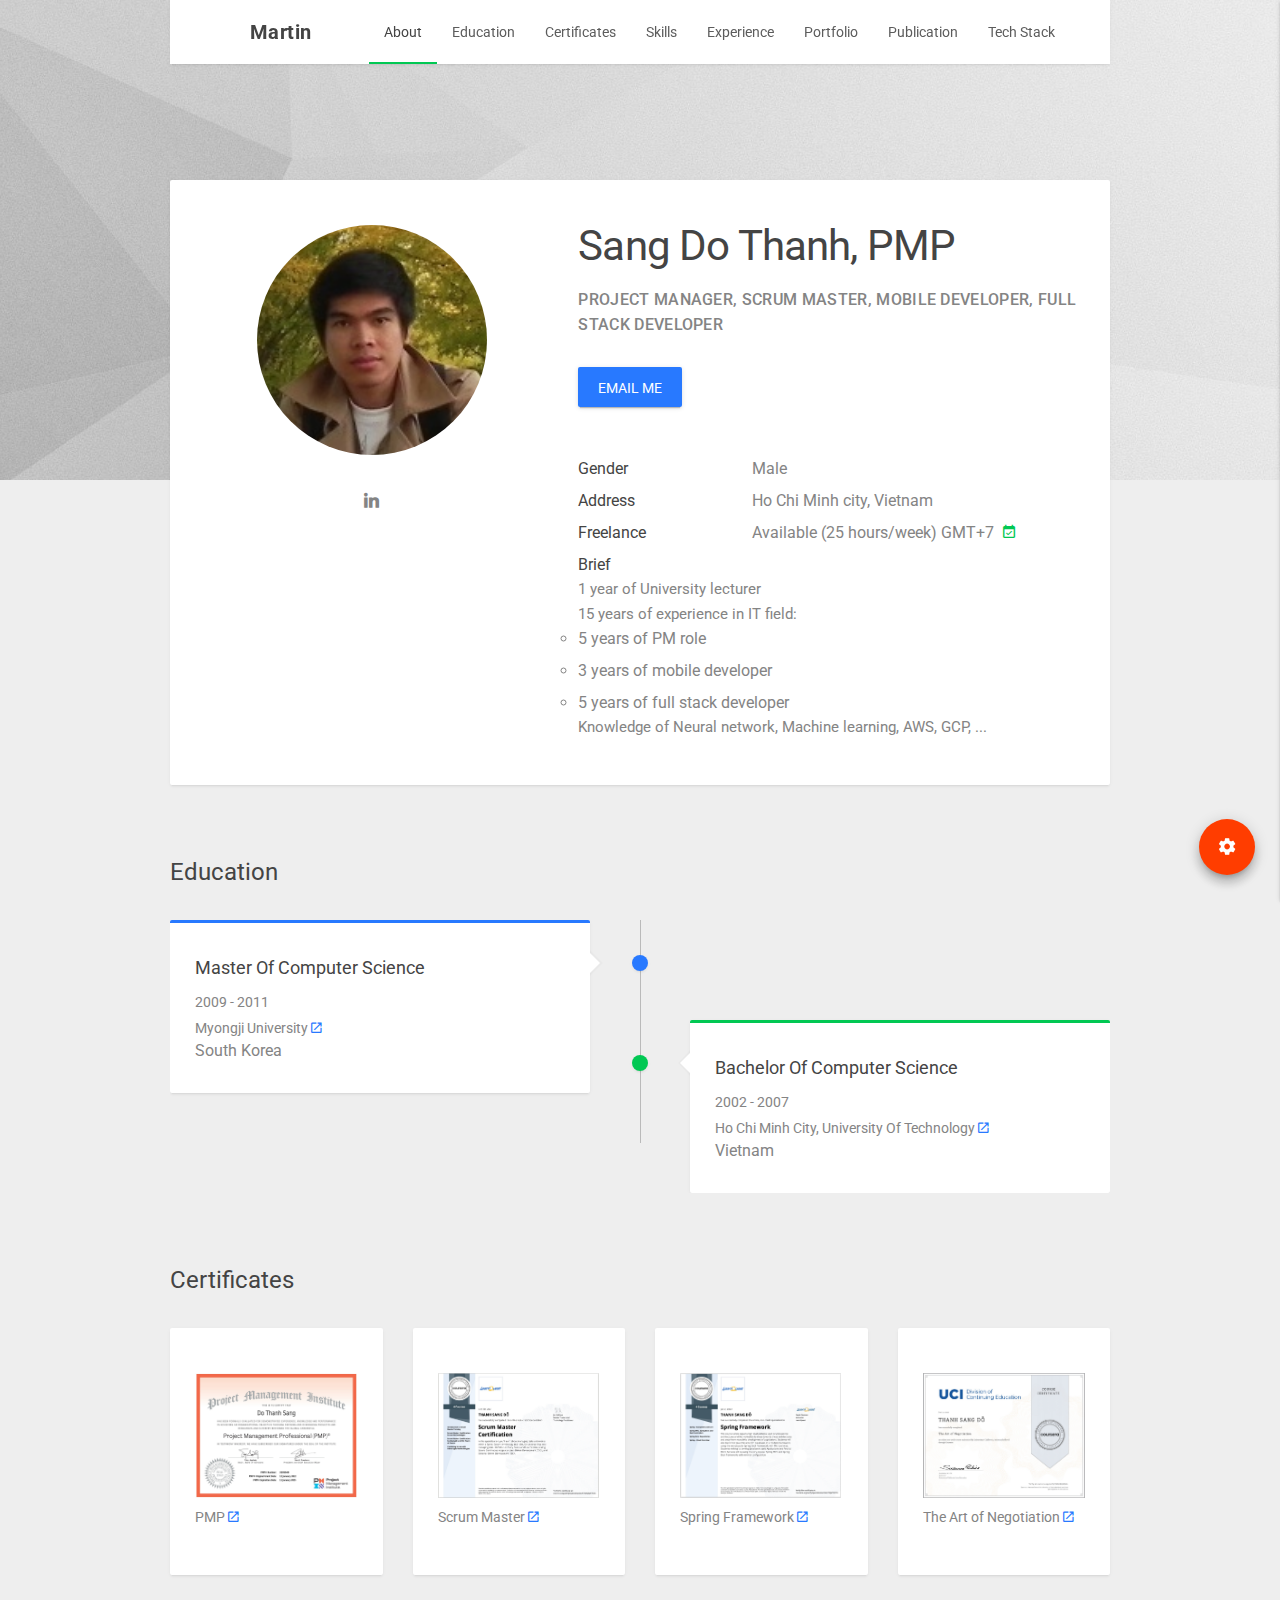
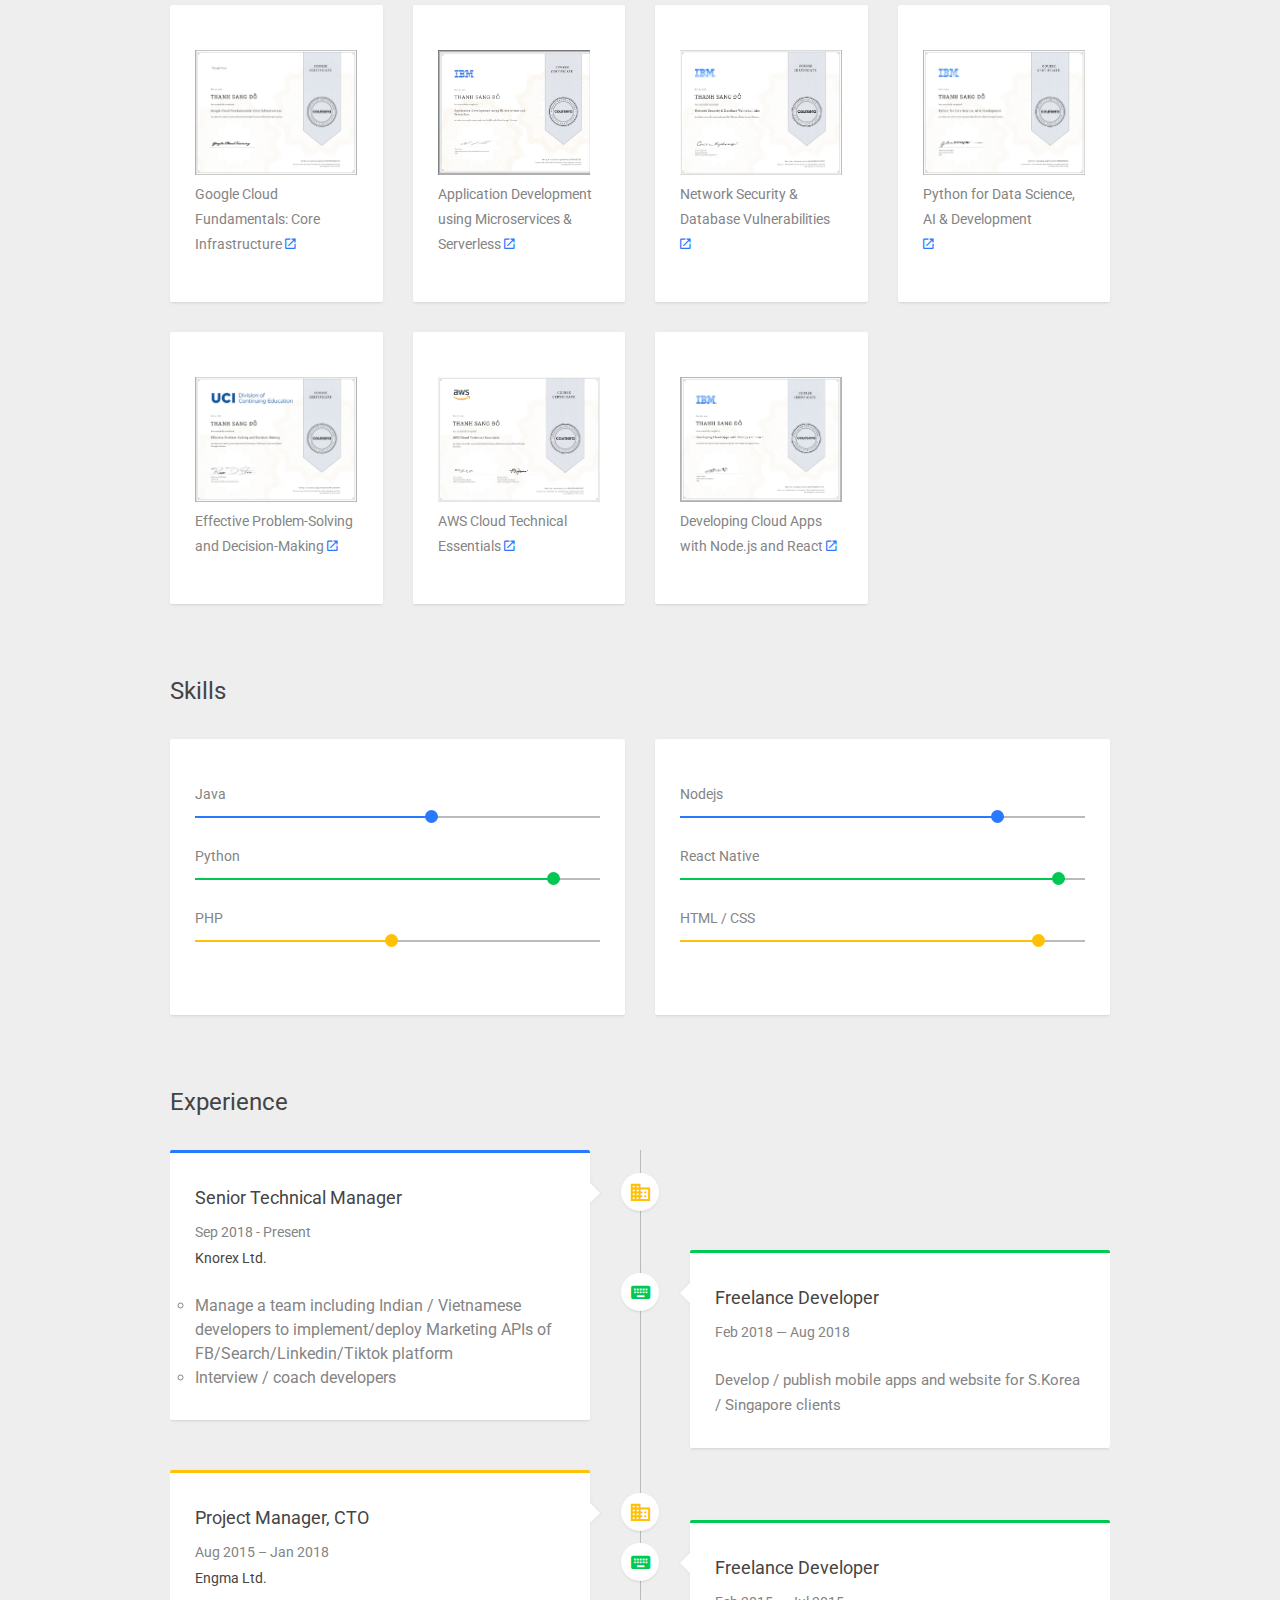
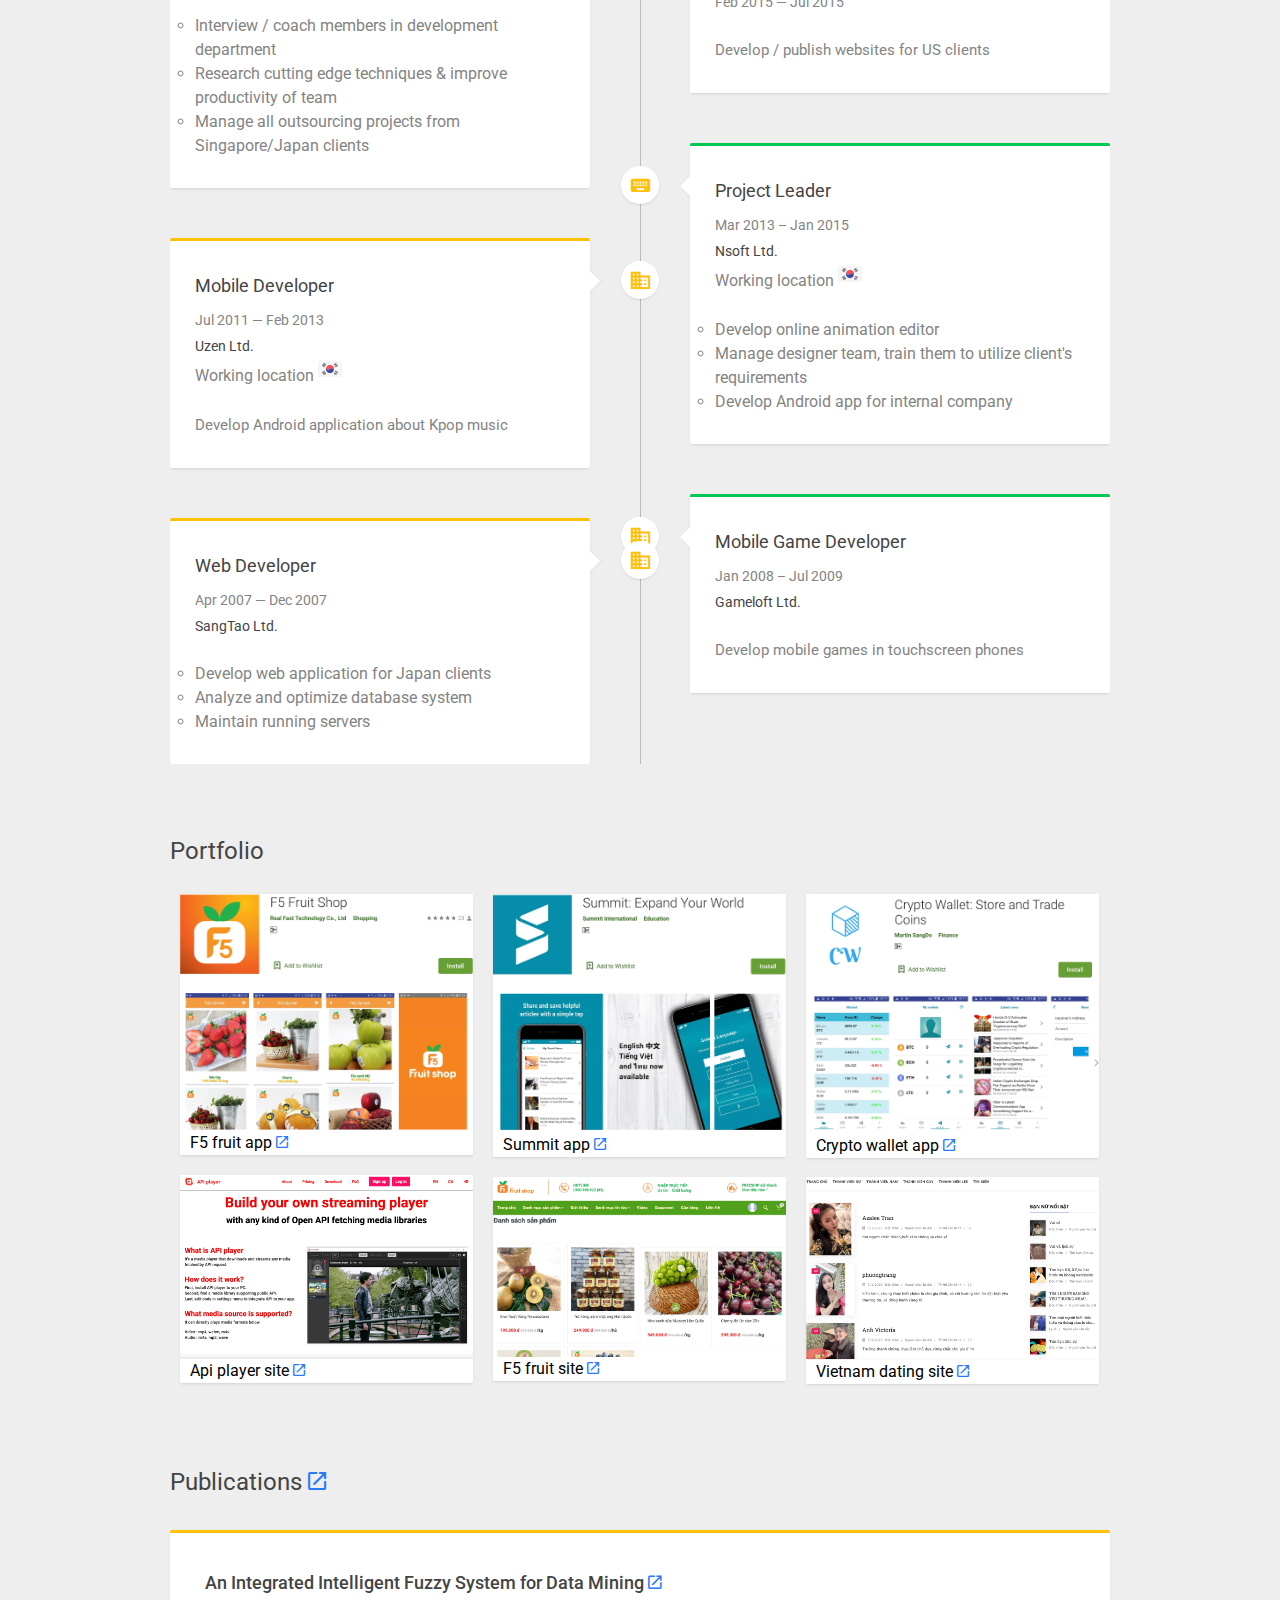
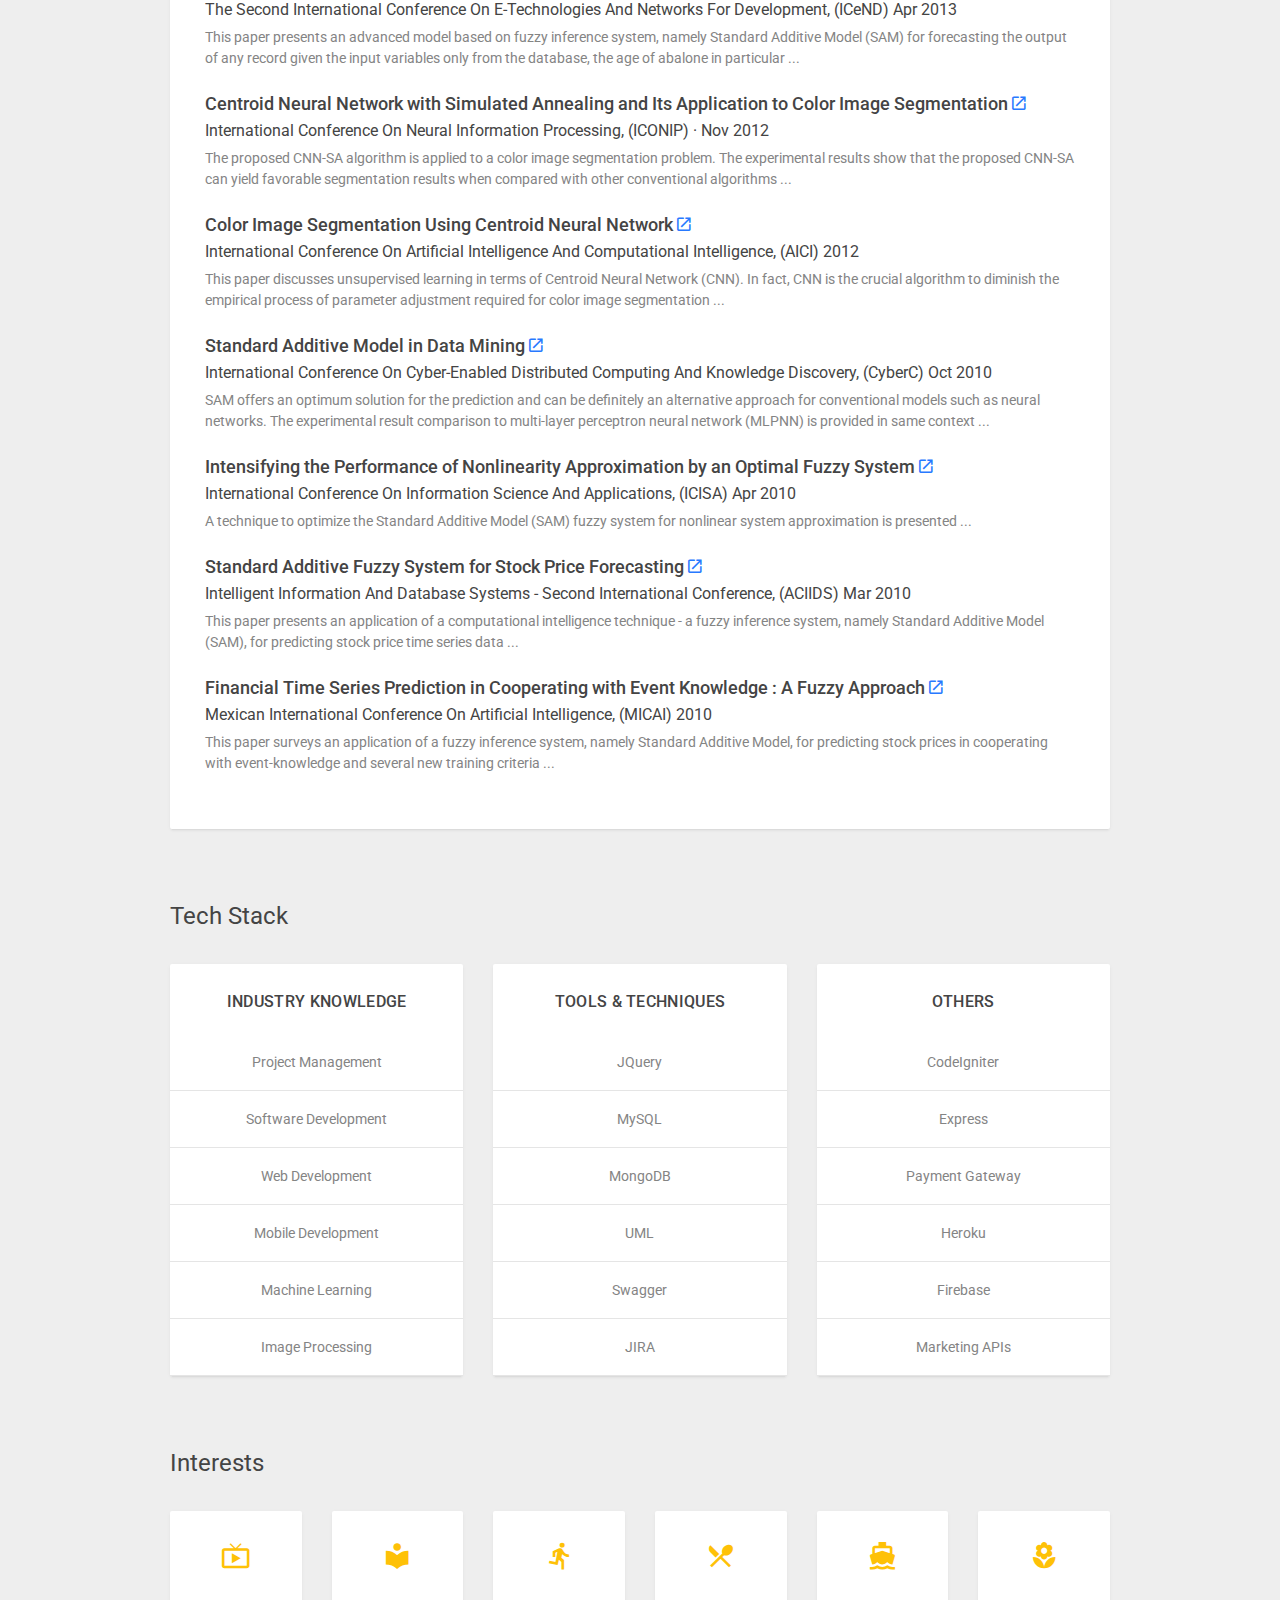
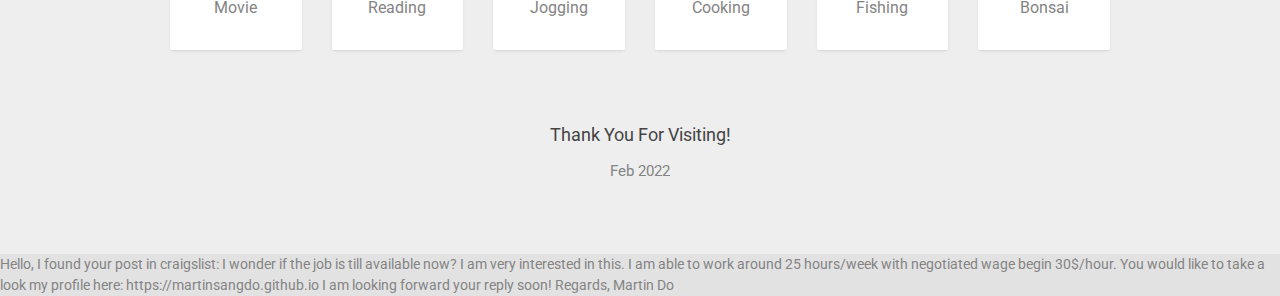
==== commit 5733ddd9: "- added PMP file" ====
--- a/index.html
+++ b/index.html
@@ -272,7 +272,7 @@
 								<div class="col-md-3 col-sm-6 col-xs-12 mb-30">
 									<div class="mdl-card mdl-shadow--2dp">
 										<img src="./img/cert/pmp.jpg" class="my_cert_img"/>
-										<p>PMP</p>
+										<p><a href="https://www.credly.com/badges/d5d98654-48c6-459b-b101-de02947a4ffa" target="_blank">PMP <i class="zmdi zmdi-open-in-new font-blue"></i></a></p>
 									</div>
 								</div>
 								<div class="col-md-3 col-sm-6 col-xs-12 mb-30">
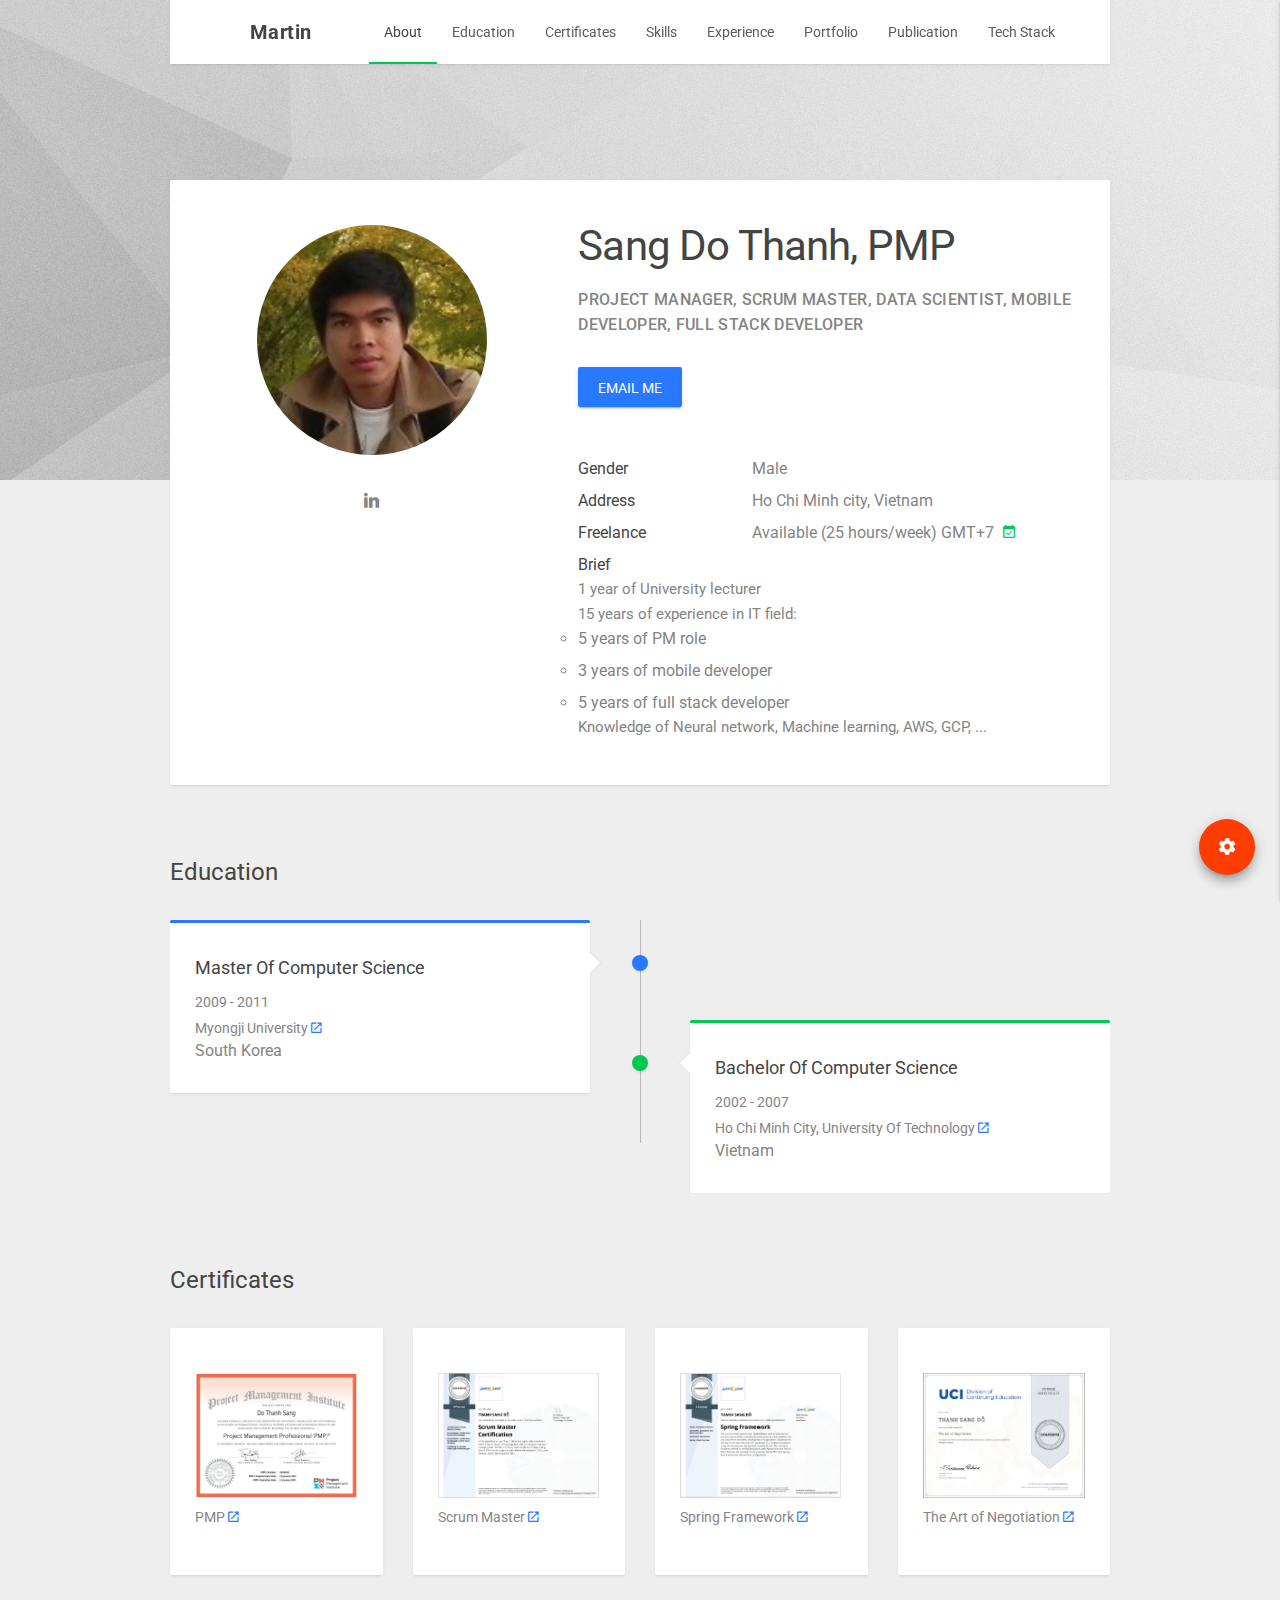
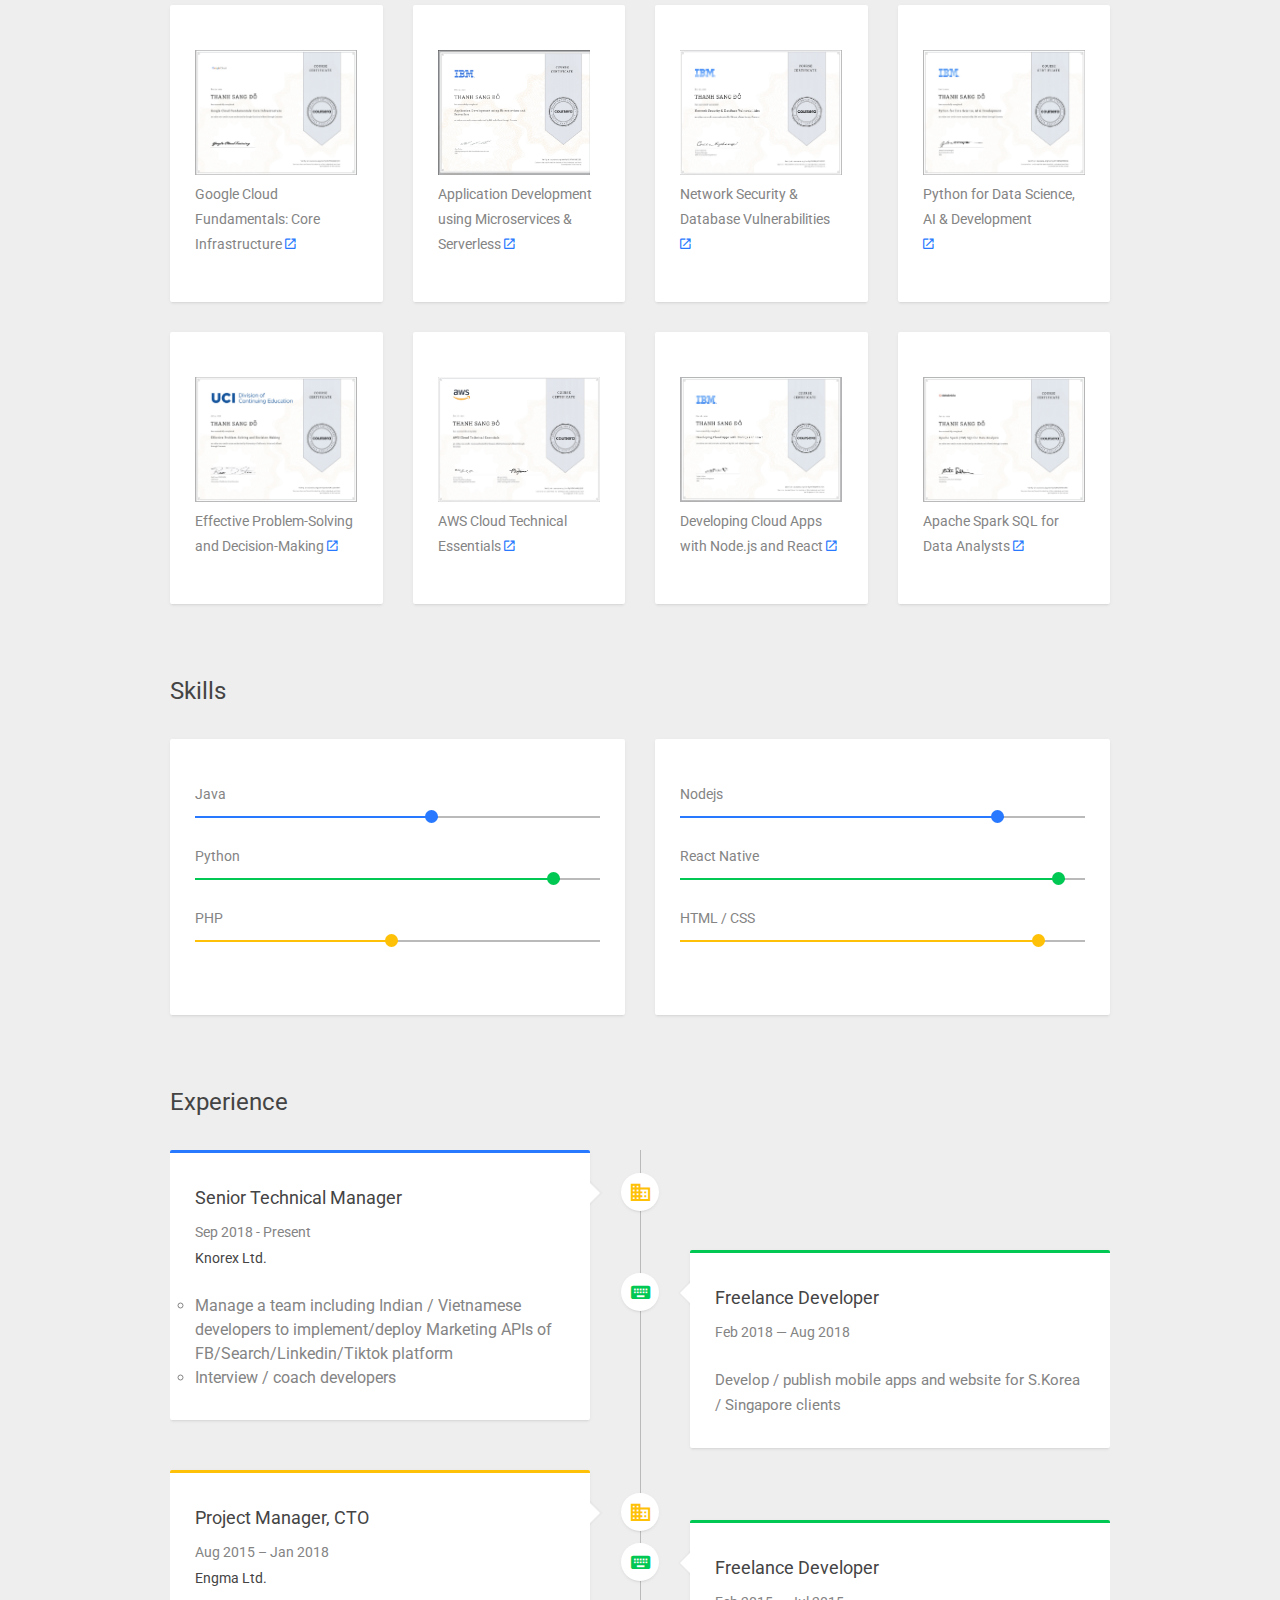
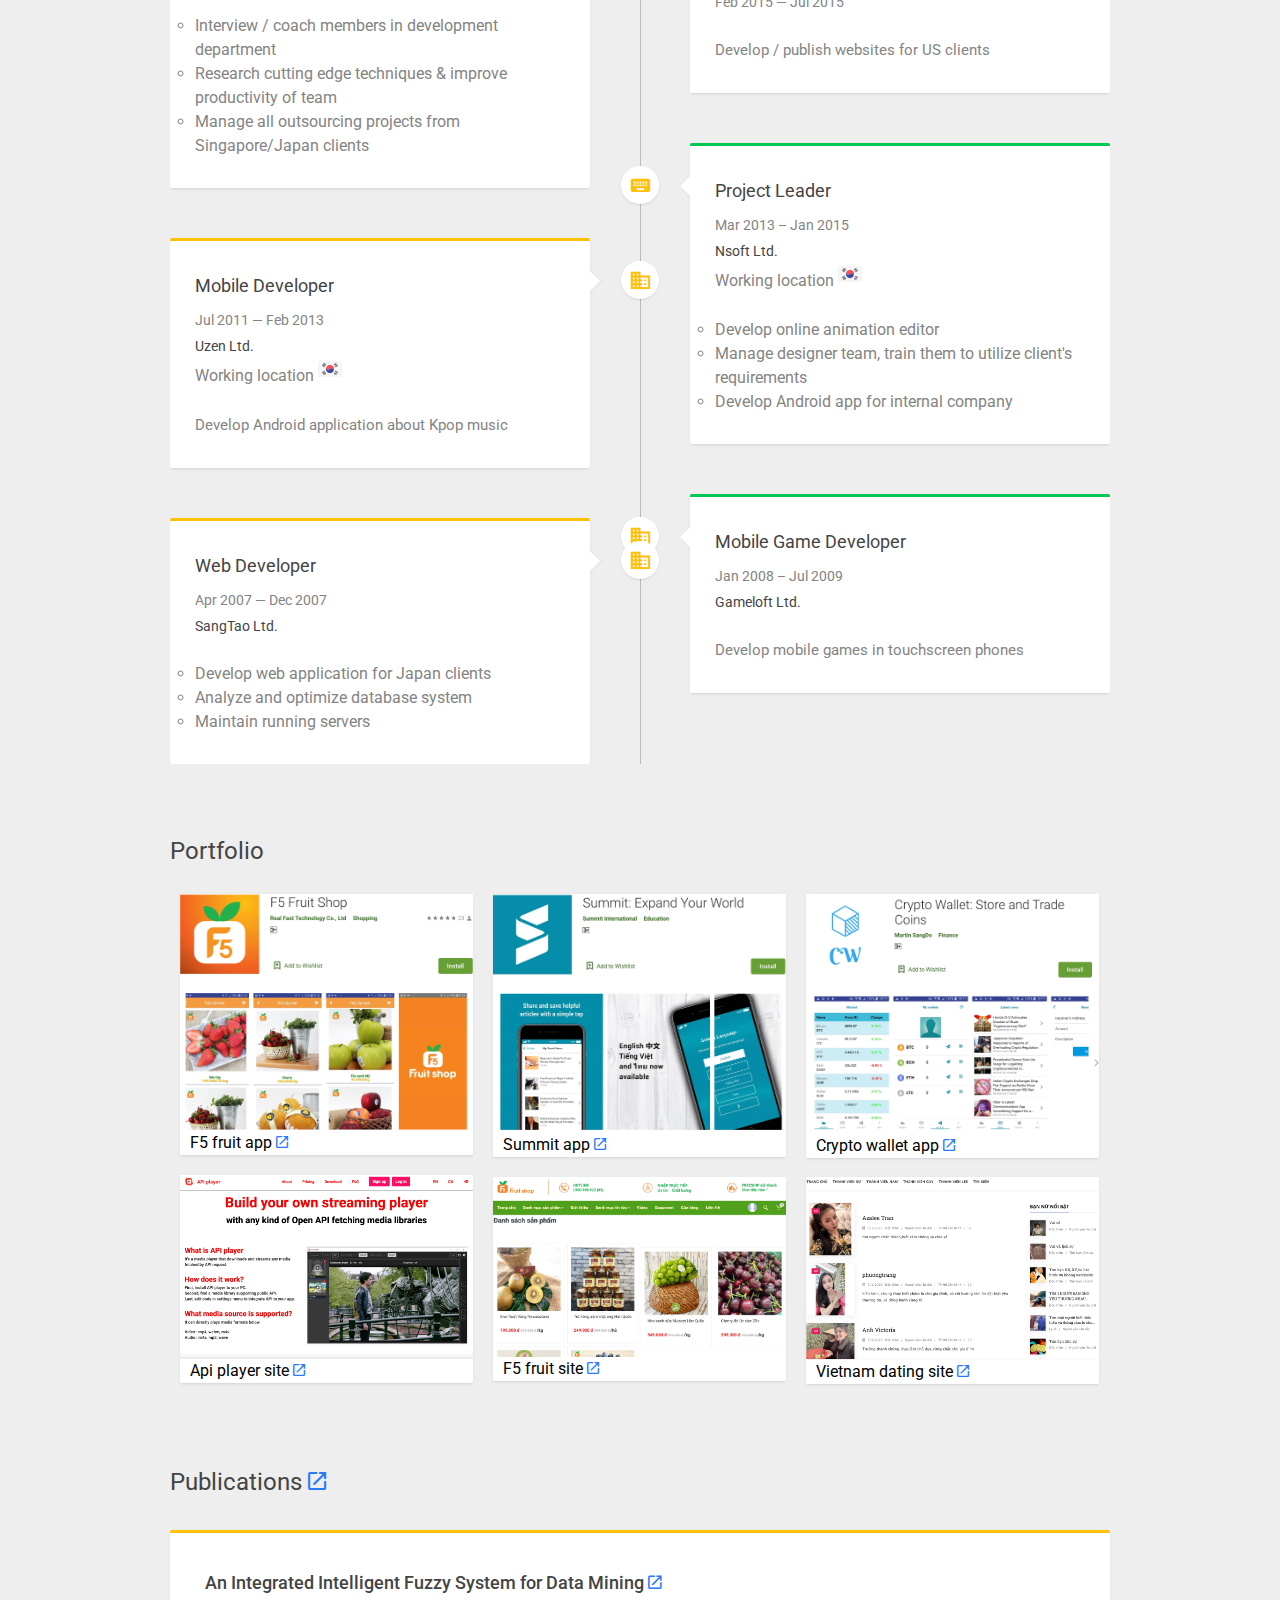
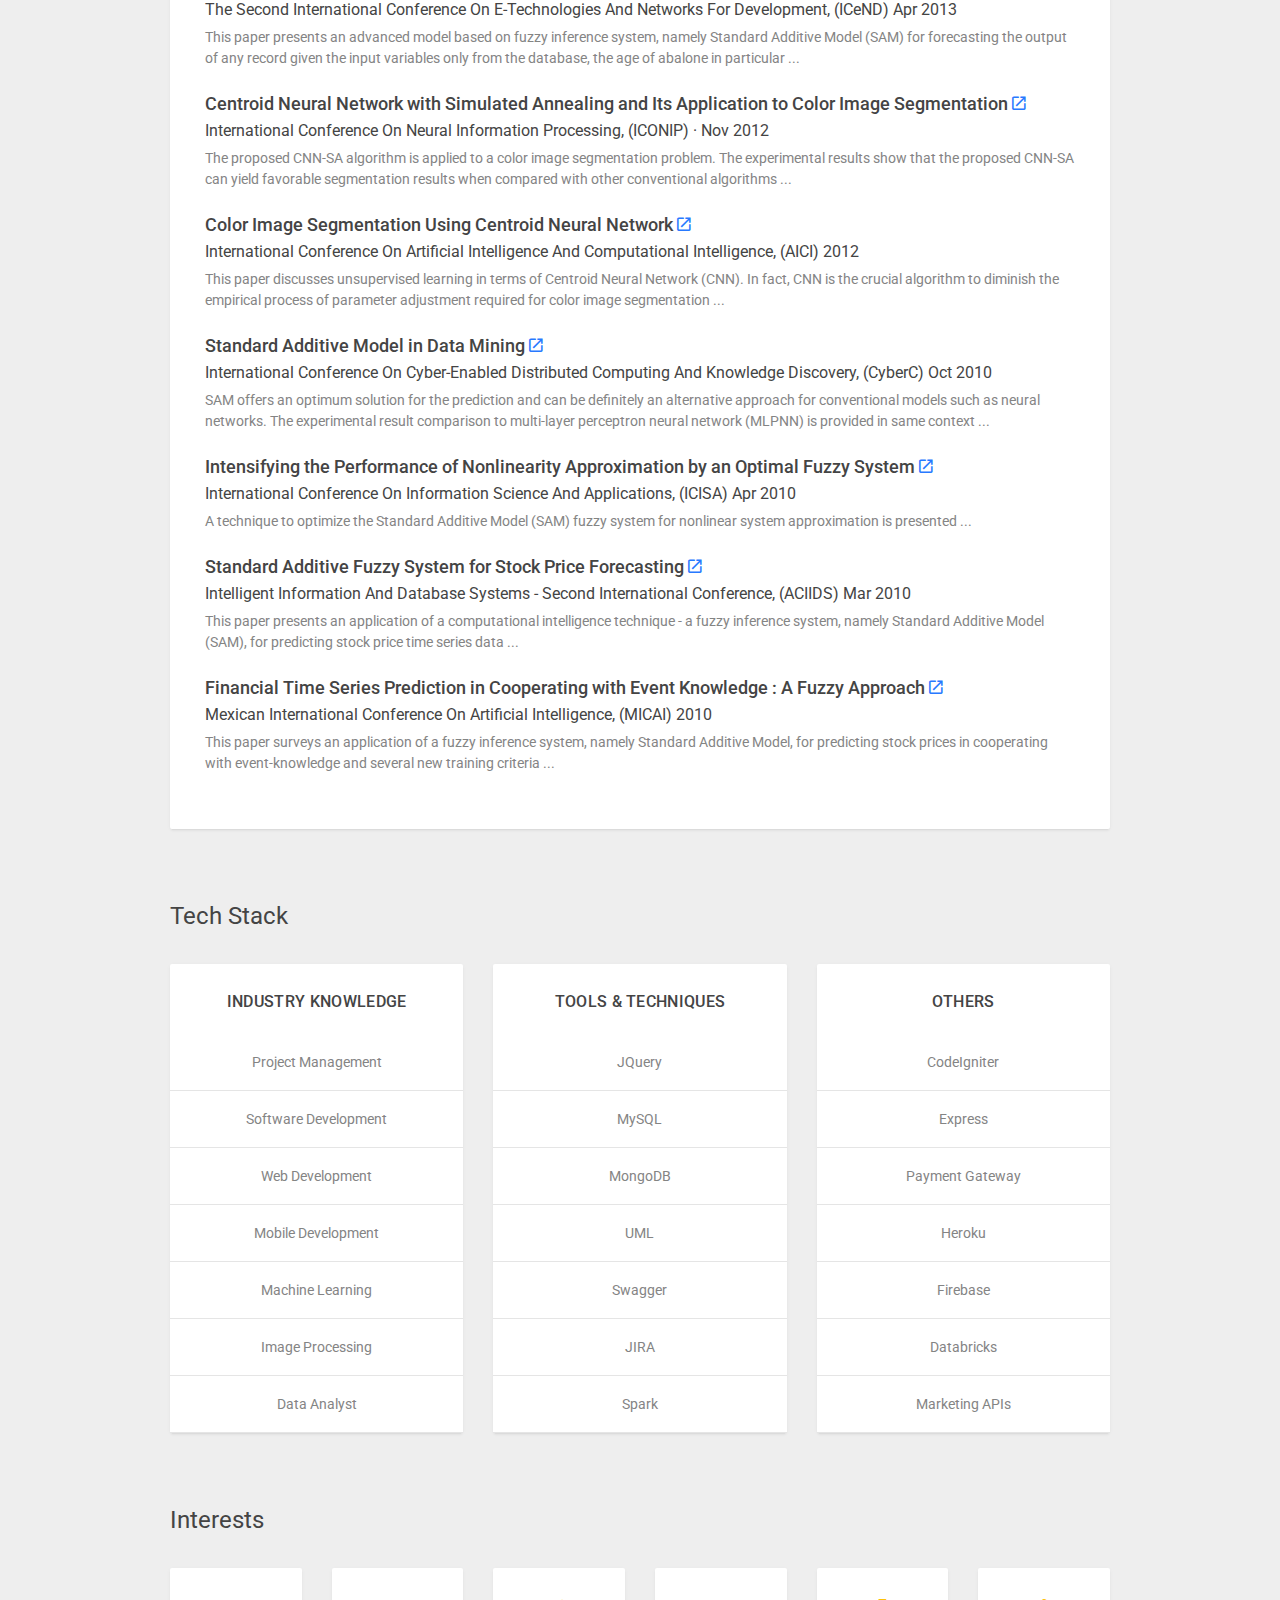
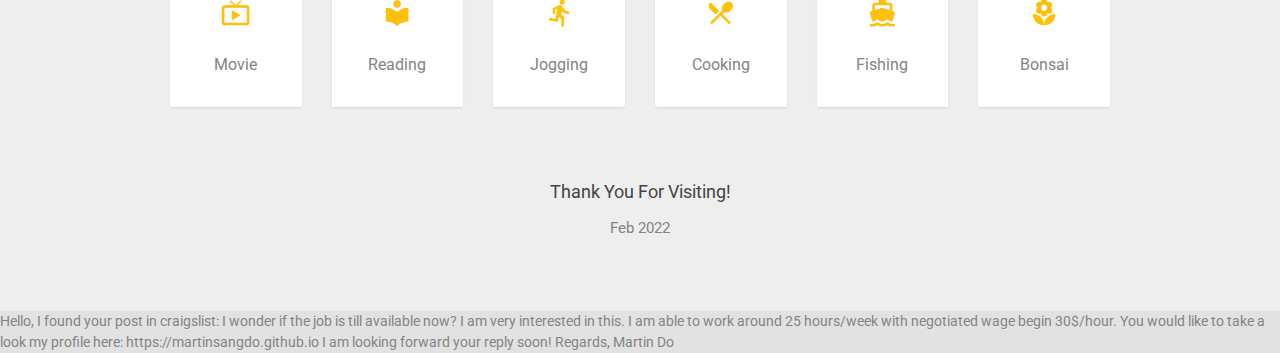
==== commit 8ec65007: "- add spark" ====
--- a/index.html
+++ b/index.html
@@ -1,5 +1,6 @@
 <!DOCTYPE html>
-<html lang="en" class="no-js mdl-js"><head>
+<html lang="en" class="no-js mdl-js">
+<head>
 		<meta name="viewport" content="width=device-width, initial-scale=1.0, maximum-scale=1.0, user-scalable=no"/>
 		<title>Martin Sang Do Resume</title>
 		<meta name="description" content="Martin Sang Do Resume"/>
@@ -8,6 +9,9 @@
 		<link rel="icon" type="image/png" sizes="16x16" href="./img/favicon.ico"/>
 		<!--CSS-->
 		<link rel="stylesheet" type="text/css" href="./files/style.css"/>
+		<meta property="og:title" content="Sang Do Thanh Martin profile" />
+		<meta property="og:description" content="Sang Do Thanh Martin profile resume CV" />
+		<meta property="og:image" content="https://martinsangdo.github.io/img/cert/pmp.jpg" />
 	<link rel="stylesheet" type="text/css" href="./files/custom.css"/>
 </head>
 
@@ -156,7 +160,7 @@
 											<div class="col-md-7 col-xs-12">
 												<div class="info-wrap">
 													<h1>Sang Do Thanh, PMP</h1>
-													<h5 class="mt-20 font-grey">Project manager, Scrum master, Mobile developer, Full stack developer</h5>
+													<h5 class="mt-20 font-grey">Project manager, Scrum master, Data scientist, Mobile developer, Full stack developer</h5>
 													<div class="mt-30">
 														<!-- <a id="download_cv" class="mdl-button mdl-js-button mdl-button--raised mdl-js-ripple-effect  bg-green font-white mr-10" href="#" data-upgraded=",MaterialButton,MaterialRipple">download cv<span class="mdl-button__ripple-container"><span class="mdl-ripple"></span></span></a> -->
 														<a class="mdl-button mdl-js-button mdl-button--raised mdl-js-ripple-effect bg-blue font-white" href="mailto:martin.sangdo@gmail.com">email me<span class="mdl-button__ripple-container"><span class="mdl-ripple"></span></span></a>
@@ -339,6 +343,12 @@
 										<p><a href="https://www.coursera.org/account/accomplishments/certificate/P7WVJPP3S7CK" target="_blank">Developing Cloud Apps with Node.js and React <i class="zmdi zmdi-open-in-new font-blue"></i></a></p>
 									</div>
 								</div>
+								<div class="col-md-3 col-sm-6 col-xs-12 mb-30">
+									<div class="mdl-card mdl-shadow--2dp">
+										<img src="./img/cert/spark.jpg" class="my_cert_img"/>
+										<p><a href="https://www.coursera.org/account/accomplishments/certificate/42RN4VFKHXHE" target="_blank">Apache Spark SQL for Data Analysts <i class="zmdi zmdi-open-in-new font-blue"></i></a></p>
+									</div>
+								</div>
 							</div>
 						</section>
 						<!--/Profile Sec-->
@@ -789,6 +799,7 @@
 												<li class="list-group-item">Mobile development</li>
                                                 <li class="list-group-item">Machine learning</li>
                                                 <li class="list-group-item">Image processing</li>
+												<li class="list-group-item">Data analyst</li>
 											</ul>
 										</div>
 									</div>
@@ -808,6 +819,7 @@
 												<li class="list-group-item">UML</li>
                                                 <li class="list-group-item">Swagger</li>
 												<li class="list-group-item">JIRA</li>
+												<li class="list-group-item">Spark</li>
 											</ul>
 										</div>
 									</div>
@@ -826,6 +838,7 @@
                                                 <li class="list-group-item">Payment gateway</li>
 												<li class="list-group-item">Heroku</li>
 												<li class="list-group-item">Firebase</li>
+												<li class="list-group-item">Databricks</li>
 												<li class="list-group-item">Marketing APIs</li>
 											</ul>
 										</div>
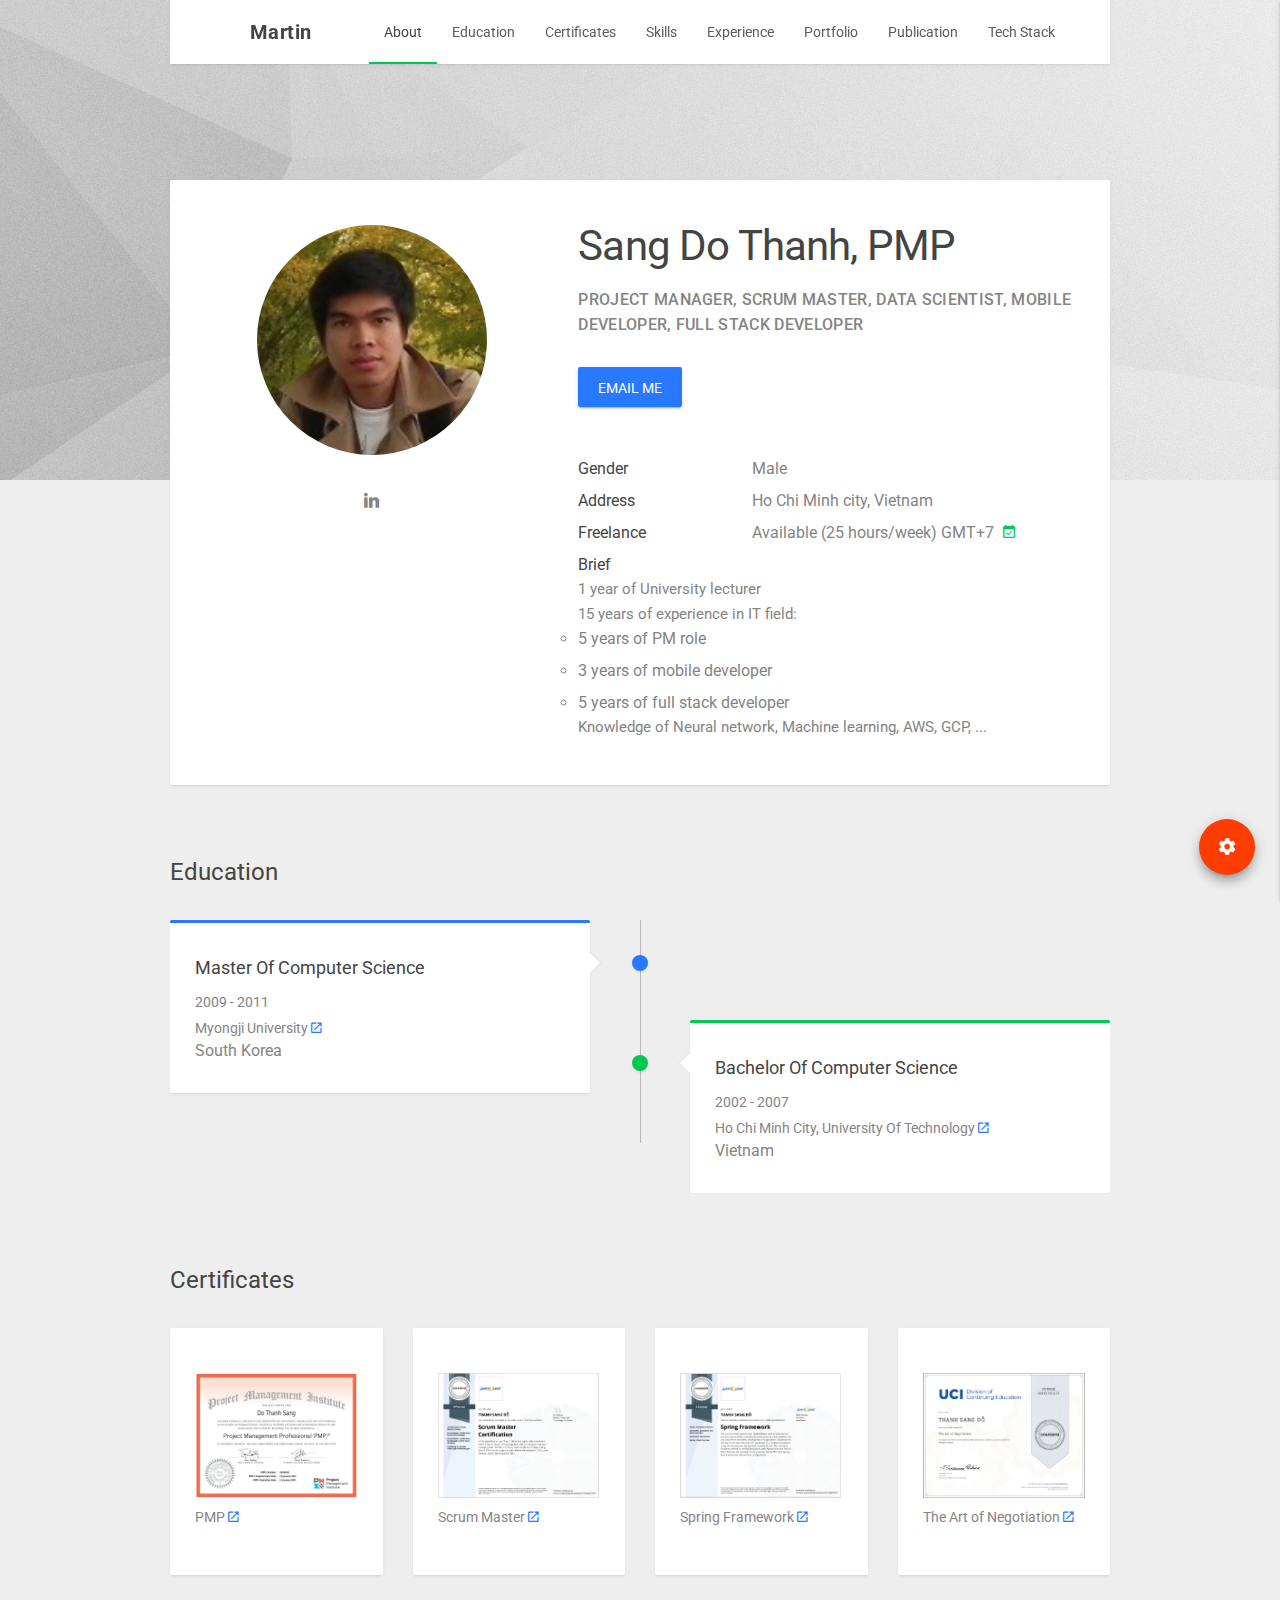
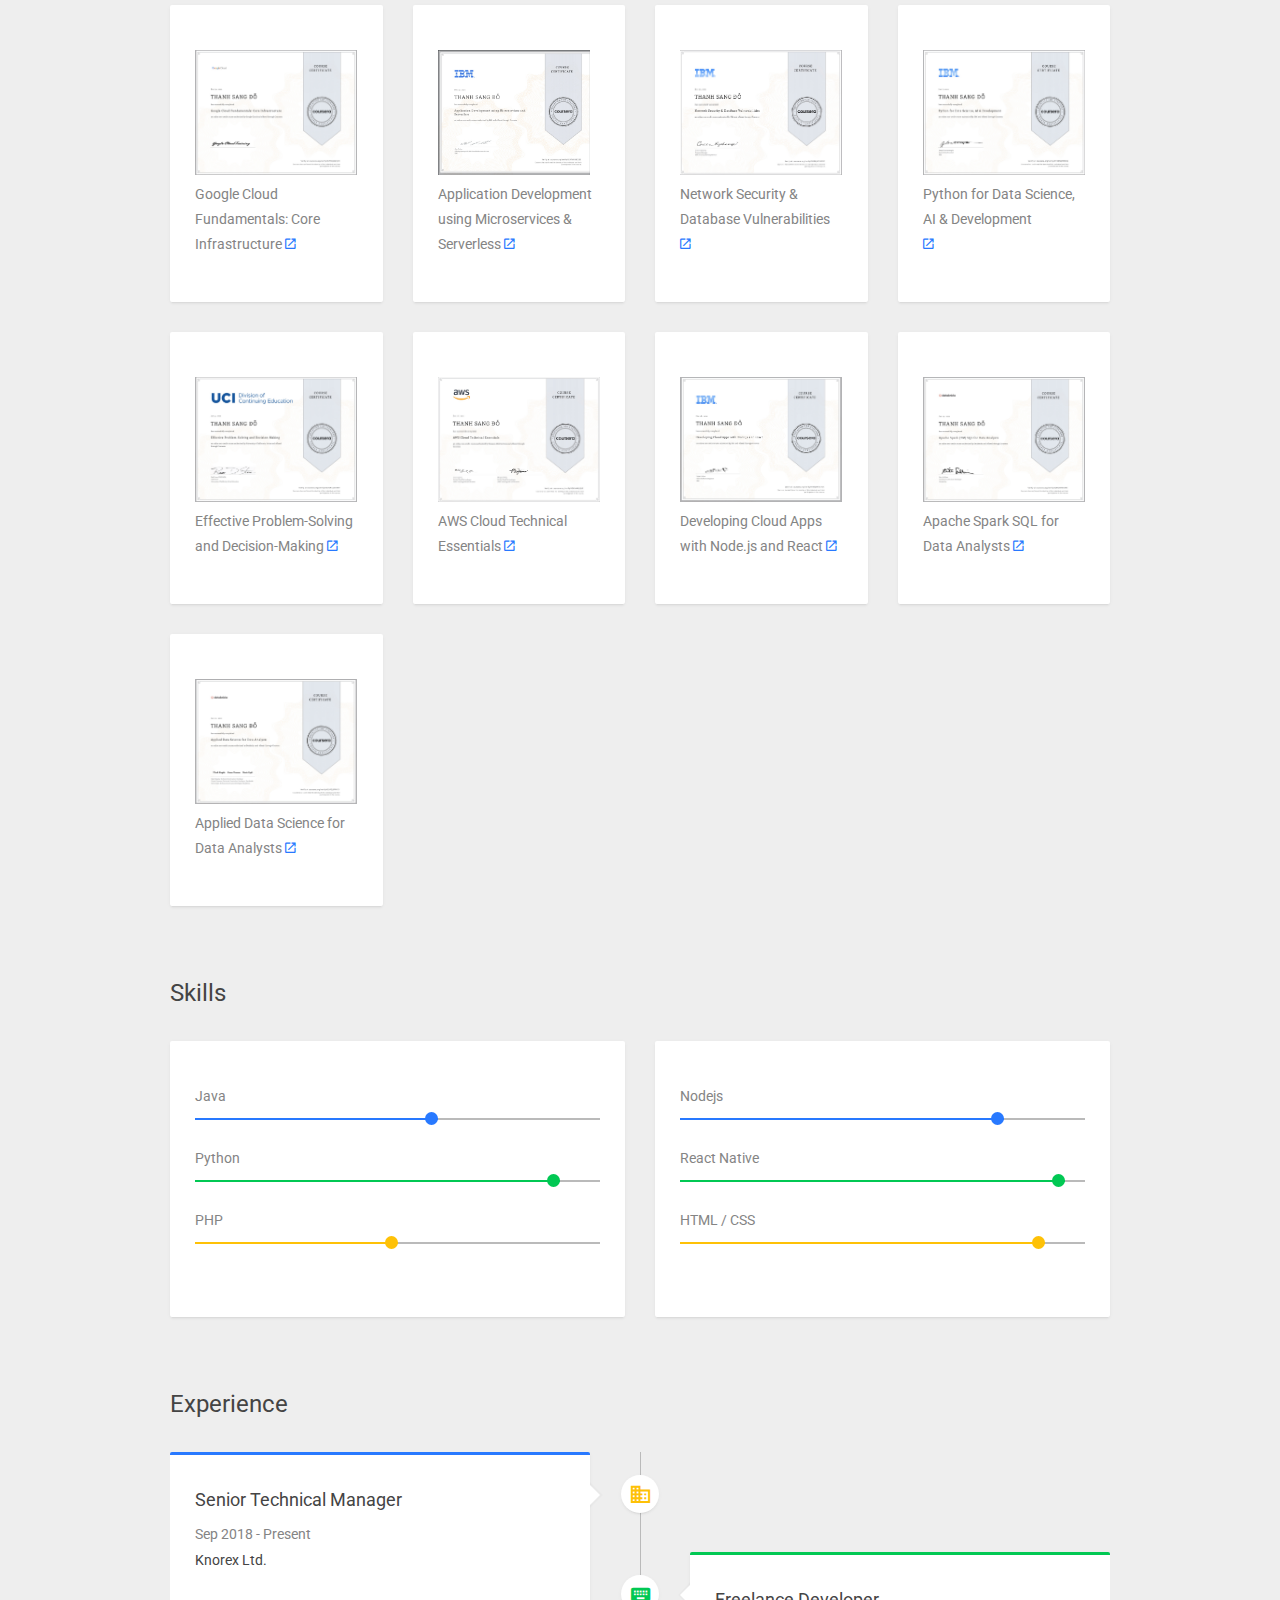
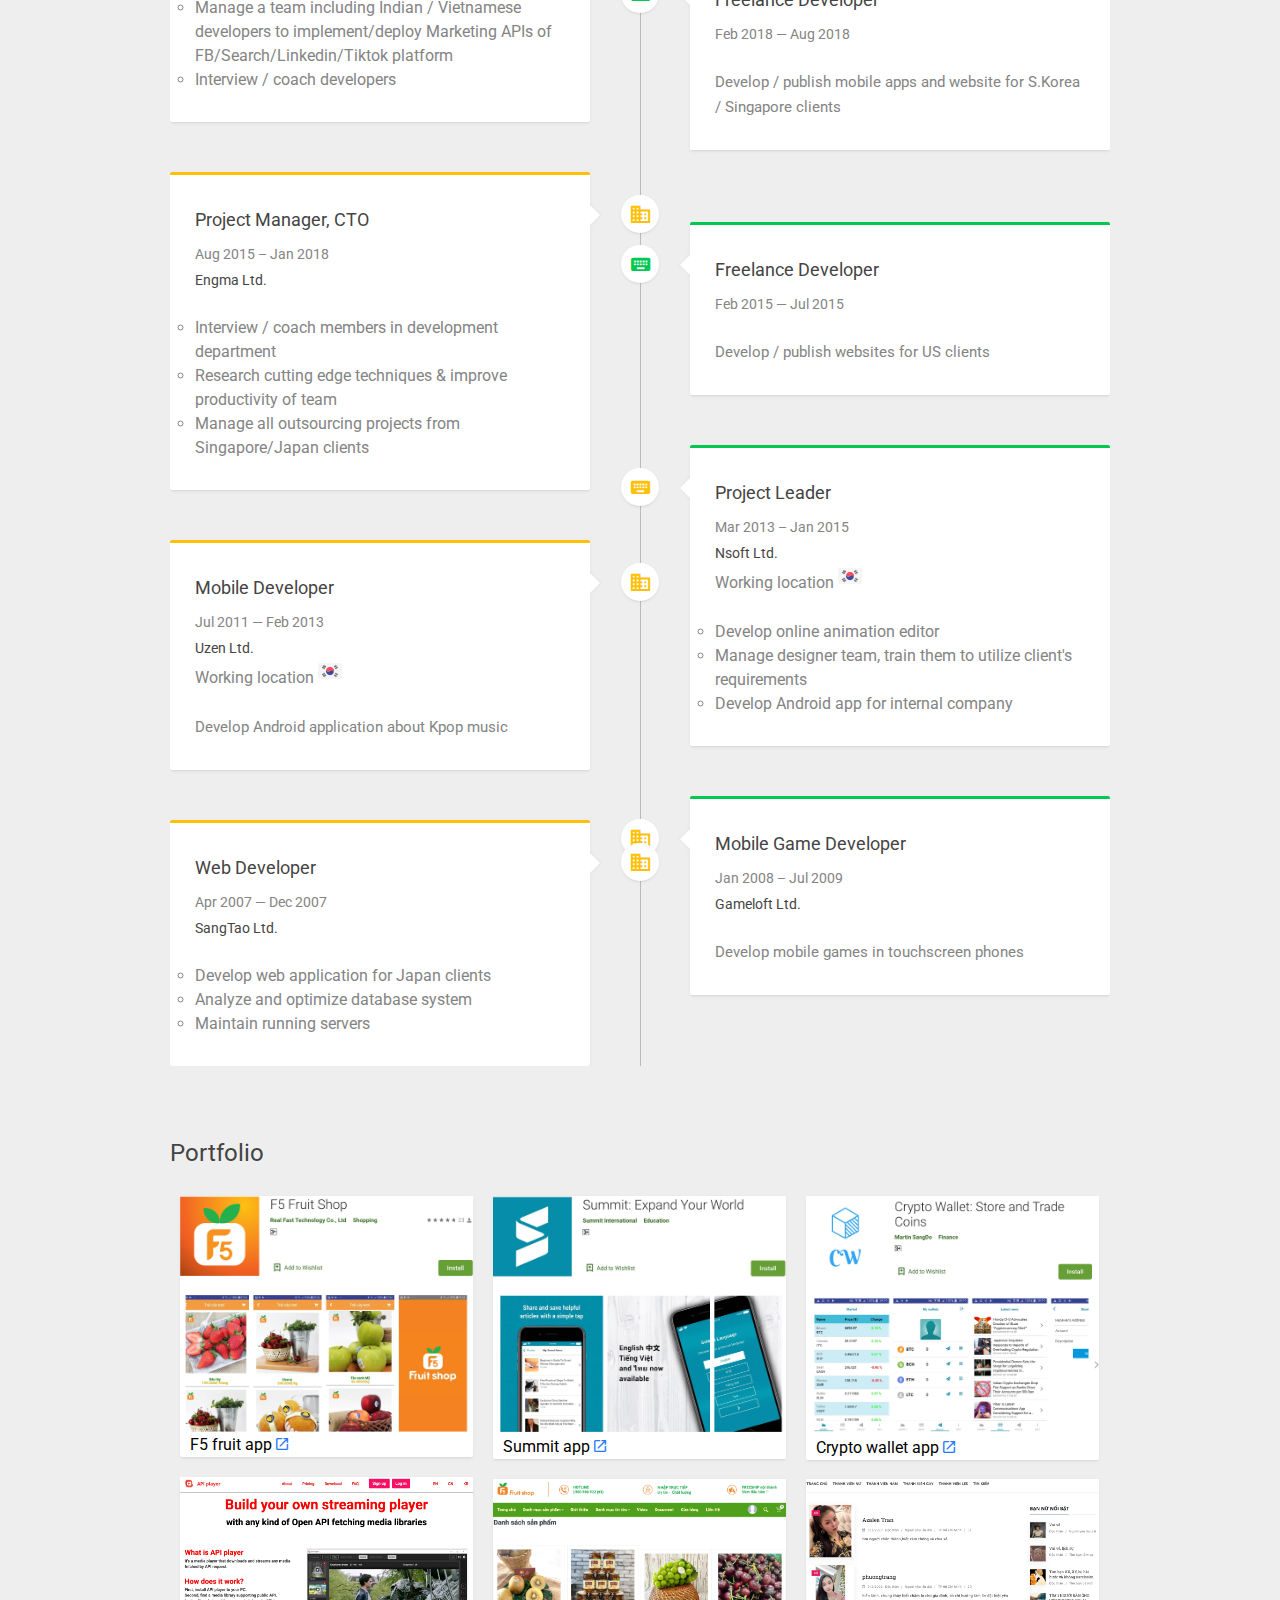
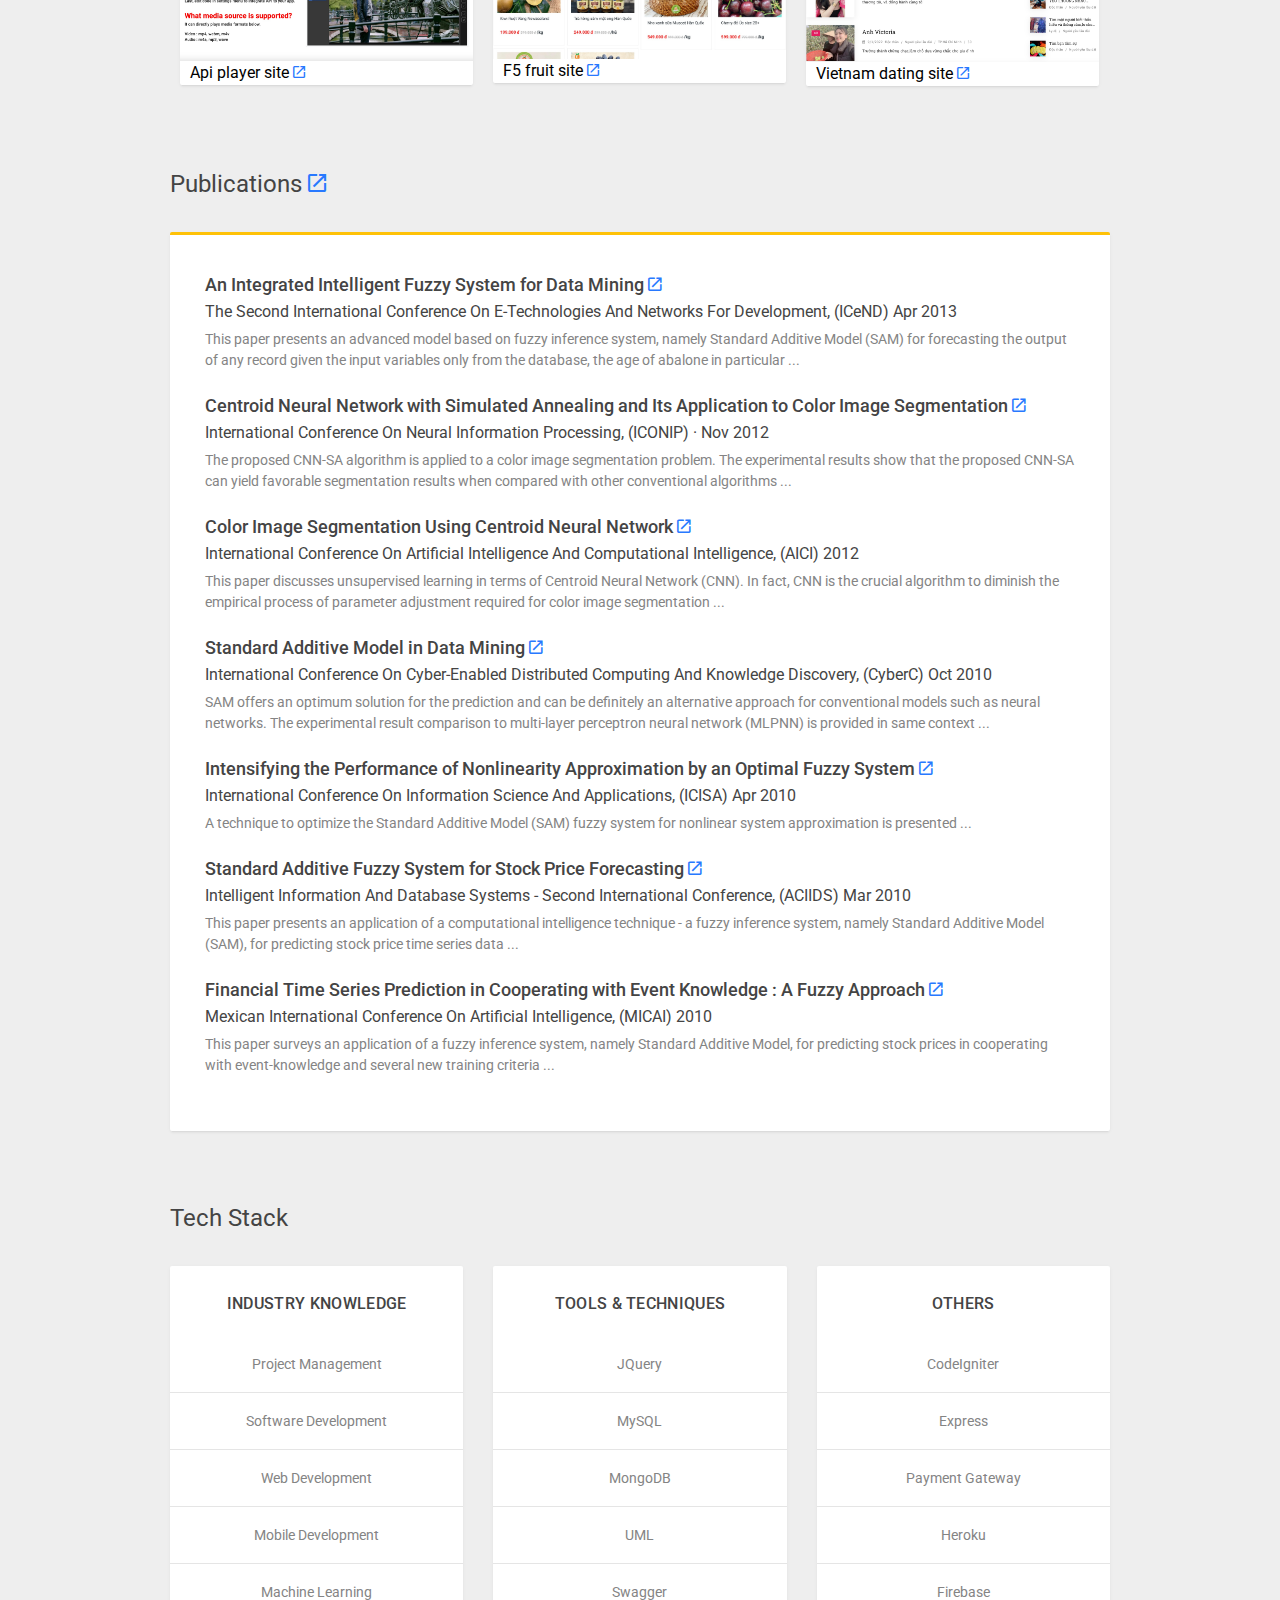
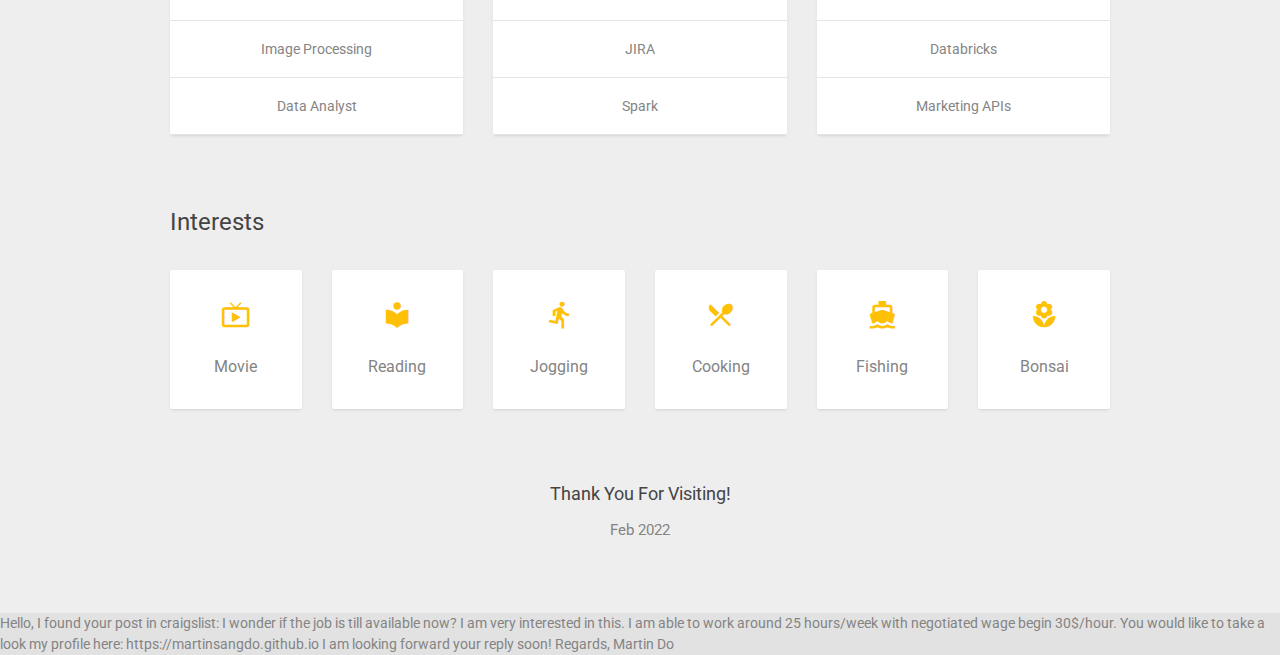
==== commit 7b482dbe: "- add applied data science" ====
--- a/index.html
+++ b/index.html
@@ -350,6 +350,14 @@
 									</div>
 								</div>
 							</div>
+							<div class="row">
+								<div class="col-md-3 col-sm-6 col-xs-12 mb-30">
+									<div class="mdl-card mdl-shadow--2dp">
+										<img src="./img/cert/data_science_databricks.jpg" class="my_cert_img"/>
+										<p><a href="https://www.coursera.org/account/accomplishments/certificate/KZAPZJ3PRYCY" target="_blank">Applied Data Science for Data Analysts <i class="zmdi zmdi-open-in-new font-blue"></i></a></p>
+									</div>
+								</div>
+							</div>
 						</section>
 						<!--/Profile Sec-->
 
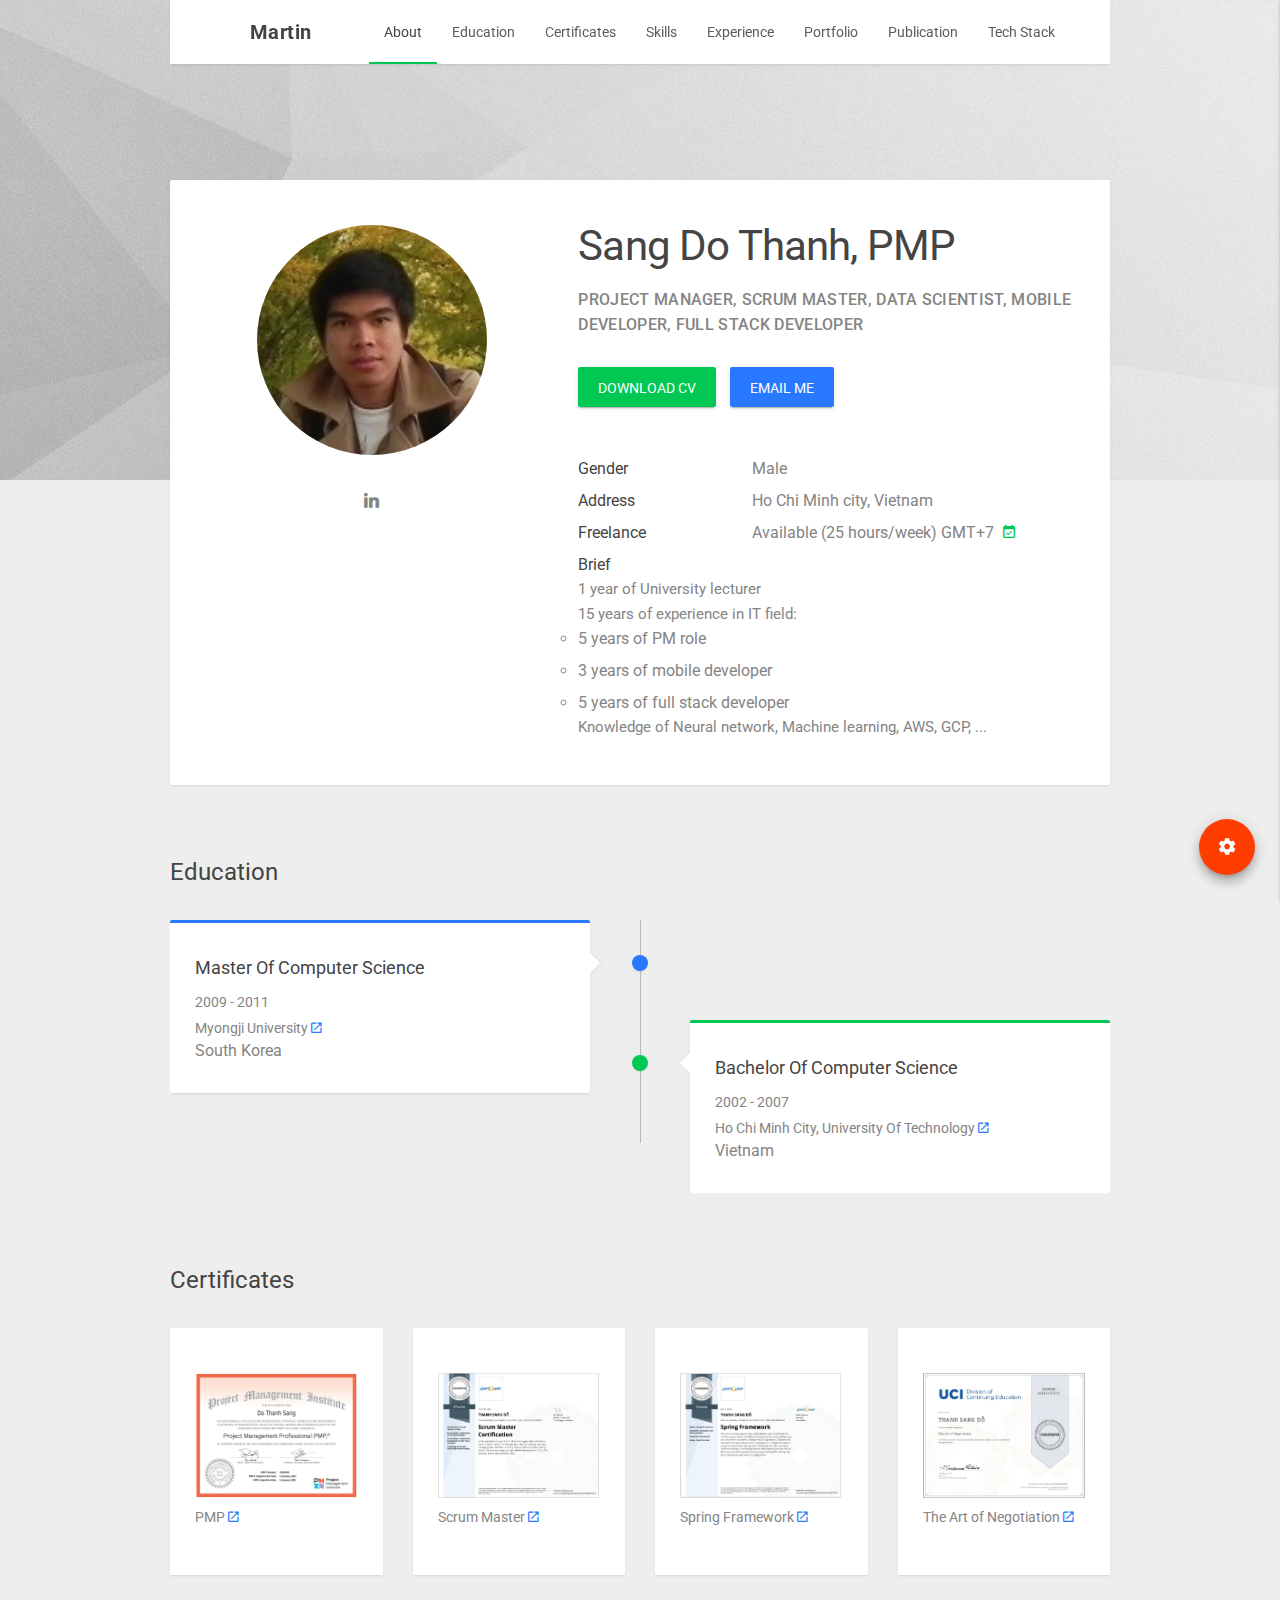
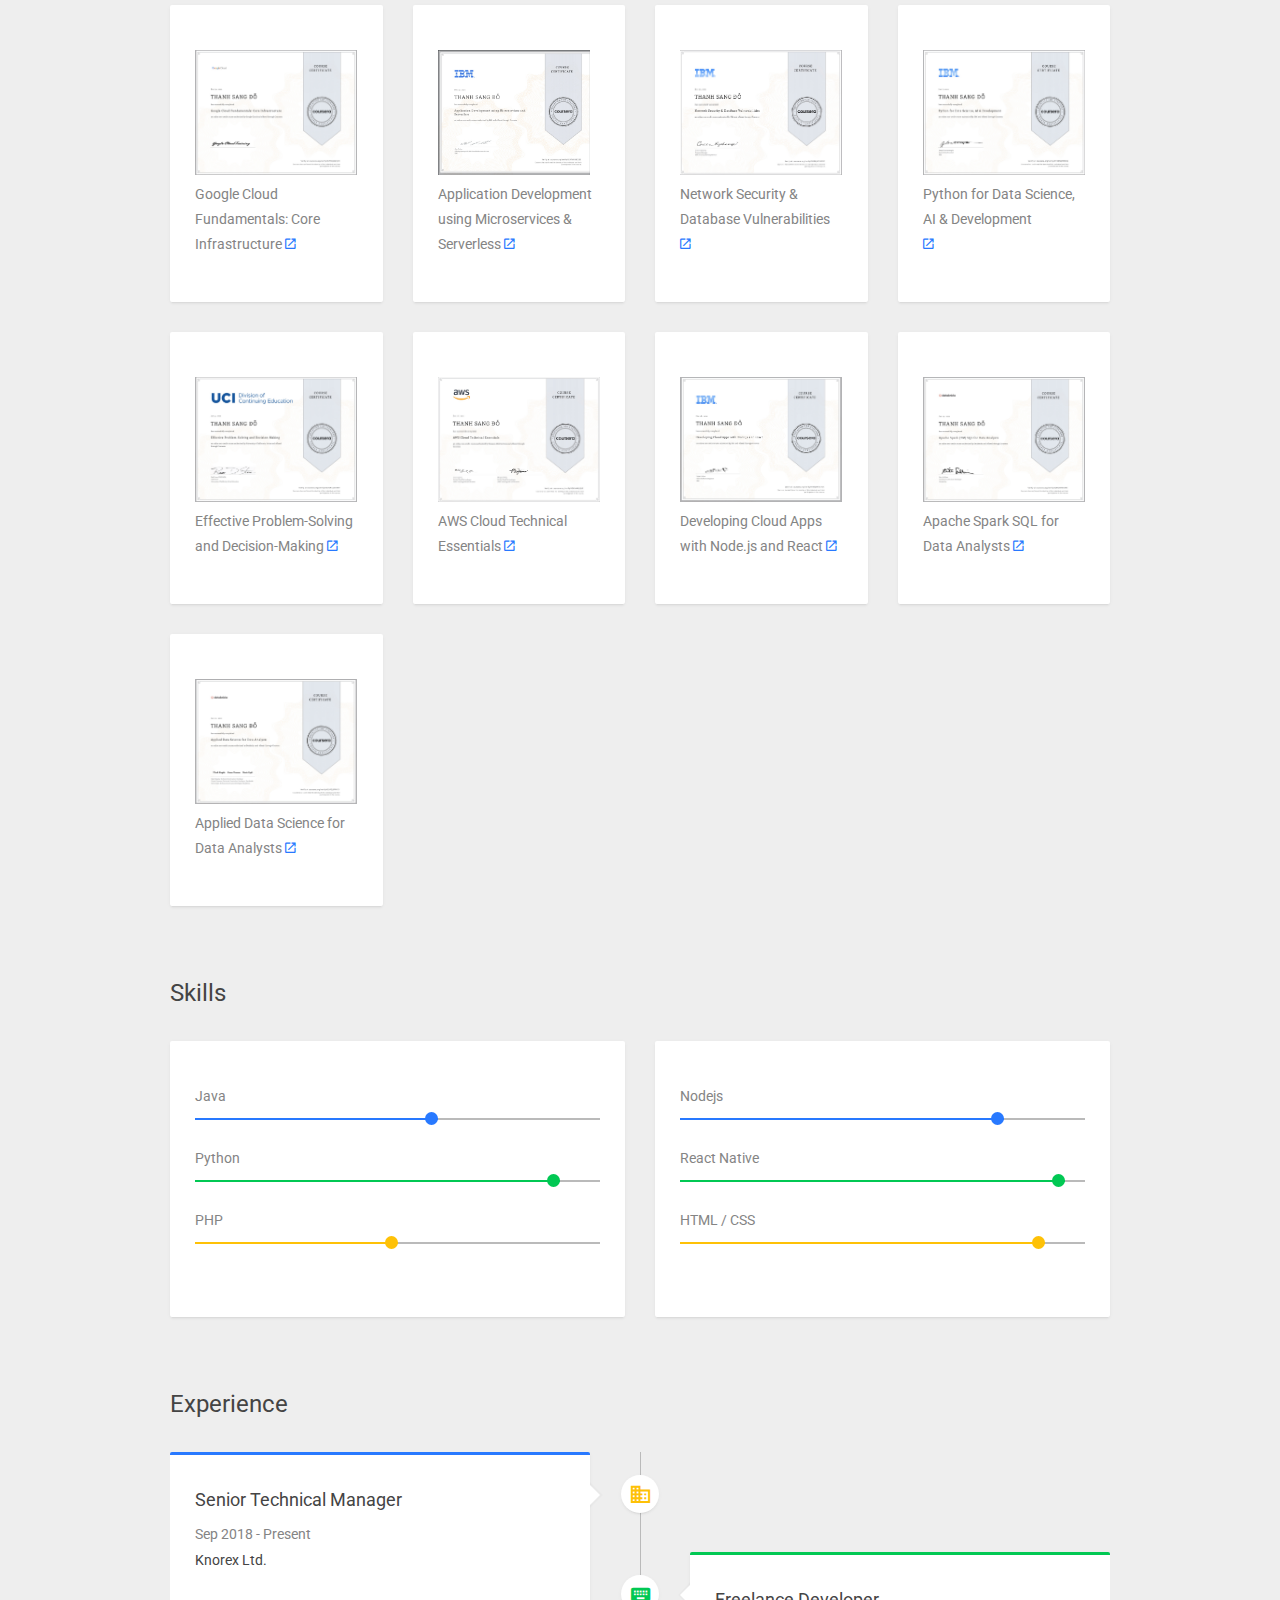
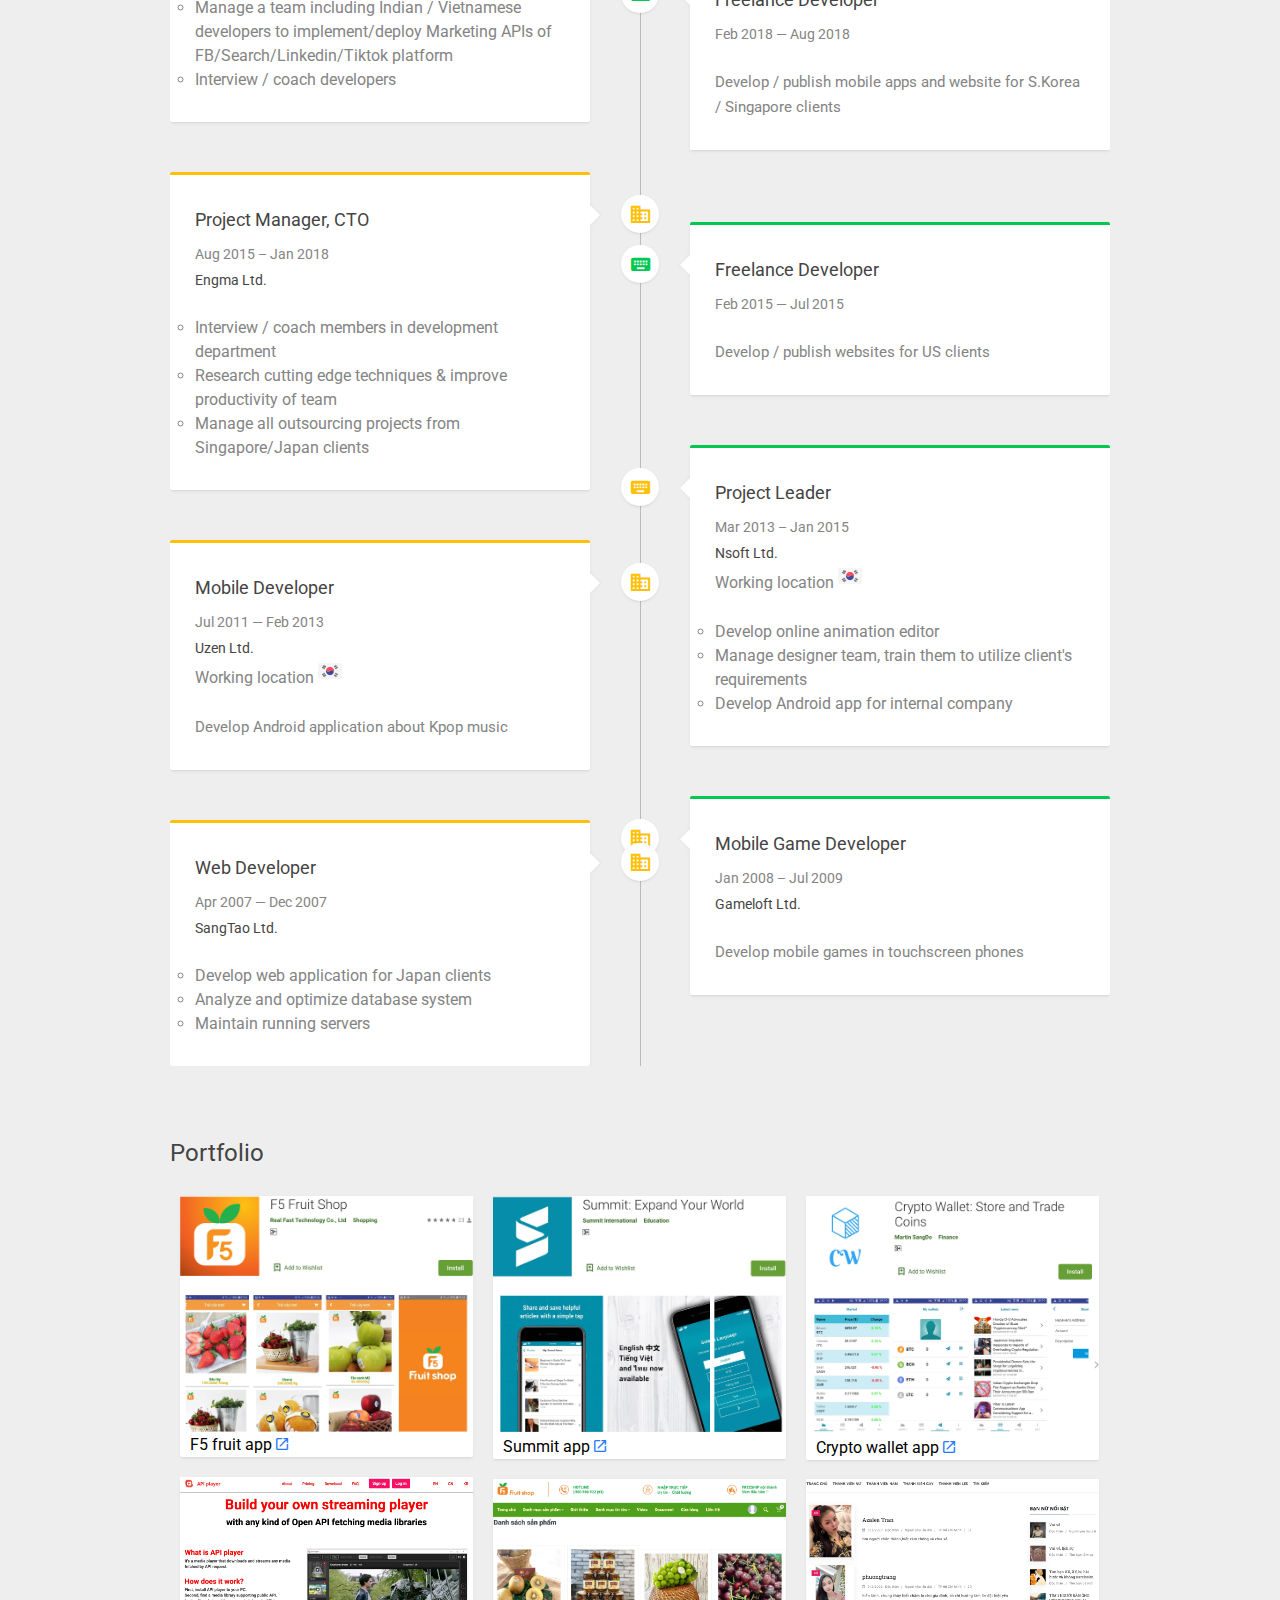
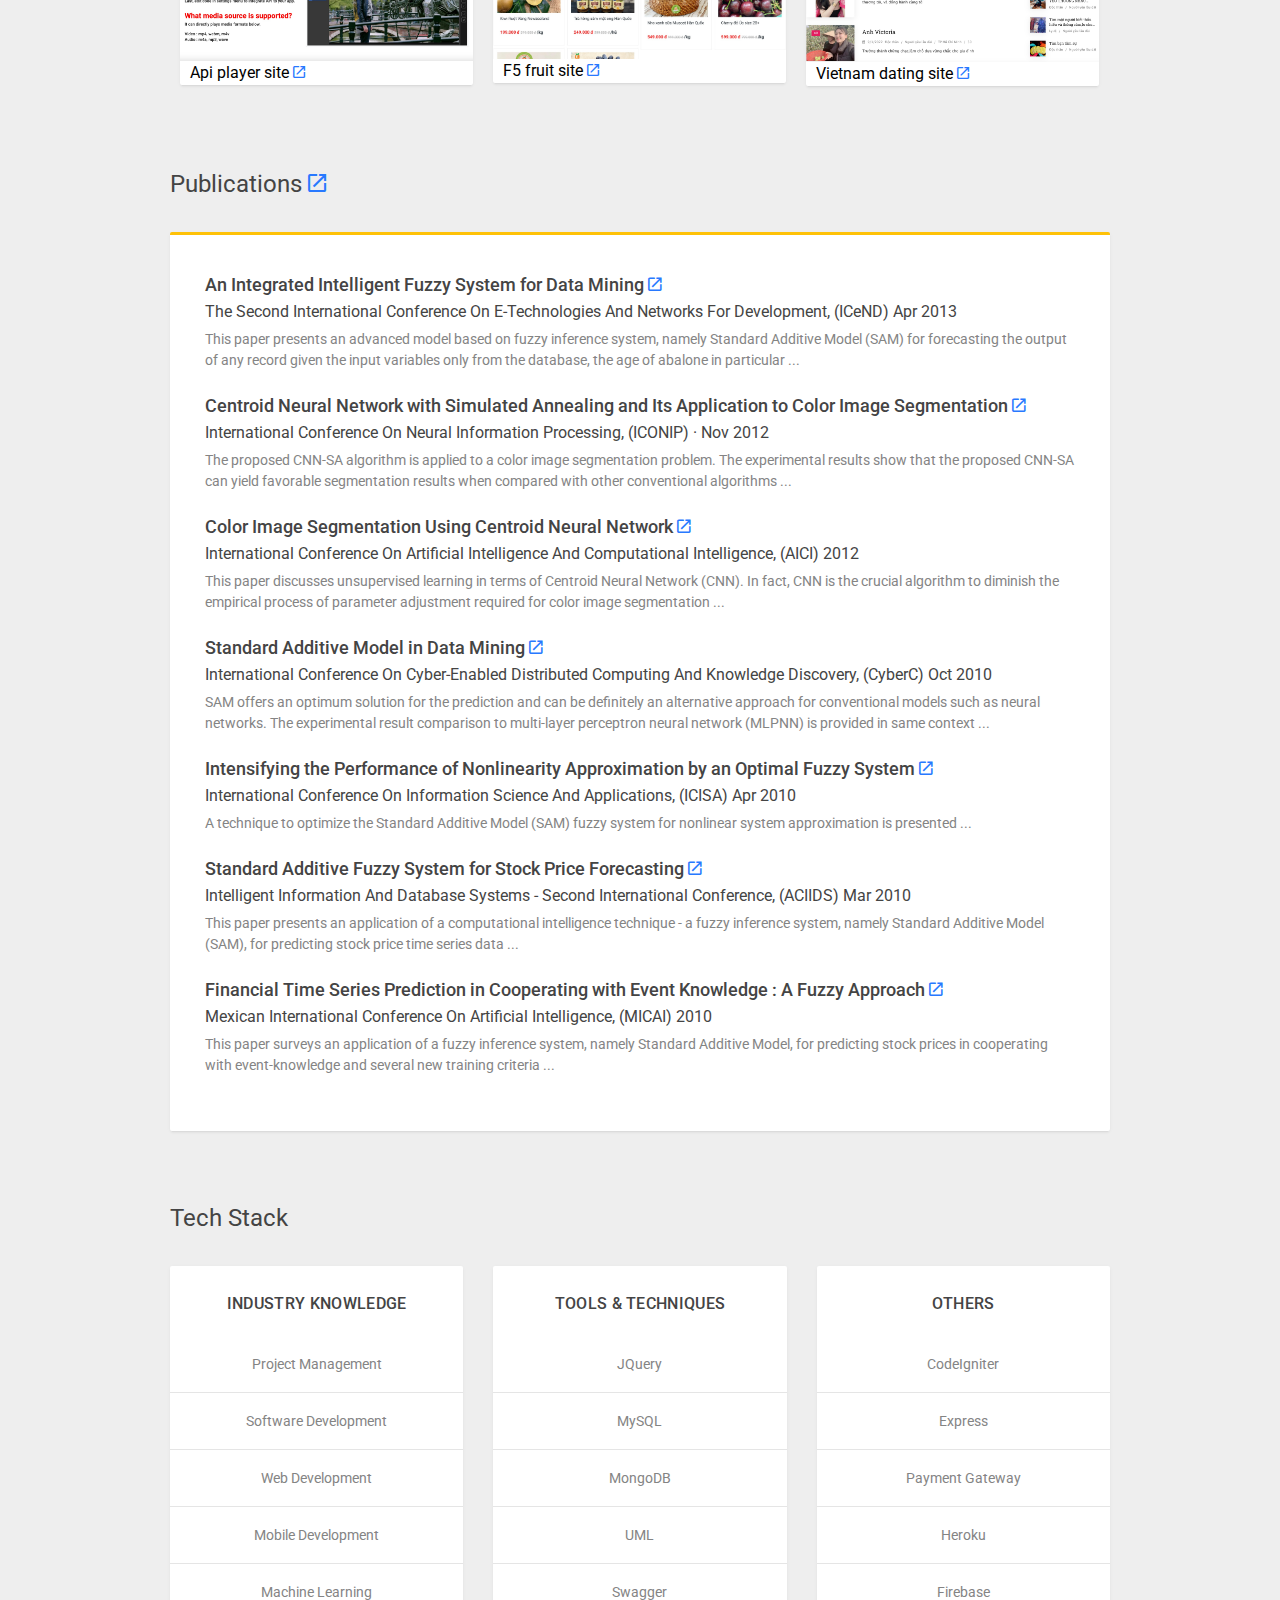
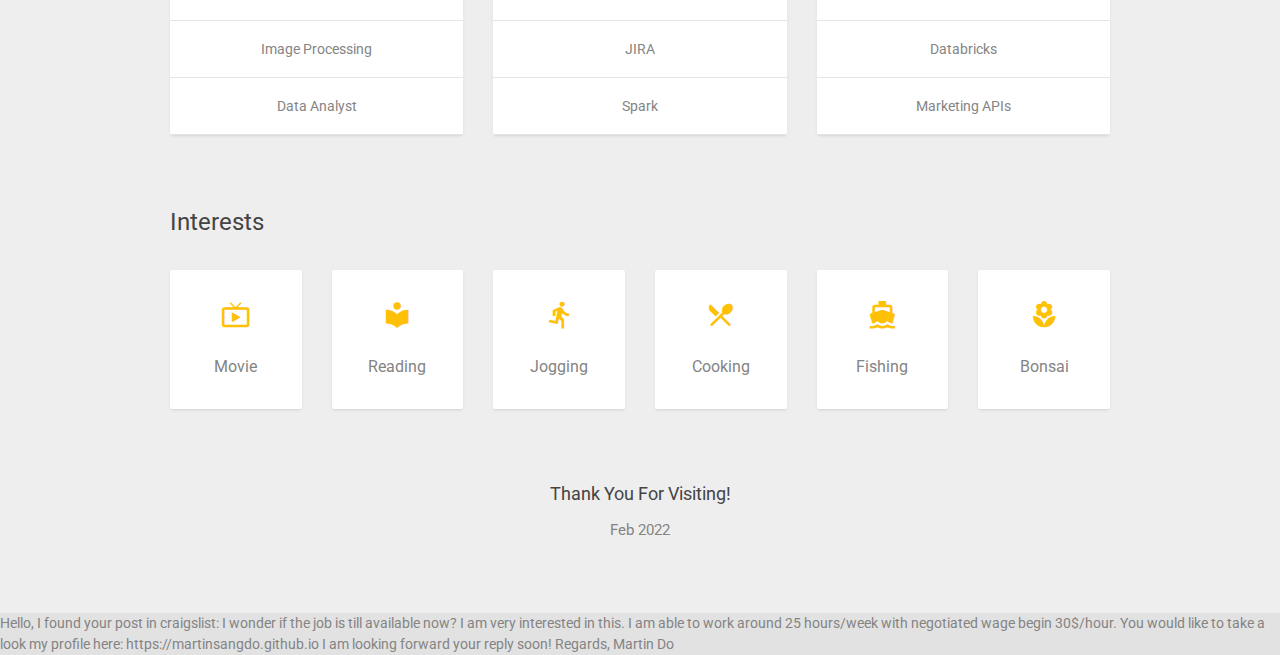
==== commit 09e8d593: "- add CV pdf" ====
--- a/index.html
+++ b/index.html
@@ -162,7 +162,7 @@
 													<h1>Sang Do Thanh, PMP</h1>
 													<h5 class="mt-20 font-grey">Project manager, Scrum master, Data scientist, Mobile developer, Full stack developer</h5>
 													<div class="mt-30">
-														<!-- <a id="download_cv" class="mdl-button mdl-js-button mdl-button--raised mdl-js-ripple-effect  bg-green font-white mr-10" href="#" data-upgraded=",MaterialButton,MaterialRipple">download cv<span class="mdl-button__ripple-container"><span class="mdl-ripple"></span></span></a> -->
+														 <a id="download_cv" class="mdl-button mdl-js-button mdl-button--raised mdl-js-ripple-effect bg-green font-white mr-10" href="./files/DoThanhSang_Resume_2022_SD.pdf" data-upgraded=",MaterialButton,MaterialRipple">download cv<span class="mdl-button__ripple-container"><span class="mdl-ripple"></span></span></a>
 														<a class="mdl-button mdl-js-button mdl-button--raised mdl-js-ripple-effect bg-blue font-white" href="mailto:martin.sangdo@gmail.com">email me<span class="mdl-button__ripple-container"><span class="mdl-ripple"></span></span></a>
 													</div>
 												</div>
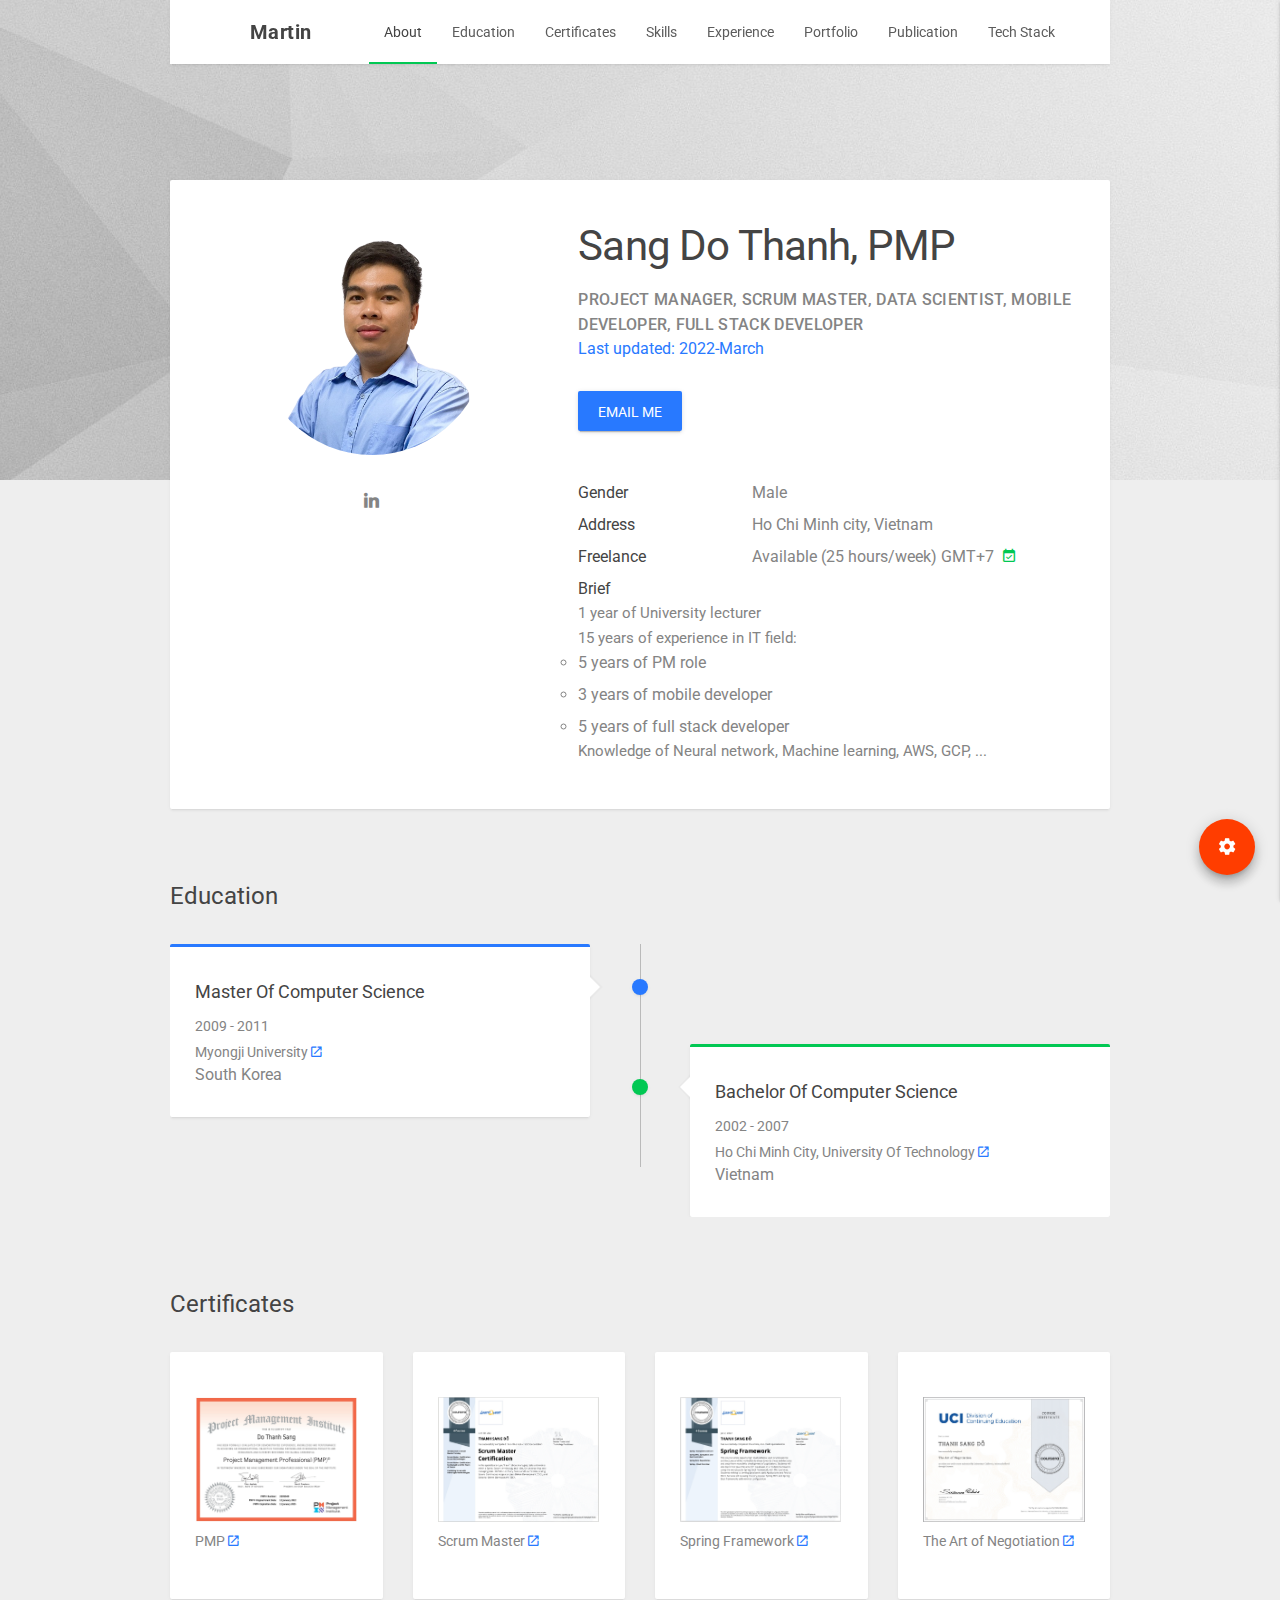
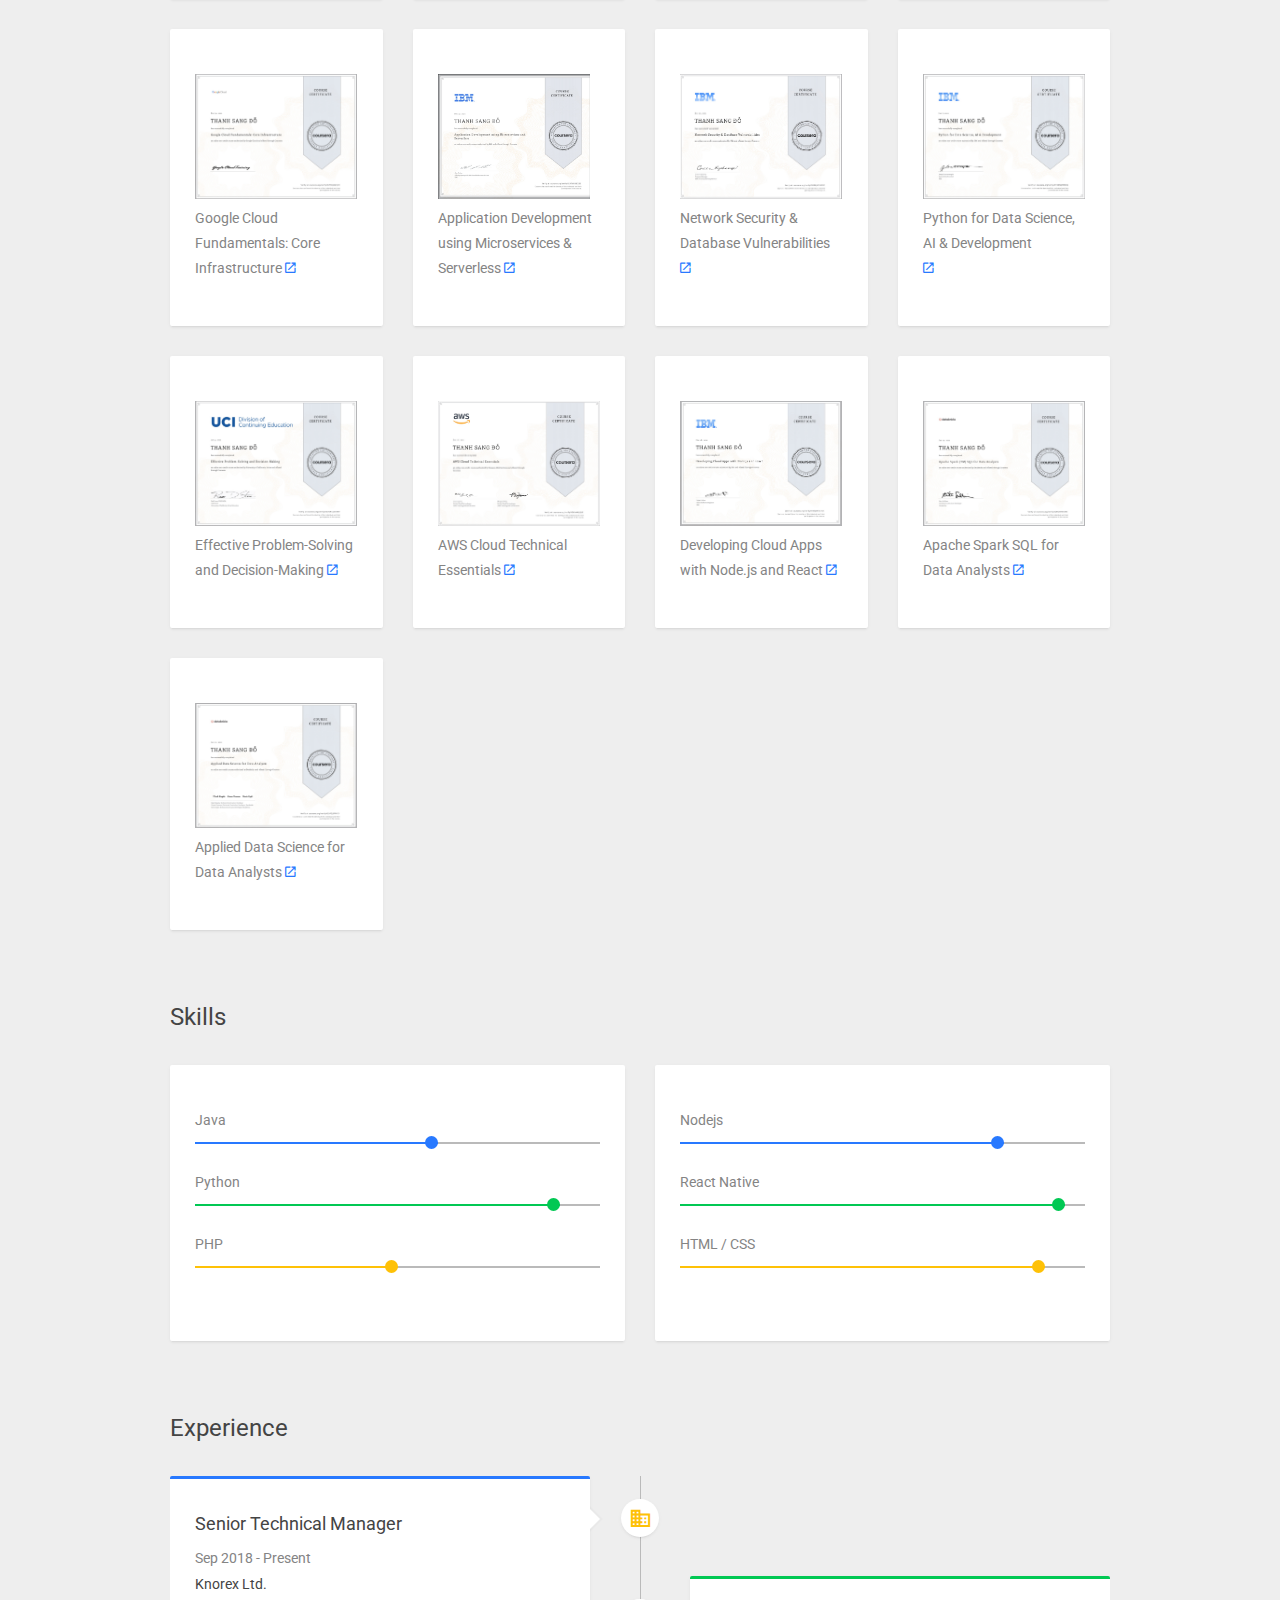
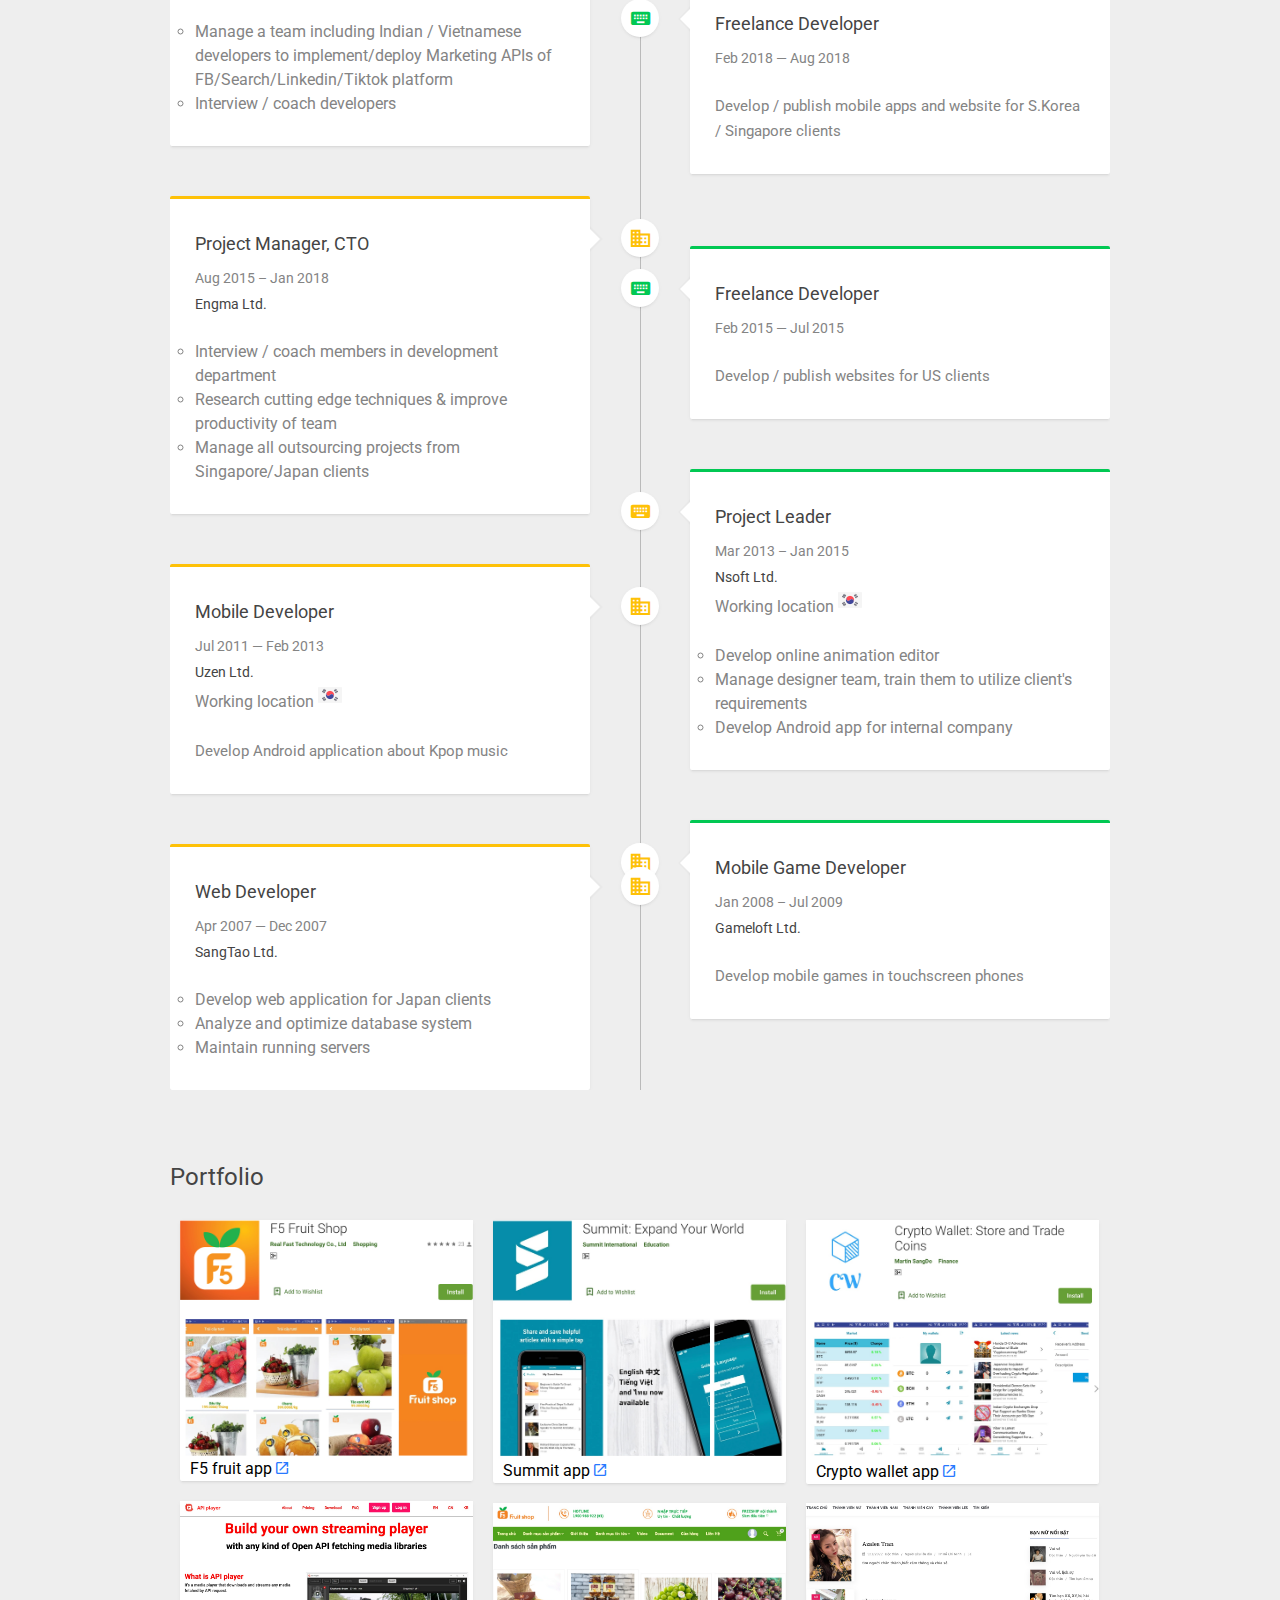
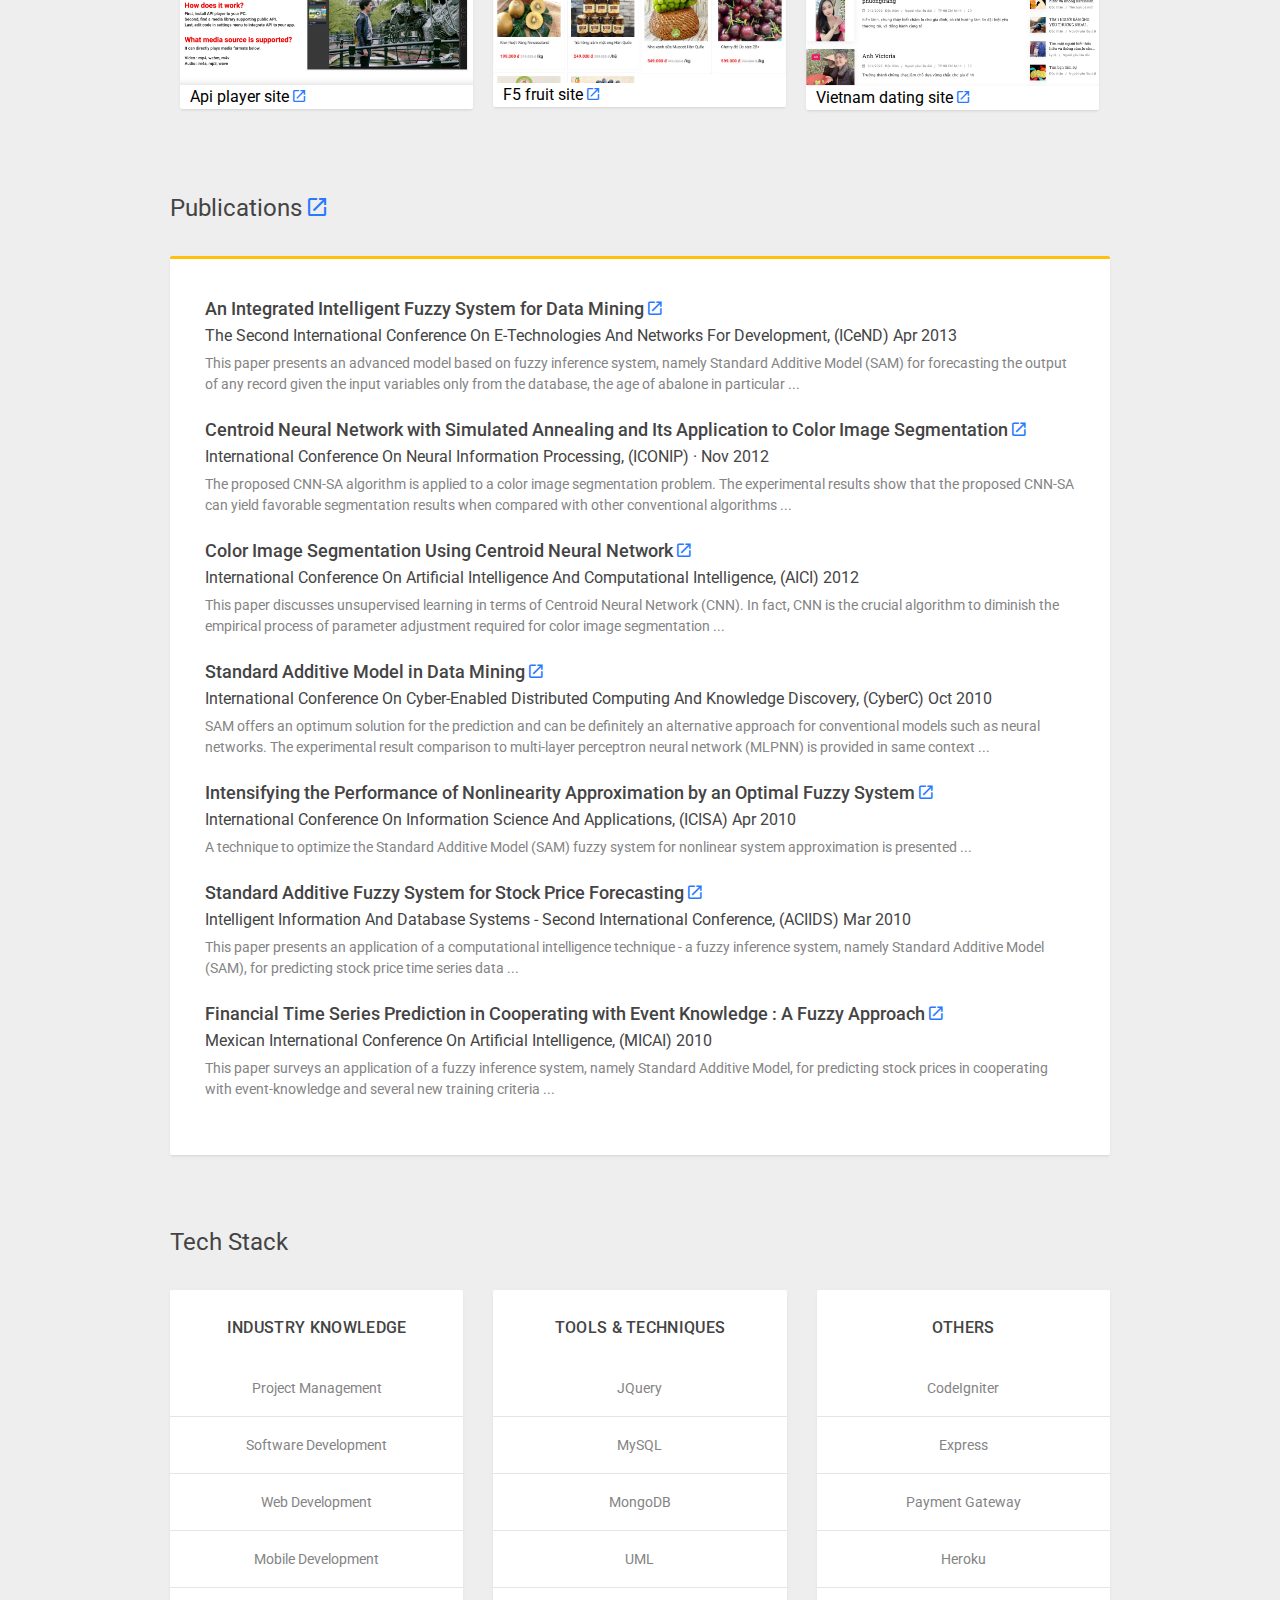
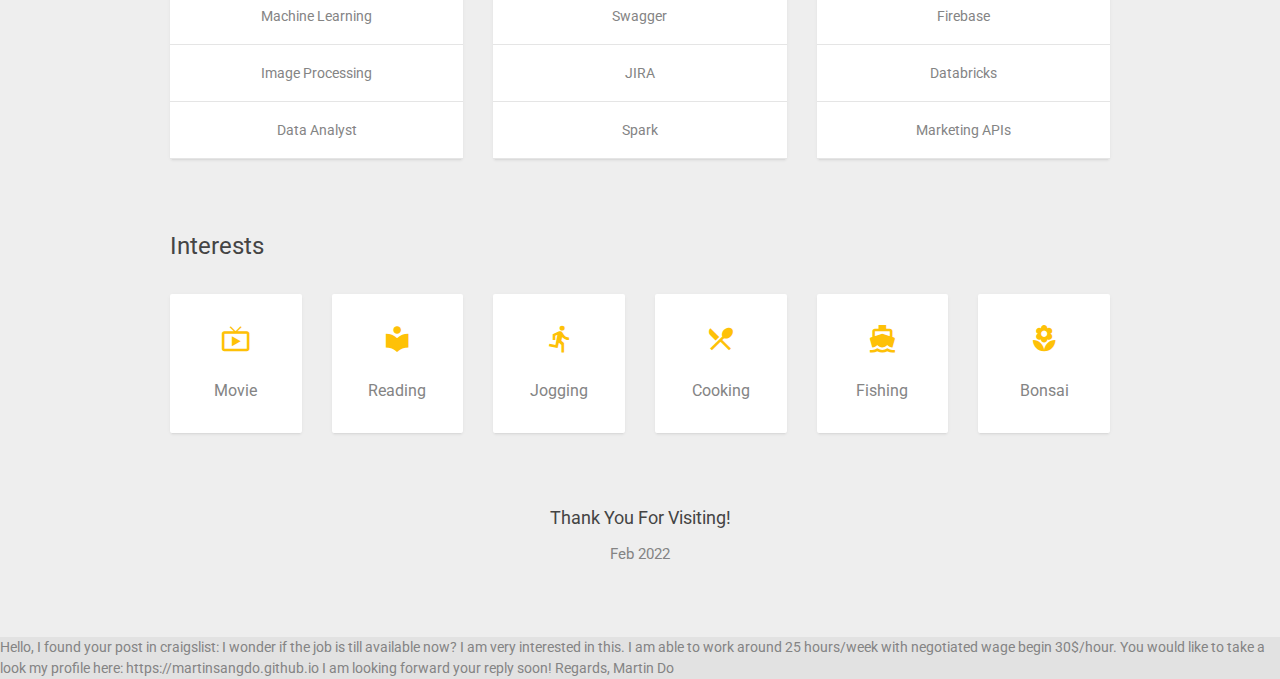
==== commit 1c7594b2: "- remove CV link" ====
--- a/index.html
+++ b/index.html
@@ -161,8 +161,9 @@
 												<div class="info-wrap">
 													<h1>Sang Do Thanh, PMP</h1>
 													<h5 class="mt-20 font-grey">Project manager, Scrum master, Data scientist, Mobile developer, Full stack developer</h5>
+													<div class="font-blue">Last updated: 2022-March</div>
 													<div class="mt-30">
-														 <a id="download_cv" class="mdl-button mdl-js-button mdl-button--raised mdl-js-ripple-effect bg-green font-white mr-10" href="./files/DoThanhSang_Resume_2022_SD.pdf" data-upgraded=",MaterialButton,MaterialRipple">download cv<span class="mdl-button__ripple-container"><span class="mdl-ripple"></span></span></a>
+<!--														 <a id="download_cv" class="mdl-button mdl-js-button mdl-button&#45;&#45;raised mdl-js-ripple-effect bg-green font-white mr-10" href="./files/DoThanhSang_Resume_2022_SD.pdf" data-upgraded=",MaterialButton,MaterialRipple">download cv<span class="mdl-button__ripple-container"><span class="mdl-ripple"></span></span></a>-->
 														<a class="mdl-button mdl-js-button mdl-button--raised mdl-js-ripple-effect bg-blue font-white" href="mailto:martin.sangdo@gmail.com">email me<span class="mdl-button__ripple-container"><span class="mdl-ripple"></span></span></a>
 													</div>
 												</div>
--- a/files/style.css
+++ b/files/style.css
@@ -996,7 +996,7 @@
     height: 123px;
     width: 123px;
     border-radius: 50%;
-    background: url("../img/profile2.jpg");
+    background: url("../img/square_profile.png");
     background-size: cover;
     margin: 0 auto; }
   .mdl-layout__drawer .candidate-name {
@@ -1173,7 +1173,7 @@
   height: 230px;
   width: 230px;
   border-radius: 50%;
-  background: url("../img/profile2.jpg");
+  background: url("../img/square_profile.png");
   background-size: cover;
   margin: 0 auto; }
 .about-sec .social-icons {
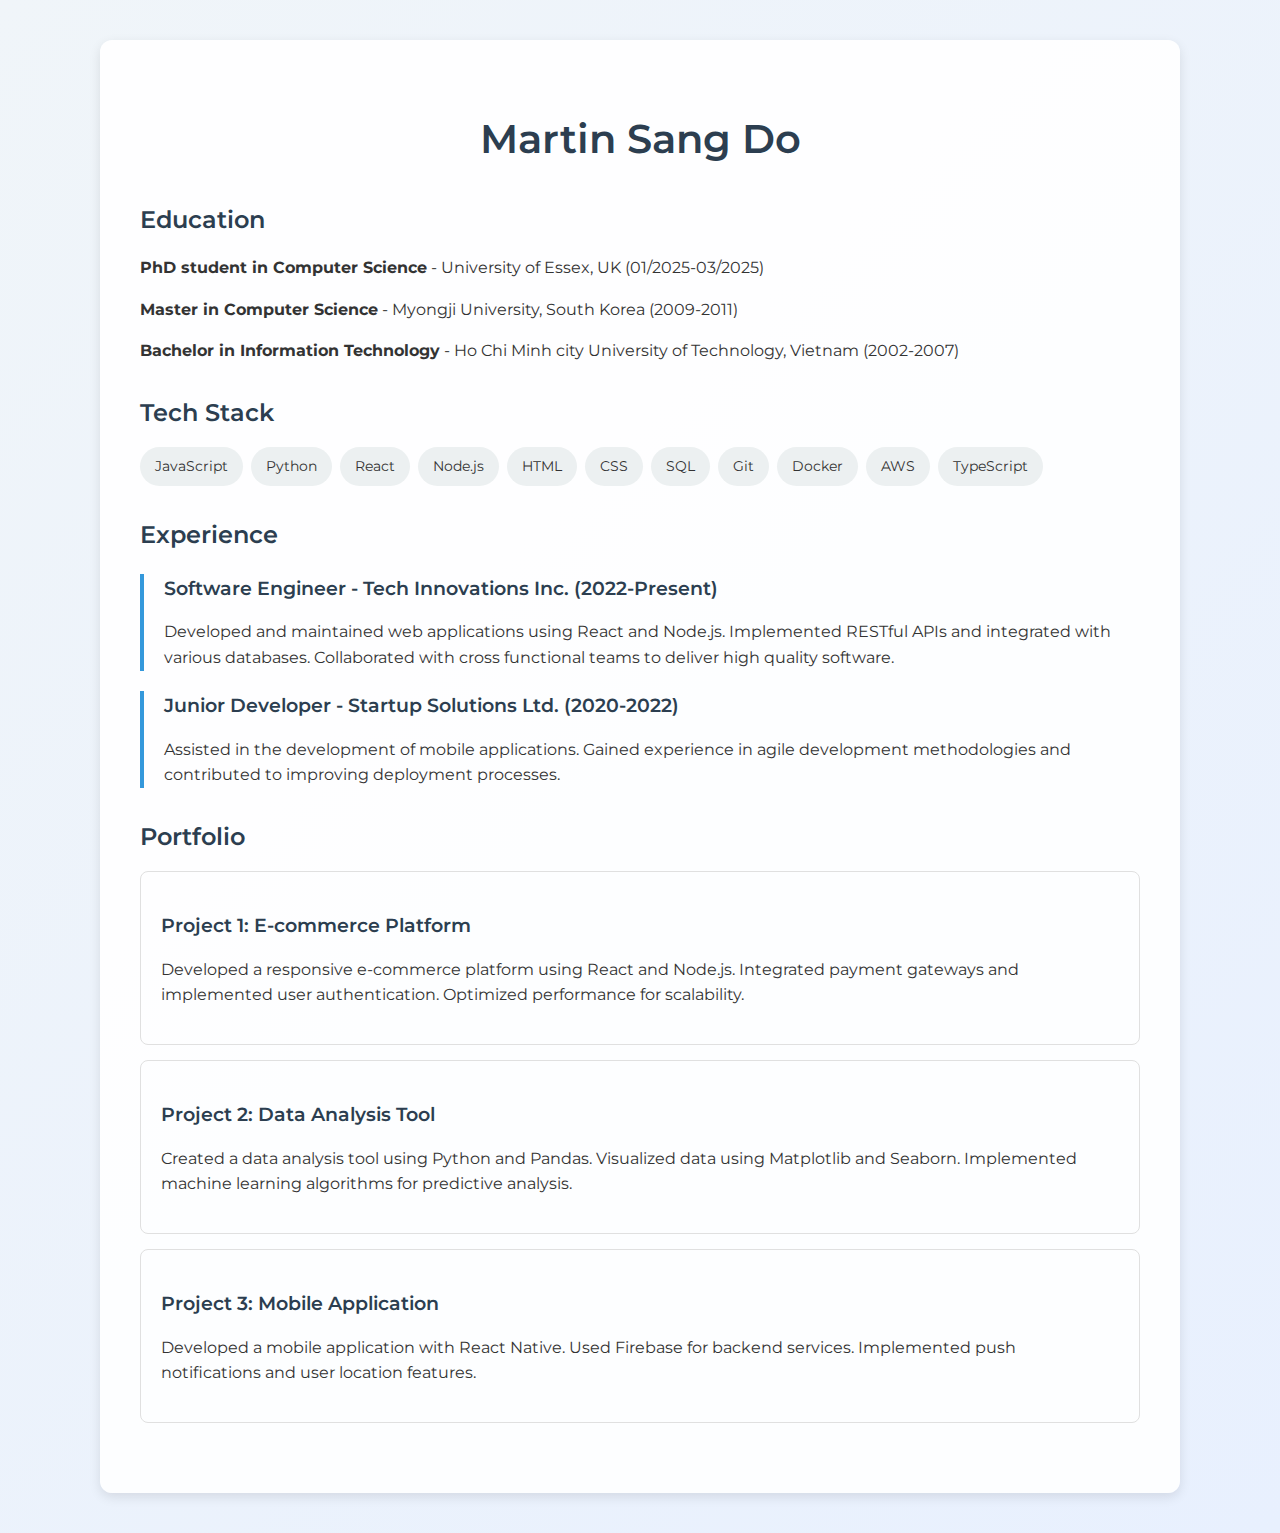
==== commit 765c298a: "- remove unnecessary files" ====
--- a/index.html
+++ b/index.html
@@ -1,954 +1,70 @@
 <!DOCTYPE html>
-<html lang="en" class="no-js mdl-js">
+<html lang="en">
 <head>
-		<meta name="viewport" content="width=device-width, initial-scale=1.0, maximum-scale=1.0, user-scalable=no"/>
-		<title>Martin Sang Do Resume</title>
-		<meta name="description" content="Martin Sang Do Resume"/>
-		<meta name="keywords" content="Martin Sang Do Resume"/>
-		<meta name="author" content="Martin Sang Do Resume"/>
-		<link rel="icon" type="image/png" sizes="16x16" href="./img/favicon.ico"/>
-		<!--CSS-->
-		<link rel="stylesheet" type="text/css" href="./files/style.css"/>
-		<meta property="og:title" content="Sang Do Thanh Martin profile" />
-		<meta property="og:description" content="Sang Do Thanh Martin profile resume CV" />
-		<meta property="og:image" content="https://martinsangdo.github.io/img/cert/pmp.jpg" />
-	<link rel="stylesheet" type="text/css" href="./files/custom.css"/>
+    <meta charset="UTF-8"/>
+    <meta name="author" content="Martin Sang Do"/>
+    <meta name="viewport" content="width=device-width, initial-scale=1.0"/>
+    <link rel="stylesheet" href="common/base.css"/>
+    <link rel="stylesheet" href="common/style.css"/>
+    <link href="https://fonts.googleapis.com/css2?family=Montserrat:wght@400;600&display=swap" rel="stylesheet">
+
+    <title>Martin Sang Do Profile</title>
 </head>
+<body>
+    <div class="container">
+        <h1>Martin Sang Do</h1>
 
-	<body id="body" data-ng-app="contactApp" class="ng-scope">
+        <section class="section">
+            <h2>Education</h2>
+            <p><strong>PhD student in Computer Science</strong> - University of Essex, UK (01/2025-03/2025)</p>
+            <p><strong>Master in Computer Science</strong> - Myongji University, South Korea (2009-2011)</p>
+            <p><strong>Bachelor in Information Technology</strong> - Ho Chi Minh city University of Technology, Vietnam (2002-2007)</p>
+        </section>
 
-		<!--Preloader-->
-		<div class="preloader-it" style="display: none;">
-			<div class="mdl-spinner mdl-js-spinner is-active is-upgraded" data-upgraded=",MaterialSpinner"><div class="mdl-spinner__layer mdl-spinner__layer-1"><div class="mdl-spinner__circle-clipper mdl-spinner__left"><div class="mdl-spinner__circle"></div></div><div class="mdl-spinner__gap-patch"><div class="mdl-spinner__circle"></div></div><div class="mdl-spinner__circle-clipper mdl-spinner__right"><div class="mdl-spinner__circle"></div></div></div><div class="mdl-spinner__layer mdl-spinner__layer-2"><div class="mdl-spinner__circle-clipper mdl-spinner__left"><div class="mdl-spinner__circle"></div></div><div class="mdl-spinner__gap-patch"><div class="mdl-spinner__circle"></div></div><div class="mdl-spinner__circle-clipper mdl-spinner__right"><div class="mdl-spinner__circle"></div></div></div><div class="mdl-spinner__layer mdl-spinner__layer-3"><div class="mdl-spinner__circle-clipper mdl-spinner__left"><div class="mdl-spinner__circle"></div></div><div class="mdl-spinner__gap-patch"><div class="mdl-spinner__circle"></div></div><div class="mdl-spinner__circle-clipper mdl-spinner__right"><div class="mdl-spinner__circle"></div></div></div><div class="mdl-spinner__layer mdl-spinner__layer-4"><div class="mdl-spinner__circle-clipper mdl-spinner__left"><div class="mdl-spinner__circle"></div></div><div class="mdl-spinner__gap-patch"><div class="mdl-spinner__circle"></div></div><div class="mdl-spinner__circle-clipper mdl-spinner__right"><div class="mdl-spinner__circle"></div></div></div></div>
-		</div>
-		<!--/Preloader-->
+        <section class="section">
+            <h2>Tech Stack</h2>
+            <div class="tech-stack">
+                <span>JavaScript</span>
+                <span>Python</span>
+                <span>React</span>
+                <span>Node.js</span>
+                <span>HTML</span>
+                <span>CSS</span>
+                <span>SQL</span>
+                <span>Git</span>
+                <span>Docker</span>
+                <span>AWS</span>
+                <span>TypeScript</span>
+            </div>
+        </section>
 
-		<!--Main Wrapper-->
-		<div class="main-wrapper">
+        <section class="section">
+            <h2>Experience</h2>
+            <div class="experience">
+                <h3>Software Engineer - Tech Innovations Inc. (2022-Present)</h3>
+                <p>Developed and maintained web applications using React and Node.js. Implemented RESTful APIs and integrated with various databases. Collaborated with cross functional teams to deliver high quality software.</p>
+            </div>
+            <div class="experience">
+                <h3>Junior Developer - Startup Solutions Ltd. (2020-2022)</h3>
+                <p>Assisted in the development of mobile applications. Gained experience in agile development methodologies and contributed to improving deployment processes.</p>
+            </div>
+        </section>
 
-			<!--Bg Image-->
-			<div class="bg-struct bg-img"></div>
-			<!--/Bg Image-->
-
-			<div class="mdl-layout__container"><div class="mdl-js-layout mdl-layout--fixed-header has-drawer is-upgraded" data-upgraded=",MaterialLayout">
-
-				<!--Top Header-->
-				<header class="mdl-layout__header is-casting-shadow">
-					<div class="mdl-layout__header-row mdl-scroll-spy-1">
-						<!-- Title -->
-						<a href="./"><span class="mdl-layout-title">Martin</span></a>
-						<div class="mdl-layout-spacer"></div>
-						<ul class="nav mdl-navigation mdl-layout--large-screen-only">
-							<li class="active"><a class="mdl-navigation__link" data-scroll="" href="#body">about</a></li>
-							<li class=""><a class="mdl-navigation__link" data-scroll="" href="#education_sec">education</a></li>
-							<li class=""><a class="mdl-navigation__link" data-scroll="" href="#profile_sec">Certificates</a></li>
-							<li class=""><a class="mdl-navigation__link" data-scroll="" href="#skills_sec">skills</a></li>
-							<li class=""><a class="mdl-navigation__link" data-scroll="" href="#experience_sec">experience</a></li>
-							<li class=""><a class="mdl-navigation__link" data-scroll="" href="#portfolio_sec">portfolio</a></li>
-							<li class=""><a class="mdl-navigation__link" data-scroll="" href="#references_sec">publication</a></li>
-							<li class=""><a class="mdl-navigation__link" data-scroll="" href="#tech_stack_sec">Tech stack</a></li>
-						</ul>
-					</div>
-				</header>
-				<!--/Top Header-->
-
-				<!--Setting-->
-				<div class="mdl-layout__drawer-right settings-drawer">
-					<div class="slimScrollDiv" style="position: relative; overflow: hidden; width: auto; height: 100%;"><div class="nicescroll-bar" style="overflow: hidden; width: auto; height: 100%;">
-						<span class="mdl-layout-title bg-blue font-white">
-							<span>options</span>
-						</span>
-						<div class="layout-switcher-wrap overflow-hide border-bottom-sep">
-							<ul>
-								<li><span class="layout-title">box layout</span>
-									<span class="layout-switcher">
-										<label class="mdl-switch mdl-js-switch mdl-js-ripple-effect mdl-js-ripple-effect--ignore-events is-upgraded" data-mdl-for="switch-1" data-upgraded=",MaterialSwitch,MaterialRipple">
-										  <input type="checkbox" id="switch-1" class="mdl-switch__input">
-										  <span class="mdl-switch__label"></span>
-										<div class="mdl-switch__track"></div><div class="mdl-switch__thumb"><span class="mdl-switch__focus-helper"></span></div><span class="mdl-switch__ripple-container mdl-js-ripple-effect mdl-ripple--center" data-upgraded=",MaterialRipple"><span class="mdl-ripple"></span></span></label>
-									</span>
-								</li>
-								<li>
-									<span class="layout-title">dark mode</span>
-									<span class="layout-switcher">
-										<label class="mdl-switch mdl-js-switch mdl-js-ripple-effect mdl-js-ripple-effect--ignore-events is-upgraded" data-mdl-for="switch-2" data-upgraded=",MaterialSwitch,MaterialRipple">
-										  <input type="checkbox" id="switch-2" class="mdl-switch__input">
-										  <span class="mdl-switch__label"></span>
-										<div class="mdl-switch__track"></div><div class="mdl-switch__thumb"><span class="mdl-switch__focus-helper"></span></div><span class="mdl-switch__ripple-container mdl-js-ripple-effect mdl-ripple--center" data-upgraded=",MaterialRipple"><span class="mdl-ripple"></span></span></label>
-									</span>
-								</li>
-								<li>
-									<span class="layout-title">header full width</span>
-									<span class="layout-switcher">
-										<label class="mdl-switch mdl-js-switch mdl-js-ripple-effect mdl-js-ripple-effect--ignore-events is-upgraded" data-mdl-for="switch-3" data-upgraded=",MaterialSwitch,MaterialRipple">
-										  <input type="checkbox" id="switch-3" class="mdl-switch__input">
-										  <span class="mdl-switch__label"></span>
-										<div class="mdl-switch__track"></div><div class="mdl-switch__thumb"><span class="mdl-switch__focus-helper"></span></div><span class="mdl-switch__ripple-container mdl-js-ripple-effect mdl-ripple--center" data-upgraded=",MaterialRipple"><span class="mdl-ripple"></span></span></label>
-									</span>
-								</li>
-							</ul>
-						</div>
-						<div class="hero-switcher-wrap overflow-hide">
-							<span class="hero-switcher-title">Hero background</span>
-							<div class="mb-20">
-								<span class="hero-switcher-cat-title">image bg</span>
-								<ul>
-									<li id="imbg_1"></li>
-									<li id="imbg_2"></li>
-									<li id="imbg_3"></li>
-									<li id="imbg_4"></li>
-								</ul>
-							</div>
-							<div class="mb-20">
-								<span class="hero-switcher-cat-title">pattern bg</span>
-								<ul>
-									<li id="pattrnbg_1"></li>
-									<li id="pattrnbg_2"></li>
-									<li id="pattrnbg_3"></li>
-									<li id="pattrnbg_4"></li>
-								</ul>
-							</div>
-							<div class="mb-20">
-								<span class="hero-switcher-cat-title">abstract bg</span>
-								<ul>
-									<li id="abstctbg_1"></li>
-									<li id="abstctbg_2"></li>
-									<li id="abstctbg_3"></li>
-									<li id="abstctbg_4"></li>
-								</ul>
-							</div>
-							<div class="mb-20">
-								<span class="hero-switcher-cat-title">color bg</span>
-								<ul>
-									<li id="colorbg_1"></li>
-									<li id="colorbg_2"></li>
-									<li id="colorbg_3"></li>
-									<li id="colorbg_4"></li>
-								</ul>
-							</div>
-							<div class="mt-10 mb-30">
-								<a id="reset" class="mdl-button mdl-js-button mdl-button--raised mdl-js-ripple-effect  font-dark margin-lr-auto" href="#" data-upgraded=",MaterialButton,MaterialRipple">reset<span class="mdl-button__ripple-container"><span class="mdl-ripple"></span></span></a>
-							</div>
-						</div>
-					</div><div class="slimScrollBar" style="background: rgb(1, 200, 83); width: 5px; position: absolute; top: 0px; opacity: 1; display: block; border-radius: 7px; z-index: 99; right: 1px; height: 657.398px;"></div><div class="slimScrollRail" style="width: 5px; height: 100%; position: absolute; top: 0px; display: none; border-radius: 7px; background: rgb(51, 51, 51); opacity: 0.2; z-index: 90; right: 1px;"></div></div>
-				</div>
-				<!--/Setting-->
-
-				<!--Main Content-->
-				<div class="main-content relative">
-					<div class="container">
-
-						<!--About Sec-->
-						<section class="about-sec mt-180 mt-sm-120  mb-30">
-							<div class="row">
-								<div class="col-lg-12">
-									<div class="mdl-card mdl-shadow--2dp">
-										<div class="row">
-											<div class="col-md-5 col-xs-12 mb-30">
-												<div class="candidate-img mb-35"></div>
-												<ul class="social-icons">
-													<li>
-														<a class="linkedin-link" href="https://www.linkedin.com/in/dtsang012" target="_blank" title="LinkedIn profile">
-															<i id="tt3" class="zmdi zmdi-linkedin" tabindex="0"></i>
-															<div class="mdl-tooltip" data-mdl-for="tt3" data-upgraded=",MaterialTooltip">
-																linkedin
-															</div>
-														</a>
-													</li>
-												</ul>
-											</div>
-											<div class="col-md-7 col-xs-12">
-												<div class="info-wrap">
-													<h1>Sang Do Thanh, PMP</h1>
-													<h5 class="mt-20 font-grey">Project manager, Scrum master, Data scientist, Mobile developer, Full stack developer</h5>
-													<div class="font-blue">Last updated: 2022-March</div>
-													<div class="mt-30">
-<!--														 <a id="download_cv" class="mdl-button mdl-js-button mdl-button&#45;&#45;raised mdl-js-ripple-effect bg-green font-white mr-10" href="./files/DoThanhSang_Resume_2022_SD.pdf" data-upgraded=",MaterialButton,MaterialRipple">download cv<span class="mdl-button__ripple-container"><span class="mdl-ripple"></span></span></a>-->
-														<a class="mdl-button mdl-js-button mdl-button--raised mdl-js-ripple-effect bg-blue font-white" href="mailto:martin.sangdo@gmail.com">email me<span class="mdl-button__ripple-container"><span class="mdl-ripple"></span></span></a>
-													</div>
-												</div>
-												<ul class="profile-wrap mt-50">
-													<li>
-														<div class="profile-title">Gender</div>
-														<div class="profile-desc">Male</div>
-													</li>
-													<li>
-														<div class="profile-title">address</div>
-														<div class="profile-desc">
-															Ho Chi Minh city, Vietnam
-														</div>
-													</li>
-													<li>
-														<div class="profile-title">freelance</div>
-														<div class="profile-desc relative">Available (25 hours/week) GMT+7
-															<i id="datepickopn" class="zmdi zmdi-calendar-check font-green pl-5"></i>
-														</div>
-													</li>
-													<li>
-														<div class="profile-title">Brief</div>
-														<div class="profile-desc">
-															<p>1 year of University lecturer</p>
-															<p>15 years of experience in IT field:</p>
-															<ul style="list-style-type:circle">
-																<li>5 years of PM role</li>
-																<li>3 years of mobile developer</li>
-																<li>5 years of full stack developer</li>
-															</ul>
-															<p>Knowledge of Neural network, Machine learning, AWS, GCP, ...</p>
-														</div>
-													</li>
-												</ul>
-											</div>
-										</div>
-									</div>
-								</div>
-							</div>
-						</section>
-						<!--/About Sec-->
-
-            <!--Education Sec-->
-						<section id="education_sec" class="education-sec sec-pad-top-sm">
-							<h2 class="mb-30">education</h2>
-							<div class="timeline-wrap overflow-hide mb-30">
-								<ul class="timeline">
-									<li>
-										<div class="timeline-badge bg-blue no-icon"></div>
-										<div class="timeline-panel mdl-card mdl-shadow--2dp pt-30 pb-30 border-top-blue">
-											<div class="timeline-heading">
-												<h4 class="mb-10">Master of computer science</h4>
-												<span class="duration mb-5">2009 - 2011</span>
-												<span class="institution"><a href="https://www.mju.ac.kr/us/index.do" target="_blank">Myongji university <i class="zmdi zmdi-open-in-new font-blue"></i></a></span>
-                        						<span class="">South Korea</span>
-											</div>
-										</div>
-									</li>
-
-									<li class="timeline-inverted">
-										<div class="timeline-badge bg-green no-icon"></div>
-										<div class="timeline-panel mdl-card mdl-shadow--2dp  pt-30 pb-30 border-top-green">
-											<div class="timeline-heading">
-												<h4 class="mb-10">Bachelor of computer science</h4>
-												<span class="duration mb-5">2002 - 2007</span>
-												<span class="institution"><a href="https://www.hcmut.edu.vn/en" target="_blank">Ho Chi Minh city, University of Technology <i class="zmdi zmdi-open-in-new font-blue"></i></a></span>
-                        						<span>Vietnam</span>
-											</div>
-										</div>
-									</li>
-									<li class="clearfix no-float"></li>
-								</ul>
-							</div>
-						</section>
-						<!--/Education Sec-->
-
-            <!--Profile Sec-->
-						<section id="profile_sec" class="profile-sec sec-pad-top-sm">
-							<h2 class="mb-30">certificates</h2>
-							<!--
-							<div class="row">
-								<div class="col-md-3 col-sm-6 col-xs-12 mb-30">
-									<div class="mdl-card mdl-shadow--2dp">
-										<img src="./img/cert/serverless.jpg" class="my_cert_img"/>
-										<p>Project Management Professional (PMP)</p>
-
-									</div>
-								</div>
-								<div class="col-md-3 col-sm-6 col-xs-12 mb-30">
-									<div class="mdl-card mdl-shadow--2dp">
-										<img src="./img/cert/serverless.jpg" class="my_cert_img"/>
-										<p>Professional Scrum Master (PSM I)</p>
-									</div>
-								</div>
-								<div class="col-md-3 col-sm-6 col-xs-12 mb-30">
-									<div class="mdl-card mdl-shadow--2dp">
-										<img src="./img/cert/serverless.jpg" class="my_cert_img"/>
-										<p>AWS Solution Architect - Association</p>
-
-									</div>
-								</div>
-								<div class="col-md-3 col-sm-6 col-xs-12 mb-30">
-									<div class="mdl-card mdl-shadow--2dp">
-										<img src="./img/cert/serverless.jpg" class="my_cert_img"/>
-										<p>IBM Data Science</p><br/>
-									</div>
-								</div>
-							</div>
-							-->
-							<div class="row">
-								<div class="col-md-3 col-sm-6 col-xs-12 mb-30">
-									<div class="mdl-card mdl-shadow--2dp">
-										<img src="./img/cert/pmp.jpg" class="my_cert_img"/>
-										<p><a href="https://www.credly.com/badges/d5d98654-48c6-459b-b101-de02947a4ffa" target="_blank">PMP <i class="zmdi zmdi-open-in-new font-blue"></i></a></p>
-									</div>
-								</div>
-								<div class="col-md-3 col-sm-6 col-xs-12 mb-30">
-									<div class="mdl-card mdl-shadow--2dp">
-										<img src="./img/cert/scrum.jpg" class="my_cert_img"/>
-										<p><a href="https://www.coursera.org/account/accomplishments/specialization/certificate/676MQDJY763G" target="_blank">Scrum Master <i class="zmdi zmdi-open-in-new font-blue"></i></a></p>
-									</div>
-								</div>
-								<div class="col-md-3 col-sm-6 col-xs-12 mb-30">
-									<div class="mdl-card mdl-shadow--2dp">
-										<img src="./img/cert/spring.jpg" class="my_cert_img"/>
-										<p><a href="https://www.coursera.org/account/accomplishments/specialization/certificate/55UTNJ6TDKTN" target="_blank">Spring Framework <i class="zmdi zmdi-open-in-new font-blue"></i></a></p>
-									</div>
-								</div>
-								<div class="col-md-3 col-sm-6 col-xs-12 mb-30">
-									<div class="mdl-card mdl-shadow--2dp">
-										<img src="./img/cert/nego.jpg" class="my_cert_img"/>
-										<p><a href="https://www.coursera.org/account/accomplishments/certificate/V5KUBVJ5K4ZL" target="_blank">The Art of Negotiation <i class="zmdi zmdi-open-in-new font-blue"></i></a></p>
-									</div>
-								</div>
-							</div>
-							<div class="row">
-								<div class="col-md-3 col-sm-6 col-xs-12 mb-30">
-									<div class="mdl-card mdl-shadow--2dp">
-										<img src="./img/cert/gg_cloud.jpg" class="my_cert_img"/>
-										<p><a href="https://www.coursera.org/account/accomplishments/certificate/HVKVKJ3Q7JCR" target="_blank">Google Cloud Fundamentals: Core Infrastructure <i class="zmdi zmdi-open-in-new font-blue"></i></a></p>
-									</div>
-								</div>
-								<div class="col-md-3 col-sm-6 col-xs-12 mb-30">
-									<div class="mdl-card mdl-shadow--2dp">
-										<img src="./img/cert/serverless.jpg" class="my_cert_img"/>
-										<p><a href="https://www.coursera.org/account/accomplishments/certificate/52KTM888Z2EE" target="_blank">Application Development using Microservices & Serverless <i class="zmdi zmdi-open-in-new font-blue"></i></a></p>
-									</div>
-								</div>
-								<div class="col-md-3 col-sm-6 col-xs-12 mb-30">
-									<div class="mdl-card mdl-shadow--2dp">
-										<img src="./img/cert/ibm_network.jpg" class="my_cert_img"/>
-										<p><a href="https://www.coursera.org/account/accomplishments/certificate/GBR6JU5YGCRF" target="_blank">Network Security & Database Vulnerabilities <i class="zmdi zmdi-open-in-new font-blue"></i></a></p>
-									</div>
-								</div>
-								<div class="col-md-3 col-sm-6 col-xs-12 mb-30">
-									<div class="mdl-card mdl-shadow--2dp">
-										<img src="./img/cert/python.jpg" class="my_cert_img"/>
-										<p><a href="https://www.coursera.org/account/accomplishments/certificate/5TU8FZJAM58Q" target="_blank">Python for Data Science, AI & Development <br/><i class="zmdi zmdi-open-in-new font-blue"></i></a></p>
-									</div>
-								</div>
-							</div>
-							<div class="row">
-								<div class="col-md-3 col-sm-6 col-xs-12 mb-30">
-									<div class="mdl-card mdl-shadow--2dp">
-										<img src="./img/cert/effect.jpg" class="my_cert_img"/>
-										<p><a href="https://www.coursera.org/account/accomplishments/certificate/D6D6HG2EV3W9" target="_blank">Effective Problem-Solving and Decision-Making <i class="zmdi zmdi-open-in-new font-blue"></i></a></p>
-									</div>
-								</div>
-								<div class="col-md-3 col-sm-6 col-xs-12 mb-30">
-									<div class="mdl-card mdl-shadow--2dp">
-										<img src="./img/cert/aws_cloud.jpg" class="my_cert_img"/>
-										<p><a href="https://www.coursera.org/account/accomplishments/certificate/Y569A4YJJQLE" target="_blank">AWS Cloud Technical Essentials <i class="zmdi zmdi-open-in-new font-blue"></i></a></p>
-									</div>
-								</div>
-								<div class="col-md-3 col-sm-6 col-xs-12 mb-30">
-									<div class="mdl-card mdl-shadow--2dp">
-										<img src="./img/cert/nodejs.jpg" class="my_cert_img"/>
-										<p><a href="https://www.coursera.org/account/accomplishments/certificate/P7WVJPP3S7CK" target="_blank">Developing Cloud Apps with Node.js and React <i class="zmdi zmdi-open-in-new font-blue"></i></a></p>
-									</div>
-								</div>
-								<div class="col-md-3 col-sm-6 col-xs-12 mb-30">
-									<div class="mdl-card mdl-shadow--2dp">
-										<img src="./img/cert/spark.jpg" class="my_cert_img"/>
-										<p><a href="https://www.coursera.org/account/accomplishments/certificate/42RN4VFKHXHE" target="_blank">Apache Spark SQL for Data Analysts <i class="zmdi zmdi-open-in-new font-blue"></i></a></p>
-									</div>
-								</div>
-							</div>
-							<div class="row">
-								<div class="col-md-3 col-sm-6 col-xs-12 mb-30">
-									<div class="mdl-card mdl-shadow--2dp">
-										<img src="./img/cert/data_science_databricks.jpg" class="my_cert_img"/>
-										<p><a href="https://www.coursera.org/account/accomplishments/certificate/KZAPZJ3PRYCY" target="_blank">Applied Data Science for Data Analysts <i class="zmdi zmdi-open-in-new font-blue"></i></a></p>
-									</div>
-								</div>
-							</div>
-						</section>
-						<!--/Profile Sec-->
-
-						<div id="enlarge_cert_container" class="enlarge_cert_container">
-							<img src=""/>
-						</div>
-
-
-						<!--Skills Sec-->
-						<section id="skills_sec" class="skills-sec sec-pad-top-sm">
-							<div class="row">
-								<div class="col-sm-6 mb-30">
-									<h2 class="mb-30">skills</h2>
-									<div class="mdl-card mdl-shadow--2dp">
-										<div class="mb-30">
-											<span class="progress-cat">Java</span>
-											<div class="progress-bar-graph">
-												<div class="progress-bar-wrap">
-													<div class="bar-wrap blue-bar">
-														<span data-width="80" style="width: 60%;"></span>
-													</div>
-												</div>
-											</div>
-										</div>
-										<div class="mb-30">
-											<span class="progress-cat">Python</span>
-											<div class="progress-bar-graph">
-												<div class="progress-bar-wrap">
-													<div class="bar-wrap green-bar">
-														<span data-width="60" style="width: 90%;"></span>
-													</div>
-												</div>
-											</div>
-										</div>
-										<div class="mb-30">
-											<span class="progress-cat">PHP</span>
-											<div class="progress-bar-graph">
-												<div class="progress-bar-wrap">
-													<div class="bar-wrap yellow-bar">
-														<span data-width="80" style="width: 50%;"></span>
-													</div>
-												</div>
-											</div>
-										</div>
-									</div>
-								</div>
-								<div class="col-sm-6 mb-30">
-									<h2 class="mb-30">&nbsp;</h2>
-										<div class="mdl-card mdl-shadow--2dp">
-										<div class="mb-30">
-											<span class="progress-cat">Nodejs</span>
-											<div class="progress-bar-graph">
-												<div class="progress-bar-wrap">
-													<div class="bar-wrap blue-bar">
-														<span data-width="80" style="width: 80%;"></span>
-													</div>
-												</div>
-											</div>
-										</div>
-										<div class="mb-30">
-											<span class="progress-cat">React Native</span>
-											<div class="progress-bar-graph">
-												<div class="progress-bar-wrap">
-													<div class="bar-wrap green-bar">
-														<span data-width="60" style="width: 95%;"></span>
-													</div>
-												</div>
-											</div>
-										</div>
-										<div class="mb-30">
-											<span class="progress-cat">HTML / CSS</span>
-											<div class="progress-bar-graph">
-												<div class="progress-bar-wrap">
-													<div class="bar-wrap yellow-bar">
-														<span data-width="90" style="width: 90%;"></span>
-													</div>
-												</div>
-											</div>
-										</div>
-									</div>
-								</div>
-							</div>
-						</section>
-						<!--/Skills Sec-->
-
-						<!--Experience Sec-->
-						<section id="experience_sec" class="experience-sec sec-pad-top-sm">
-							<h2 class="mb-30">experience</h2>
-							<div class="timeline-wrap  overflow-hide mb-30">
-								<ul class="timeline">
-									<li>
-										<div class="timeline-badge">
-											<i class="zmdi zmdi-city-alt font-yellow"></i>
-										</div>
-										<div class="timeline-panel mdl-card mdl-shadow--2dp pt-30 pb-30 border-top-blue">
-											<div class="timeline-heading">
-												<h4 class="mb-10">Senior Technical Manager</h4>
-												<span class="duration mb-5">Sep 2018 - Present</span>
-												<span class="institution">Knorex Ltd.</span>
-											</div>
-											<div class="timeline-body">
-												<p class="mt-25">
-													<ul style="list-style-type:circle">
-														<li>Manage a team including Indian / Vietnamese developers to implement/deploy Marketing APIs of FB/Search/Linkedin/Tiktok platform</li>
-														<li>Interview / coach developers</li>
-													</ul>
-												</p>
-											</div>
-										</div>
-									</li>
-
-									<li class="timeline-inverted">
-										<div class="timeline-badge">
-											<i class="zmdi zmdi-keyboard font-green"></i>
-										</div>
-										<div class="timeline-panel mdl-card mdl-shadow--2dp  pt-30 pb-30 border-top-green">
-											<div class="timeline-heading">
-												<h4 class="mb-10">Freelance developer</h4>
-												<span class="duration mb-5">Feb 2018 — Aug 2018</span>
-											</div>
-											<div class="timeline-body">
-												<p class="mt-25">
-													Develop / publish mobile apps and website for S.Korea / Singapore clients
-												</p>
-											</div>
-										</div>
-									</li>
-
-									<li>
-										<div class="timeline-badge">
-											<i class="zmdi zmdi-city-alt font-yellow"></i>
-										</div>
-										<div class="timeline-panel mdl-card mdl-shadow--2dp pt-30 pb-30 border-top-yellow">
-											<div class="timeline-heading">
-												<h4 class="mb-10">Project Manager, CTO</h4>
-												<span class="duration mb-5">Aug 2015 – Jan 2018</span>
-												<span class="institution">Engma Ltd.</span>
-											</div>
-											<div class="timeline-body">
-												<p class="mt-25">
-													<ul style="list-style-type:circle">
-														<li>Interview / coach members in development department</li>
-														<li>Research cutting edge techniques & improve productivity of team</li>
-														<li>Manage all outsourcing projects from Singapore/Japan clients</li>
-													</ul>
-												</p>
-											</div>
-										</div>
-									</li>
-
-									<li class="timeline-inverted">
-										<div class="timeline-badge">
-											<i class="zmdi zmdi-keyboard font-green"></i>
-										</div>
-										<div class="timeline-panel mdl-card mdl-shadow--2dp  pt-30 pb-30 border-top-green">
-											<div class="timeline-heading">
-												<h4 class="mb-10">Freelance developer</h4>
-												<span class="duration mb-5">Feb 2015 — Jul 2015</span>
-											</div>
-											<div class="timeline-body">
-												<p class="mt-25">Develop / publish websites for US clients</p>
-											</div>
-										</div>
-									</li>
-
-									<li class="timeline-inverted">
-										<div class="timeline-badge">
-											<i class="zmdi zmdi-keyboard font-yellow"></i>
-										</div>
-										<div class="timeline-panel mdl-card mdl-shadow--2dp  pt-30 pb-30 border-top-green">
-											<div class="timeline-heading">
-												<h4 class="mb-10">Project Leader</h4>
-												<span class="duration mb-5">Mar 2013 – Jan 2015</span>
-												<span class="institution">Nsoft Ltd.</span>
-												<span>Working location <img src="./img/south-korea.png"/></span>
-											</div>
-											<div class="timeline-body">
-												<p class="mt-25"><ul style="list-style-type:circle">
-												<li>Develop online animation editor</li>
-												<li>Manage designer team, train them to utilize client's requirements</li>
-												<li>Develop Android app for internal company</li>
-											</ul></p>
-											</div>
-										</div>
-									</li>
-
-									<li>
-										<div class="timeline-badge">
-											<i class="zmdi zmdi-city-alt font-yellow"></i>
-										</div>
-										<div class="timeline-panel mdl-card mdl-shadow--2dp pt-30 pb-30 border-top-yellow">
-											<div class="timeline-heading">
-												<h4 class="mb-10">Mobile developer</h4>
-												<span class="duration mb-5">Jul 2011 — Feb 2013</span>
-												<span class="institution">Uzen Ltd.</span>
-												<span>Working location <img src="./img/south-korea.png"/></span>
-											</div>
-											<div class="timeline-body">
-												<p class="mt-25">Develop Android application about Kpop music</p>
-											</div>
-										</div>
-									</li>
-
-									<li class="timeline-inverted">
-										<div class="timeline-badge">
-											<i class="zmdi zmdi-city-alt font-yellow"></i>
-										</div>
-										<div class="timeline-panel mdl-card mdl-shadow--2dp  pt-30 pb-30 border-top-green">
-											<div class="timeline-heading">
-												<h4 class="mb-10">Mobile game developer</h4>
-												<span class="duration mb-5">Jan 2008 – Jul 2009</span>
-												<span class="institution">Gameloft Ltd.</span>
-											</div>
-											<div class="timeline-body">
-												<p class="mt-25">
-													Develop mobile games in touchscreen phones
-												</p>
-											</div>
-										</div>
-									</li>
-
-									<li>
-										<div class="timeline-badge">
-											<i class="zmdi zmdi-city-alt font-yellow"></i>
-										</div>
-										<div class="timeline-panel mdl-card mdl-shadow--2dp pt-30 pb-30 border-top-yellow">
-											<div class="timeline-heading">
-												<h4 class="mb-10">Web developer</h4>
-												<span class="duration mb-5">Apr 2007 — Dec 2007</span>
-												<span class="institution">SangTao Ltd.</span>
-											</div>
-											<div class="timeline-body">
-												<p class="mt-25"><ul style="list-style-type:circle">
-												<li>Develop web application for Japan clients</li>
-												<li>Analyze and optimize database system</li>
-												<li>Maintain running servers</li>
-											</ul></p>
-											</div>
-										</div>
-									</li>
-
-									<li class="clearfix no-float"></li>
-								</ul>
-							</div>
-						</section>
-						<!--/Experience Sec-->
-
-            <!--Portfolio Sec-->
-						<section id="portfolio_sec" class="portfolio-sec sec-pad-top-sm">
-							<div class="mb-15">
-								<h2 class="pull-left float-none-xs">portfolio</h2>
-								<div class="clearfix"></div>
-							</div>
-							<div class="gallery-wrap mb-30">
-								<div class="portfolio-wrap project-gallery" style="width: 940px;">
-									<ul id="portfolio" class="portf auto-construct  project-gallery" data-col="3" style="position: relative; height: 517.062px;">
-										<li class="item mdl-card mdl-shadow--2dp pa-0 branding" style="width: 293px; height: auto; margin: 10px; position: absolute; left: 0px; top: 0px;">
-											<div class="light-img-wrap mdl-card__title pa-0">
-												<img class="img-responsive" src="./img/f5_fruit.jpg"/>
-											</div>
-											<span class="mdl-card__actions f_black">
-												F5 fruit app <a href="https://play.google.com/store/apps/details?id=com.f5fruit" target="_blank"><i class="zmdi zmdi-open-in-new font-blue"></i></a>
-											</span>
-										</li>
-										<li class="item mdl-card mdl-shadow--2dp pa-0  photography" style="width: 293px; height: auto; margin: 10px; position: absolute; left: 313px; top: 0px;">
-											<div class="light-img-wrap mdl-card__title pa-0">
-												<img class="img-responsive" src="./img/summit.jpg"/>
-											</div>
-											<span class="mdl-card__actions f_black">
-												Summit app <a href="https://play.google.com/store/apps/details?id=com.summitasia.app" target="_blank"><i class="zmdi zmdi-open-in-new font-blue"></i></a>
-											</span>
-										</li>
-										<li class="item mdl-card mdl-shadow--2dp pa-0 design" style="width: 293px; height: auto; margin: 10px; position: absolute; left: 626px; top: 0px;">
-											<div class="light-img-wrap mdl-card__title pa-0">
-												<img class="img-responsive" src="./img/crypto.jpg"/>
-											</div>
-											<span class="mdl-card__actions f_black">
-												Crypto wallet app <a href="https://play.google.com/store/apps/details?id=com.xufagroup.cryptowallet" target="_blank"><i class="zmdi zmdi-open-in-new font-blue"></i></a>
-											</span>
-										</li>
-										<li class="item mdl-card mdl-shadow--2dp pa-0 design" style="width: 293px; height: auto; margin: 10px; position: absolute; left: 626px; top: 0px;">
-											<div class="light-img-wrap mdl-card__title pa-0">
-												<img class="img-responsive" src="./img/api_player.jpg"/>
-											</div>
-											<span class="mdl-card__actions f_black">
-												Api player site <a href="https://apiplayer.app" target="_blank"><i class="zmdi zmdi-open-in-new font-blue"></i></a>
-											</span>
-										</li>
-										<li class="item mdl-card mdl-shadow--2dp pa-0 design" style="width: 293px; height: auto; margin: 10px; position: absolute; left: 626px; top: 0px;">
-											<div class="light-img-wrap mdl-card__title pa-0">
-												<img class="img-responsive" src="./img/f5site.jpg"/>
-											</div>
-											<span class="mdl-card__actions f_black">
-												F5 fruit site <a href="https://f5fruitshop.vn" target="_blank"><i class="zmdi zmdi-open-in-new font-blue"></i></a>
-											</span>
-										</li>
-										<li class="item mdl-card mdl-shadow--2dp pa-0 design" style="width: 293px; height: auto; margin: 10px; position: absolute; left: 626px; top: 0px;">
-											<div class="light-img-wrap mdl-card__title pa-0">
-												<img class="img-responsive" src="./img/vn_dating.jpg" alt="Image description">
-											</div>
-											<span class="mdl-card__actions f_black">
-												Vietnam dating site <a href="https://ketbanvietnam.herokuapp.com" target="_blank"><i class="zmdi zmdi-open-in-new font-blue"></i></a>
-											</span>
-										</li>
-									</ul>
-								</div>
-							</div>
-						</section>
-						<!--/Portfolio Sec-->
-
-						<!--Blog Sec-->
-						<section id="blog_sec" class="blog-sec sec-pad-top-sm hidden">
-							<h2 class="mb-30">Extra info</h2>
-							<div class="row">
-								<div class="col-sm-4 mb-30">
-									<div class="mdl-card mdl-shadow--2dp pa-0">
-										<div class="mdl-card__title pa-0">
-											<div class="blog-img blog-1"></div>
-										</div>
-										<div class="mdl-card__supporting-text relative">
-											<span class="blog-cat">photography</span>
-											<a href="./theme/matresume/youtube-blog-post.html">
-												<h4 class="mt-15 mb-20">Leet code</h4>
-											</a>
-											<p>Lorem ipsum dolor sit amet, consectetur adipiscing elit eleifend lacinia...</p>
-										</div>
-									</div>
-								</div>
-								<div class="col-sm-4 mb-30">
-									<div class="mdl-card mdl-shadow--2dp pa-0">
-										<div class="mdl-card__title pa-0">
-											<div class="blog-img blog-2"></div>
-										</div>
-										<div class="mdl-card__supporting-text relative">
-											<span class="blog-cat">photography</span>
-											<a href="./theme/matresume/image-blog-post.html">
-												<h4 class="mt-15 mb-20">Visiting lecturer</h4>
-											</a>
-											<p>Lorem ipsum dolor sit amet, consectetur adipiscing elit eleifend lacinia...</p>
-										</div>
-									</div>
-								</div>
-								<div class="col-sm-4 mb-30">
-									<div class="mdl-card mdl-shadow--2dp pa-0">
-										<div class="mdl-card__title pa-0">
-											<div class="blog-img blog-3"></div>
-										</div>
-										<div class="mdl-card__supporting-text relative">
-											<span class="blog-cat">science</span>
-											<a href="./theme/matresume/gallery-blog-post.html">
-												<h4 class="mt-15 mb-20">Pursuiting courses</h4>
-											</a>
-											<p>Lorem ipsum dolor sit amet, consectetur adipiscing elit eleifend lacinia...</p>
-										</div>
-									</div>
-								</div>
-							</div>
-						</section>
-						<!--/Blog Sec-->
-
-						<!--References Sec-->
-						<section id="references_sec" class="reference-sec sec-pad-top-sm">
-							<h2 class="mb-30">publications <a href="https://www.semanticscholar.org/author/Do-Thanh-Sang/2682812" target="_blank"><i class="zmdi zmdi-open-in-new font-blue"></i></a> </h2>
-							<div class="row">
-								<div class="col-sm-12 mb-30">
-									<div class="mdl-card mdl-shadow--2dp border-top-yellow pa-35">
-										<div class="owl-stage-outer">
-											<div class="owl-stage">
-												<div class="owl-item cloned active mb-20">
-													<div>
-														<blockquote>An Integrated Intelligent Fuzzy System for Data Mining <a href="http://paper.researchbib.com/view/paper/4071" target="_blank"><i class="zmdi zmdi-open-in-new font-blue"></i></a></blockquote>
-														<span class="ref-name block mb-5">The Second International Conference on e-Technologies and Networks for Development, (ICeND) Apr 2013</span>
-														<span class="ref-desgn block">This paper presents an advanced model based on fuzzy inference system, namely Standard Additive Model (SAM) for forecasting the output of any record given the input variables only from the database, the age of abalone in particular ...</span>
-													</div>
-												</div>
-
-												<div class="owl-item cloned active mb-20">
-													<div>
-														<blockquote>Centroid Neural Network with Simulated Annealing and Its Application to Color Image Segmentation <a href="https://link.springer.com/chapter/10.1007/978-3-642-34487-9_1" target="_blank"><i class="zmdi zmdi-open-in-new font-blue"></i></a></blockquote>
-														<span class="ref-name block mb-5">international Conference on Neural Information Processing, (ICONIP) · Nov 2012</span>
-														<span class="ref-desgn block">The proposed CNN-SA algorithm is applied to a color image segmentation problem. The experimental results show that the proposed CNN-SA can yield favorable segmentation results when compared with other conventional algorithms ...</span>
-													</div>
-												</div>
-
-												<div class="owl-item cloned active mb-20">
-													<div>
-														<blockquote>Color Image Segmentation Using Centroid Neural Network <a href="https://link.springer.com/chapter/10.1007/978-3-642-33478-8_73" target="_blank"><i class="zmdi zmdi-open-in-new font-blue"></i></a></blockquote>
-														<span class="ref-name block mb-5">International Conference on Artificial Intelligence and Computational Intelligence, (AICI) 2012</span>
-														<span class="ref-desgn block">This paper discusses unsupervised learning in terms of Centroid Neural Network (CNN). In fact, CNN is the crucial algorithm to diminish the empirical process of parameter adjustment required for color image segmentation ...</span>
-													</div>
-												</div>
-
-												<div class="owl-item cloned active mb-20">
-													<div>
-														<blockquote>Standard Additive Model in Data Mining <a href="https://ieeexplore.ieee.org/document/5615505" target="_blank"><i class="zmdi zmdi-open-in-new font-blue"></i></a></blockquote>
-														<span class="ref-name block mb-5">International Conference on Cyber-enabled Distributed Computing and Knowledge Discovery, (CyberC) Oct 2010</span>
-														<span class="ref-desgn block">SAM offers an optimum solution for the prediction and can be definitely an alternative approach for conventional models such as neural networks. The experimental result comparison to multi-layer perceptron neural network (MLPNN) is provided in same context ...</span>
-													</div>
-												</div>
-
-												<div class="owl-item cloned active mb-20">
-													<div>
-														<blockquote>Intensifying the Performance of Nonlinearity Approximation by an Optimal Fuzzy System <a href="https://ieeexplore.ieee.org/document/5480374" target="_blank"><i class="zmdi zmdi-open-in-new font-blue"></i></a></blockquote>
-														<span class="ref-name block mb-5">International Conference on Information Science and Applications, (ICISA) Apr 2010</span>
-														<span class="ref-desgn block">A technique to optimize the Standard Additive Model (SAM) fuzzy system for nonlinear system approximation is presented ...</span>
-													</div>
-												</div>
-
-												<div class="owl-item cloned active mb-20">
-													<div>
-														<blockquote>Standard Additive Fuzzy System for Stock Price Forecasting <a href="https://link.springer.com/chapter/10.1007%2F978-3-642-12101-2_29" target="_blank"><i class="zmdi zmdi-open-in-new font-blue"></i></a></blockquote>
-														<span class="ref-name block mb-5">Intelligent Information and Database Systems - Second International Conference, (ACIIDS) Mar 2010</span>
-														<span class="ref-desgn block">This paper presents an application of a computational intelligence technique - a fuzzy inference system, namely Standard Additive Model (SAM), for predicting stock price time series data ...</span>
-													</div>
-												</div>
-
-												<div class="owl-item cloned active mb-20">
-													<div>
-														<blockquote>Financial Time Series Prediction in Cooperating with Event Knowledge : A Fuzzy Approach <a href="https://link.springer.com/chapter/10.1007%2F978-3-642-16773-7_35" target="_blank"><i class="zmdi zmdi-open-in-new font-blue"></i></a></blockquote>
-														<span class="ref-name block mb-5">Mexican International Conference on Artificial Intelligence, (MICAI) 2010</span>
-														<span class="ref-desgn block">This paper surveys an application of a fuzzy inference system, namely Standard Additive Model, for predicting stock prices in cooperating with event-knowledge and several new training criteria ...</span>
-													</div>
-												</div>
-											</div>
-										</div>
-										<div class="clearfix"></div>
-									</div>
-								</div>
-							</div>
-						</section>
-						<!--/References Sec-->
-
-						<section id="tech_stack_sec" class="price-sec sec-pad-top-sm">
-							<h2 class="mb-30">Tech stack</h2>
-							<div class="row">
-								<!-- item -->
-								<div class="col-sm-4 text-center mb-30">
-									<div class="mdl-card mdl-shadow--2dp pa-0">
-										<div class="mdl-card__title pa-0">
-											<h5 class="block pt-25 pb-20">Industry Knowledge</h5>
-										</div>
-										<div class="mdl-card__supporting-text text-center pa-0">
-											<ul class="list-group mb-0 text-center">
-												<li class="list-group-item">Project management</li>
-												<li class="list-group-item">Software development</li>
-												<li class="list-group-item">Web development</li>
-												<li class="list-group-item">Mobile development</li>
-                                                <li class="list-group-item">Machine learning</li>
-                                                <li class="list-group-item">Image processing</li>
-												<li class="list-group-item">Data analyst</li>
-											</ul>
-										</div>
-									</div>
-								</div>
-								<!-- /item -->
-								<!-- item -->
-								<div class="col-sm-4 text-center mb-30">
-									<div class="mdl-card mdl-shadow--2dp pa-0">
-										<div class="mdl-card__title pa-0">
-											<h5 class="block pt-25 pb-20">Tools & Techniques</h5>
-										</div>
-										<div class="mdl-card__supporting-text text-center pa-0">
-											<ul class="list-group mb-0 text-center">
-												<li class="list-group-item">jQuery</li>
-												<li class="list-group-item">MySQL</li>
-                                                <li class="list-group-item">MongoDB</li>
-												<li class="list-group-item">UML</li>
-                                                <li class="list-group-item">Swagger</li>
-												<li class="list-group-item">JIRA</li>
-												<li class="list-group-item">Spark</li>
-											</ul>
-										</div>
-									</div>
-								</div>
-								<!-- /item -->
-								<!-- item -->
-								<div class="col-sm-4 text-center mb-30">
-									<div class="mdl-card mdl-shadow--2dp pa-0">
-										<div class="mdl-card__title pa-0">
-											<h5 class="block pt-25 pb-20">Others</h5>
-										</div>
-										<div class="mdl-card__supporting-text text-center pa-0">
-											<ul class="list-group mb-0 text-center">
-												<li class="list-group-item">CodeIgniter</li>
-                                                <li class="list-group-item">Express</li>
-                                                <li class="list-group-item">Payment gateway</li>
-												<li class="list-group-item">Heroku</li>
-												<li class="list-group-item">Firebase</li>
-												<li class="list-group-item">Databricks</li>
-												<li class="list-group-item">Marketing APIs</li>
-											</ul>
-										</div>
-									</div>
-								</div>
-								<!-- /item -->
-							</div>
-						</section>
-						<!--/Price Sec-->
-
-            <!--Interest Sec-->
-						<section id="interest_sec" class="interest-sec sec-pad-top-sm">
-							<h2 class="mb-30">interests</h2>
-							<div class="row">
-								<div class="col-md-2 col-sm-4 col-xs-6 mb-30">
-									<div class="mdl-card mdl-shadow--2dp text-center pa-20 pt-30 pb-30">
-										<i class="zmdi zmdi-tv-alt-play"></i>
-										<span>movie</span>
-									</div>
-								</div>
-								<div class="col-md-2 col-sm-4 col-xs-6 mb-30">
-									<div class="mdl-card mdl-shadow--2dp text-center pa-20 pt-30 pb-30">
-										<i class="zmdi zmdi-library"></i>
-										<span>reading</span>
-									</div>
-								</div>
-								<div class="col-md-2 col-sm-4 col-xs-6 mb-30">
-									<div class="mdl-card mdl-shadow--2dp text-center pa-20 pt-30 pb-30">
-										<i class="zmdi zmdi-run"></i>
-										<span>Jogging</span>
-									</div>
-								</div>
-								<div class="col-md-2 col-sm-4 col-xs-6 mb-30">
-									<div class="mdl-card mdl-shadow--2dp text-center pa-20 pt-30 pb-30">
-										<i class="zmdi zmdi-local-dining"></i>
-										<span>cooking</span>
-									</div>
-								</div>
-								<div class="col-md-2 col-sm-4 col-xs-6 mb-30">
-									<div class="mdl-card mdl-shadow--2dp text-center pa-20 pt-30 pb-30">
-										<i class="zmdi zmdi-directions-boat"></i>
-										<span>fishing</span>
-									</div>
-								</div>
-								<div class="col-md-2 col-sm-4 col-xs-6 mb-30">
-									<div class="mdl-card mdl-shadow--2dp text-center pa-20 pt-30 pb-30">
-										<i class="zmdi zmdi-flower-alt"></i>
-										<span>bonsai</span>
-									</div>
-								</div>
-							</div>
-						</section>
-						<!--/Interest Sec-->
-
-						<!--Footer Sec-->
-						<footer class="footer-sec sec-pad-top-sm sec-pad-bottom text-center">
-							<h4>Thank you for visiting!</h4>
-							<p class="mt-10">Feb 2022</p>
-						</footer>
-						<!--Footer Sec-->
-					</div>
-				</div>
-				<!--/Main Content-->
-
-				<!--Setting Trigger-->
-				<button class="mdl-button mdl-js-button mdl-button--fab mdl-js-ripple-effect mdl-shadow--8dp bg-red setting-btn" data-upgraded=",MaterialButton,MaterialRipple">
-				  <i class="zmdi zmdi-settings"></i>
-				<span class="mdl-button__ripple-container"><span class="mdl-ripple"></span></span></button>
-				<!--/Setting Trigger-->
-
-			<div class="mdl-layout__obfuscator"></div></div></div>
-		</div>
-		<!--/Main Wrapper-->
-
-		<!-- Scripts -->
-		<script src="./files/jquery-1.12.4.min.js"></script>
-		<script src="./files/angular.min.js"></script>
-		<script src="./files/bootstrap.min.js"></script>
-		<script src="./files/jquery-ui.min.js"></script>
-		<script src="./files/material.min.js"></script>
-		<script src="./files/jQuery.appear.js"></script>
-		<script src="./files/app.js"></script>
-		<script src="./files/controllers.js"></script>
-		<script src="./files/smooth-scroll.js"></script>
-		<script src="./files/isotope.js"></script>
-		<script src="./files/lightgallery-all.js"></script>
-		<script src="./files/owl.carousel.min.js"></script>
-		<script src="./files/froogaloop2.min.js"></script>
-		<script src="./files/jquery.slimscroll.js"></script>
-		<script src="./files/js"></script>
-		<script src="./files/init.js"></script>
-
-    <div id="ui-datepicker-div" class="ui-datepicker ui-widget ui-widget-content ui-helper-clearfix ui-corner-all"></div>
-		Hello,
-		I found your post in craigslist:
-		I wonder if the job is till available now? I am very interested in this.
-		I am able to work around 25 hours/week with negotiated wage begin 30$/hour.
-		You would like to take a look my profile here: https://martinsangdo.github.io
-		I am looking forward your reply soon!
-
-		Regards,
-		Martin Do
-
-</body></html>
+        <section class="section">
+            <h2>Portfolio</h2>
+            <div class="project">
+                <h3>Project 1: E-commerce Platform</h3>
+                <p>Developed a responsive e-commerce platform using React and Node.js. Integrated payment gateways and implemented user authentication. Optimized performance for scalability.</p>
+            </div>
+            <div class="project">
+                <h3>Project 2: Data Analysis Tool</h3>
+                <p>Created a data analysis tool using Python and Pandas. Visualized data using Matplotlib and Seaborn. Implemented machine learning algorithms for predictive analysis.</p>
+            </div>
+            <div class="project">
+                <h3>Project 3: Mobile Application</h3>
+                <p>Developed a mobile application with React Native. Used Firebase for backend services. Implemented push notifications and user location features.</p>
+            </div>
+        </section>
+    </div>
+</body>
+</html>--- a/common/base.css
+++ b/common/base.css
@@ -0,0 +1,51 @@
+/* 
+Author: Martin Sang Do
+reset styles for entire project 
+*/
+body {
+    font-family: 'Montserrat', sans-serif; /* Modern font */
+    margin: 0;
+    padding: 0;
+    background: linear-gradient(135deg, #f0f5f9, #e8f0fe); /* Gradient background */
+    color: #333;
+    line-height: 1.6;
+}
+
+.container {
+    width: 90%;
+    max-width: 1000px;
+    margin: 40px auto; /* Increased margin */
+    background-color: rgba(255, 255, 255, 0.9); /* Semi-transparent white */
+    padding: 40px; /* Increased padding */
+    border-radius: 12px; /* More rounded corners */
+    box-shadow: 0 4px 12px rgba(0, 0, 0, 0.1); /* Stronger shadow */
+}
+
+h1, h2, h3 {
+    color: #2c3e50; /* Darker, professional color */
+    margin-bottom: 15px;
+    font-weight: 600; /* Semi-bold font weight */
+}
+
+h1 {
+    font-size: 2.5em; /* Larger heading */
+    text-align: center;
+    margin-bottom: 30px;
+}
+
+.section {
+    margin-bottom: 30px;
+}
+
+@media (max-width: 768px) {
+    .container {
+        width: 95%;
+        padding: 30px;
+    }
+
+    h1 {
+        font-size: 2em;
+    }
+}
+
+.hidden {display: none !important;}--- a/common/style.css
+++ b/common/style.css
@@ -0,0 +1,47 @@
+/* 
+Author: Martin Sang Do
+customize styles for each page
+*/
+/***** PROFILE */
+.tech-stack {
+    display: flex;
+    flex-wrap: wrap;
+    gap: 8px; /* Added gap for spacing */
+    margin-top: 15px;
+}
+
+.tech-stack span {
+    background-color: #ecf0f1; /* Light gray background */
+    padding: 8px 15px;
+    border-radius: 20px; /* Rounded pill shape */
+    font-size: 0.9em;
+    transition: background-color 0.3s ease; /* Smooth hover effect */
+}
+
+.tech-stack span:hover {
+    background-color: #d0d8dd; /* Darker gray on hover */
+}
+
+.experience {
+    border-left: 4px solid #3498db; /* Blue border */
+    padding-left: 20px;
+    margin-bottom: 20px;
+}
+
+.experience h3 {
+    margin-bottom: 8px;
+}
+
+.project {
+    border: 1px solid #e0e0e0;
+    padding: 20px;
+    margin-bottom: 15px;
+    border-radius: 8px;
+    transition: transform 0.3s ease, box-shadow 0.3s ease; /* Smooth transition effects */
+}
+
+.project:hover {
+    transform: translateY(-5px); /* Slight lift on hover */
+    box-shadow: 0 6px 15px rgba(0, 0, 0, 0.15); /* Stronger shadow on hover */
+}
+/***** PROFILE */
